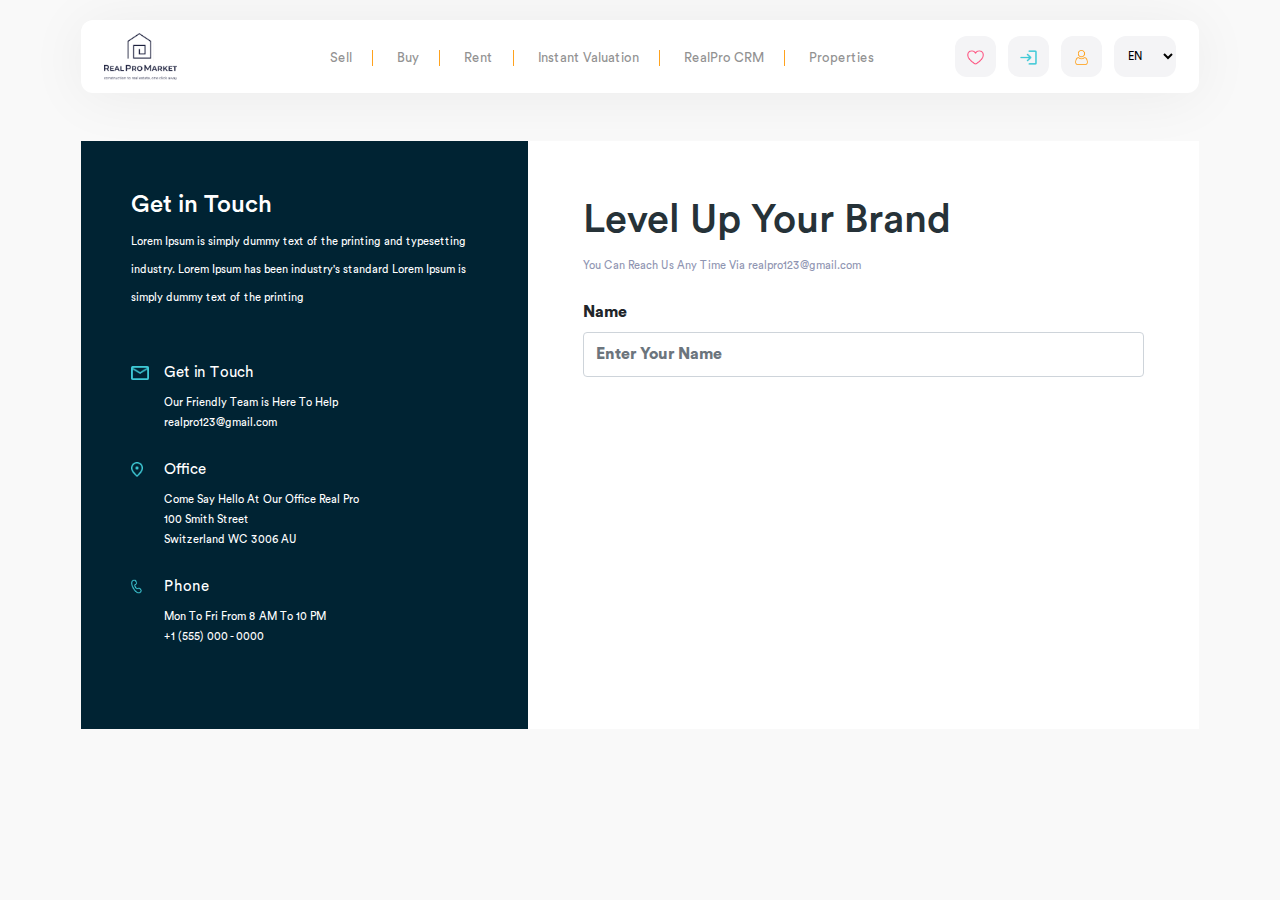
==== contactpage.html @ 9784202e "sd" ====
<!DOCTYPE html>
<html lang="en">

<meta http-equiv="content-type" content="text/html;charset=UTF-8" />

<head>
    <meta charset="utf-8">
    <meta http-equiv="X-UA-Compatible" content="IE=edge">
    <meta content="width=device-width, initial-scale=1, minimum-scale=1, maximum-scale=5, user-scalable=1"
        name="viewport" />
    <meta name="csrf-token" content="cv9QwmXxKwDrVAolgTQ0MOoRxI4BcA3JkICBhzkY">
    <!-- <meta name="keywords" content="@ViewData[" MetaKeyword"]">
    <meta name="description" content="@ViewData[" MetaDescription"]"> -->
    <meta name="viewport" content="width=device-width, initial-scale=1">
    <title>Plan page</title>

    <link href="./Site/img/favicon.png" rel="icon">
    <link href="./Site/img/apple-touch-icon.png" rel="apple-touch-icon">
    <link href="./assets/css/style.css" rel="stylesheet" />
    <link href="./assets/css/utility.css" rel="stylesheet" />
    <link href="./lib/bootstrap/dist/css/bootstrap.min.css" rel="stylesheet" />

</head>

<body>

    <header>
        <nav class="navbar">
            <div class="navbar-content">
                <div class="container-main main-nav main-shadow">
                    <div class="navbar-menu">
                        <a class="navbar-brand" href="/">
                            <img src="./assets/images/realpro_logo.png" class="logo-main">
                        </a>
                    </div>
                    <div class="navbar-collapse justify-content-center" id="navbarDefault">
                        <ul class="navbar-nav">
                            <li class="nav-item nav-border-right">
                                <a class="nav-link main-nav-item" asp-controller="Home" asp-action="Property"
                                    asp-route-id="Sell">Sell</a>
                            </li>
                            <li class="nav-item nav-border-right">
                                <a class="nav-link main-nav-item" asp-controller="Home" asp-action="Property"
                                    asp-route-id="Buy">Buy</a>
                            </li>
                            <li class="nav-item nav-border-right">
                                <a class="nav-link main-nav-item" asp-controller="Home" asp-action="Property"
                                    asp-route-id="Rent">Rent</a>
                            </li>
                            <li class="nav-item nav-border-right">
                                <a class="nav-link main-nav-item" asp-controller="Home" asp-action="Property"
                                    asp-route-id="Valuation">Instant Valuation</a>
                            </li>
                            <li class="nav-item nav-border-right">
                                <a class="nav-link main-nav-item" asp-controller="Home" asp-action="Plans">RealPro
                                    CRM</a>
                            </li>
                            <li class="nav-item">
                                <a class="nav-link main-nav-item" asp-controller="Properties"
                                    asp-action="Index">Properties</a>
                            </li>
                        </ul>
                    </div>
                    <div class="navbar-function">
                        <button class="btn btn-nav-function">
                            <img src="./assets/images/icons/icon_heart.png" class="nav-func-icon" />
                        </button>
                        <button class="btn btn-nav-function">
                            <img src="./assets/images/icons/icon_login.png" class="nav-func-icon" />
                        </button>
                        <button class="btn btn-nav-function">
                            <img src="./assets/images/icons/icon_user.png" class="nav-func-icon" />
                        </button>
                        <select class="lan-control">
                            <option>EN</option>
                            <option>FR</option>
                            <option>SW</option>
                        </select>
                    </div>
                </div>
            </div>
        </nav>
    </header>


    <div class="container-main mb-5 mt-5">
        <div class="bg-white contact-form">
            <div class="details">

                <h1 class="mb-2">Get in Touch</h1>
                <h6 class="mb-5">Lorem Ipsum is simply dummy text of the printing and typesetting industry.
                    Lorem Ipsum has been industry's standard Lorem Ipsum is simply dummy
                    text of the printing</h6>
                <div class="d-flex mb-3">
                    <div class="w-5">
                        <img src="./assets/images/icons/icon_mail.png" height="14" />
                    </div>
                    <div class="pl-15px">
                        <h4>Get in Touch</h4>
                        <h5>Our Friendly Team is Here To Help<br />realpro123@gmail.com</h5>
                    </div>
                </div>
                <div class="d-flex mb-3">
                    <div class="w-5">
                        <img src="./assets/images/icons/icon_location.png" height="15" />
                    </div>
                    <div class="pl-15px">
                        <h4>Office</h4>
                        <h5>Come Say Hello At Our Office Real Pro<br />100 Smith Street<br />
                            Switzerland WC 3006 AU </h5>
                    </div>
                </div>
                <div class="d-flex mb-4">
                    <div class="w-5">
                        <img src="./assets/images/icons/icon_call.png" height="15" />
                    </div>
                    <div class="pl-15px">
                        <h4>Phone</h4>
                        <h5>Mon To Fri From 8 AM To 10 PM<br />+1 (555) 000 - 0000 </h5>
                    </div>
                </div>
            </div>
            <div class="form">
                <h1>Level Up Your Brand</h1>
                <span class="form-details-contact">You Can Reach Us Any Time Via realpro123@gmail.com</span>
                <form class="mt-4">
                    <div class="form-group">
                        <label class="control-label">Name</label>
                        <input class="form-control contact-control" placeholder="Enter Your Name">
                    </div>

                </form>
            </div>
        </div>
    </div>
    <div id="preloader"></div>

    <script src="./lib/jquery/dist/jquery.min.js"></script>
    <script src="./lib/bootstrap/dist/js/bootstrap.bundle.min.js"></script>
</body>

</html>
---- assets/css/style.css ----
﻿/*@import url('https://fonts.cdnfonts.com/css/circular-std?styles=17909,17910,17911,17912,17907,17908,17905,17906');
*/
@font-face {
    font-family: 'Circular Std';
    src: url('../fonts/circulat_std/CircularStd-Black.eot');
    src: url('../fonts/circulat_std/CircularStd-Black.eot') format('embedded-opentype'), url('../fonts/circulat_std/CircularStd-Black.woff') format('woff'), url('../fonts/circulat_std/CircularStd-Black.ttf') format('truetype'), url('../fonts/circulat_std/CircularStd-Black.svg') format('svg');
    font-weight: 400;
    font-style: normal;
}

@font-face {
    font-family: 'Circular Std';
    src: url('../fonts/circulat_std/CircularStd-Bold.eot');
    src: url('../fonts/circulat_std/CircularStd-Bold.eot') format('embedded-opentype'), url('../fonts/circulat_std/CircularStd-Bold.woff') format('woff'), url('../fonts/circulat_std/CircularStd-Bold.ttf') format('truetype'), url('../fonts/circulat_std/CircularStd-Bold.svg') format('svg');
    font-weight: 600;
    font-style: normal;
}

@font-face {
    font-family: 'Circular Std';
    src: url('../fonts/circulat_std/CircularStd-Medium.eot');
    src: url('../fonts/circulat_std/CircularStd-Medium.eot') format('embedded-opentype'), url('../fonts/circulat_std/CircularStd-Medium.woff') format('woff'), url('../fonts/circulat_std/CircularStd-Medium.ttf') format('truetype'), url('../fonts/circulat_std/CircularStd-Medium.svg') format('svg');
    font-weight: 500;
    font-style: normal;
}

@font-face {
    font-family: 'Circular Std';
    src: url('../fonts/circulat_std/CircularStd-Book.eot');
    src: url('../fonts/circulat_std/CircularStd-Book.eot') format('embedded-opentype'), url('../fonts/circulat_std/CircularStd-Book.woff') format('woff'), url('../fonts/circulat_std/CircularStd-Book.ttf') format('truetype'), url('../fonts/circulat_std/CircularStd-Book.svg') format('svg');
    font-weight: 450;
    font-style: normal;
}

body {
    font-family: 'Circular Std' !important;
    background: rgba(249, 249, 249, 1) !important;
}

.container {
    padding-right: 22px !important;
    padding-left: 22px !important;
}

.main-shadow {
    box-shadow: 0px 4px 60px rgba(0, 0, 0, 0.06) !important;
}

.navbar {
    padding: 0 !important;
    margin-top: 20px;
}

.navbar-content {
    width: 100%;
}

.container-main {
    margin-right: 6.3477% !important;
    margin-left: 6.3477% !important;
}

.navbar-content .container-main {
    padding-top: 8px;
    padding-bottom: 8px;
    padding-left: 1.789%;
    padding-right: 1.789%;
    display: grid;
    grid-template-columns: 2fr 9fr 3fr;
}

.navbar-content .navbar-menu {
    margin: auto 0;
}



.navbar-toggler span {
    height: 2px;
    width: 18px;
}

.navbar-content .btn {
    padding: 0.2rem 0.5rem;
    border-radius: 20px;
    background-color: #FFFFFF;
}

.navbar-content .btn:not(:first-child) {
    padding: 0.2rem 0.5rem;
}

.navbar-content .navbar-toggle-box {
    margin-right: 5px;
}


.navbar-content .navbar-collapse {
    margin: auto;
}

.navbar-menu .navbar-toggler {
    margin-top: 4px;
}

.navbar-content .navbar-nav {
    display: inline-block !important;
    flex-wrap: wrap;
    height: 100%;
}

.navbar-nav li {
    display: inline-block;
    height: 100%;
    align-items: center;
    padding: 0px 20px;
}

/*
.navbar-content .navbar-nav li a {
    font-weight: 600;
    font-size: 16px;
    line-height: 26px;
    color: #1B1B1B;
}*/

@media only screen and (max-device-width: 767px) {

    .navbar-nav li,
    .navbar-content .navbar-nav li a {
        font-size: 14px;
    }
}

.menu-item {
    font-size: 13px;
    color: #1B1B1B;
}

.navbar-content .navbar-nav li>a:hover {
    color: #FCFCFC;
}

.navbar-category {
    width: 100%;
    background: #FFFFFF;
    padding: 0 5%;
    font-weight: 500;
    --bs-gutter-x: 0;
    margin: 0 !important;
}

.navbar-category .category-item {
    color: #676767;
    padding: 20px 0 20px 10px;
}

.navbar-category .category-item:nth-child(2),
.navbar-category .category-item:nth-child(3) {
    text-align: center;
}

.navbar-category .category-item:nth-child(4) {
    text-align: end;
}

.nav-item-expand {
    box-sizing: border-box;
    min-width: 0;
    min-height: 0;
    padding-top: 8px;
    padding-bottom: 8px;
    /* margin-left: 16px; */
    -webkit-flex-shrink: 0;
    -ms-flex-negative: 0;
    flex-shrink: 0;
    position: relative;
    cursor: pointer;
}

.main-nav {
    background: #fff;
    border-radius: 12px !important;
}

.main-nav-item {
    font-size: 13px !important;
    font-weight: 450 !important;
    line-height: 0px !important;
    letter-spacing: 0em !important;
    text-align: left !important;
    color: #929292 !important;
}

.main-nav-item:hover {
    font-size: 13px !important;
    font-weight: 450 !important;
    line-height: 0px !important;
    letter-spacing: 0em !important;
    text-align: left !important;
    color: #FF3A6E !important;
}

.nav-border-right {
    border-right: 1px solid #FFA21D;
}

.navbar-function {
    text-align: end;
    margin: auto 0;
}

.btn-success-light {
    background: #6FD943;
    color: #fff;
    border: none;
    font-size: 14px !important;
    height: 41px;
    width: 140px;
    border-radius: 6px !important;
}

.btn-explore-primary {
    background: #FF3A6E !important;
    color: #FFE !important;
    border: none;
    font-size: 14px !important;
    height: 41px;
    width: 140px;
    border-radius: 6px !important;
}

@media(min-width:1367px) {
    .btn-explore-primary {
        font-size: 16px !important;
        height: 48px !important;
        width: 160px !important;
    }

    .btn-explore-secondary {
        font-size: 16px !important;
        height: 48px !important;
        width: 160px !important;
    }
}

.btn-explore-secondary {
    background: #3EC9D6 !important;
    color: #FFE !important;
    border: none;
    font-size: 14px !important;
    height: 41px;
    width: 140px;
    border-radius: 6px !important;
}

.btn-nav-function {
    background: #F4F4F6 !important;
    border-radius: 12px !important;
    /* padding: 8px 11px !important; */
    margin-left: 8px;
    height: 41px;
    width: 41px;
}

.btn-nav-function:hover {
    background: #ebeaea !important;
    margin-left: 8px;
}

.rounded-12px {
    border-radius: 12px !important;
}

.rounded-22px {
    border-radius: 22px !important;
}

.mt-17px {
    margin-top: 17px !important;
}

.text-intro-title {
    font-family: 'Circular Std', sans-serif !important;
    font-size: 51px;
    font-weight: 700;
    line-height: 66px;
    letter-spacing: 0em;
    text-align: center;
}

.logo-main {
    height: 47px;
}

.text-propery-details {
    font-size: 14px;
    font-weight: 450;
    line-height: 35px;
    letter-spacing: 0em;
    text-align: center;
    color: #fff !important
}

.input-property {
    height: 65px !important;
    border: none !important;
    border-radius: 6px;
    font-weight: 450 !important;
    color: #929292 !important;
}

/* .select-items {
    position: absolute;
    background-color: DodgerBlue;
    top: 100%;
    left: 0;
    right: 0;
    z-index: 99;
  } */
.input-property select {
    -ms-progress-appearance: none;
    -webkit-appearance: none;
    appearance: none;
    line-height: 20px;
    background: #FF3A6E url('../images/icons/select_group.png') 74% / 13% no-repeat;

}

.btn-search-icon {
    border: none;
    margin-left: 0px;
    padding: 10px 20px;
    background: white;
    color: #FF3A6E;
    border-top-right-radius: 6px;
    border-bottom-right-radius: 6px;
}

.btn-search-submit {
    border: none;
    width: 100%;
    margin-left: 0px;
    padding: 10px 20px;
    background: rgb(255, 56, 109);
    color: #FFF;
    font-size: 16px;
    font-weight: 450;
    border-radius: 6px;
    cursor: pointer;
}

.btn-view-select {
    border-radius: 10px;
    padding: 10px;
    height: 48px;
    width: 48px;
    background: white;
    border: none
}

.btn-view-select:hover {
    color: #FF3A6E;
}

.btn-search-submit:hover {
    transition: 300ms;
    box-shadow: 0px 0px 10px 0px rgba(255, 56, 109, 1) !important;
}

@media(min-width:1367px) {
    .text-label {
        font-size: 54px !important;
        font-weight: 700;
        margin-bottom: 0;
    }

    .btn-search-icon {
        border: none;
        margin-left: 0px;
        padding: 10px 20px;
        background: white;
        color: #FF3A6E;
        border-top-right-radius: 8px !important;
        border-bottom-right-radius: 8px !important;
    }

    .btn-search-submit {
        border: none;
        margin-left: 0px;
        padding: 10px 20px;
        background: #FF3A6E;
        color: white;
        font-size: 18px;
        font-weight: 500;
        border-radius: 8px !important;
    }

    .input-property {
        height: 88px !important;
        border: none;
        border-radius: 8px !important;
    }

    .btn-success-light {
        background: #6FD943;
        color: #fff;
        border: none;
        font-size: 16px !important;
        height: 55px !important;
        width: 173px !important;
        border-radius: 6px !important;
    }

    .text-propery-details {
        font-size: 16px !important;
        font-weight: 450;
        line-height: 45px !important;
        letter-spacing: 0em;
        text-align: center;
        color: #fff !important
    }

    .property-details {
        color: #FFA21D !important;
        font-size: 20px !important;
        font-weight: 500;
    }

    .bg-property {
        background: url('../images/property_background.png');
        background-position: center;
        background-size: cover;
        background-repeat: no-repeat;
        height: 814px !important;
        padding: 0px !important;
        border-radius: 15px;
    }

    .bg-property-after {
        background: url('../images/property_banner.png');
        background-position: center;
        background-size: cover;
        background-repeat: no-repeat;
        height: 814px !important;
        border-radius: 15px;
    }

    .bg-property-slide {
        background: #20202000;
        background-position: center;
        background-size: cover;
        background-repeat: no-repeat;
        height: 814px !important;
        border-radius: 15px;
    }

    .text-intro-title {
        font-family: 'Circular Std', sans-serif !important;
        font-size: 70px;
        font-weight: 700;
        line-height: 66px;
        letter-spacing: 0em;
        text-align: center;
    }

    .logo-main {
        height: 66px;
    }

    .main-nav-item {
        font-size: 18px !important;
        font-weight: 450 !important;
        line-height: 0px !important;
        letter-spacing: 0em !important;
        text-align: left !important;
        color: #929292 !important;
    }

    .nav-func-icon {
        height: 20px !important;
    }

    .text-intro-message {
        font-style: normal;
        font-weight: 450;
        font-size: 16px;
        line-height: 23px;
        text-align: center;
        color: #817F7F;
    }

    .text-plan-bg {
        width: 247px !important;
        height: 90px !important;
        background: #FF3A6E;
        border-radius: 6px 6px 0px 0px;
        display: flex;
        justify-content: center;
        flex-direction: column;
    }

    .text-plan-option-bg {
        background: #F1F1F1;
        display: flex;
        height: 90px;
        justify-content: space-between;
        padding: 30px 40px !important;
        border-bottom-left-radius: 6px;
        border-bottom-right-radius: 6px;
        border-top-right-radius: 6px;
    }

    .text-plan-link {
        font-size: 20px !important;
    }

    .text-plan {
        font-size: 24px !important;
        font-weight: 700;
        line-height: 30px;
        letter-spacing: 0em;
        text-align: center;
        color: #fff;
    }

    .fs-xs-24px {
        font-size: 24px !important;
    }

    .mt-xs-4px {
        margin-top: 4px;
    }

    .text-price-value {
        font-size: 46px !important;
    }

    .check-secondary-icon {
        height: 19px !important;
    }

    .text-plan-info {
        font-size: 19px !important;
        line-height: 36px;
    }

    .btn-plan-primary {
        background: #3ec9d6 !important;
        color: #fff !important;
        font-size: 18px !important;
        padding: 15px !important;
        font-weight: 450 !important;
    }

    .btn-plan-secondary {
        background: #6FD943 !important;
        color: #fff !important;
        font-size: 18px !important;
        padding: 15px !important;
        font-weight: 450 !important;
    }

    .btn-plan-default {
        background: #FF3A6E !important;
        color: #fff !important;
        font-size: 18px !important;
        padding: 15px !important;
        font-weight: 450 !important;
    }

    .section-title {
        font-weight: 700 !important;
        font-size: 56px !important;
    }

    .text-plan-section {
        font-weight: 450;
        color: #817F7F;
        font-size: 16px !important;
        line-height: 33px !important;
    }

    .choose-title {
        font-size: 24px !important;
    }

    .text-theme-secondary {
        color: #817f7f !important;
    }

    .btn-getstarted {
        background: #263238 !important;
        border-radius: 6px !important;
        color: #fff !important;
        font-size: 18px !important;
        font-weight: 450 !important;
        width: 286px !important;
        height: 56px !important;
    }

    .accordion .card-header .card-title {
        color: #455A64 !important;
        font-weight: 450 !important;
        font-size: 20px !important;
    }

    .lead-option {
        float: left;
        margin: 0 8px 0 0;
        width: 18%;
        height: 64px !important;
        border: 1px solid #B8B8B8;
        position: relative;
        border-radius: 5px;
        align-items: center;
    }

    .btn-option-radio {
        height: 63px !important;
        font-size: 19px !important;
        padding: 15px 10px !important;
        text-align: center;
    }

    .navbar-content .container-main {
        padding-top: 8px;
        padding-bottom: 8px;
        padding-left: 1.789%;
        padding-right: 1.789%;
        display: grid;
        grid-template-columns: 1fr 7fr 2fr;
    }

    .lead-option-header {
        padding: 19px 20px !important;
    }

    .btn-nav-function {
        background: #F4F4F6 !important;
        border-radius: 12px !important;
        /* padding: 8px 11px !important; */
        margin-left: 8px;
        height: 56px !important;
        width: 56px !important;
    }

    .btn-nav-function:hover {
        background: #ebeaea !important;
    }

    .lan-control {
        height: 56px !important;
        width: 78px !important;
        background: #F4F4F6 !important;
        border-radius: 12px;
        border: none;
        font-size: 14px !important;
        padding: 10px;
        font-weight: 450;
    }
}

.lan-control {
    height: 41px;
    width: 62px;
    background: #F4F4F6 !important;
    border-radius: 12px;
    border: none;
    font-size: 11px;
    padding: 10px;
    font-weight: 450;
    margin-left: 8px;
    cursor: pointer;
}

.lan-control:hover {
    background: #ebeaea !important;

}

.lead-option-header {
    padding: 10px 20px;
}

.choose-title {
    font-size: 20px;
}

.section-title {
    font-weight: 600;
    font-size: 40px;
}

.check-secondary-icon {
    height: 13px;
}

.text-price-value {
    font-size: 25px;
}

.nav-func-icon {
    height: 15px;
}


.text-intro-message {
    font-style: normal;
    font-weight: 450;
    font-size: 12px;
    line-height: 23px;
    text-align: center;
    color: #817F7F;
}

.text-secondary {
    color: #858585 !important;
}

.text-theme-secondary {
    color: #817f7f !important;
    ;
}

.text-theme {
    color: #FF3A6E !important;
}

.text-plan {
    /*font-family: 'Circular Std', sans-serif !important;*/
    font-size: 18px;
    font-weight: 700;
    line-height: 30px;
    letter-spacing: 0em;
    text-align: center;
    color: #fff;
}

.text-plan-bg {
    width: 175px;
    height: 63px;
    background: #FF3A6E;
    border-radius: 6px 6px 0px 0px;
    display: flex;
    justify-content: center;
    flex-direction: column;
}

.text-plan-option-bg {
    background: #F1F1F1;
    display: flex;
    justify-content: space-between;
    padding: 20px 35px;
    border-bottom-left-radius: 6px;
    border-bottom-right-radius: 6px;
    border-top-right-radius: 6px;
}

.option-border-end {
    border-right: 1px solid #FFA21D;
}

.text-plan-link {
    color: #929292;
    font-size: 14px;
    font-weight: 500;
    text-decoration: none;
}

.text-plan-link:hover,
text-plan-link active {
    color: #263238;
    font-size: 14px;
    font-weight: 500;
    text-decoration: none;
}

.text-plan-section {
    font-weight: 450;
    color: #817F7F;
    font-size: 13px;
    line-height: 30px;

}

.fw-450 {
    font-weight: 450;
}


.toggle {
    cursor: pointer;
    display: inline-block;
}

.toggle-switch {
    display: inline-block;
    background: #ccc;
    border-radius: 16px;
    width: 45px;
    height: 20px;
    position: relative;
    vertical-align: middle;
    transition: background 0.25s;
}

.toggle-switch:before,
.toggle-switch:after {
    content: "";
}

.toggle-switch:before {
    display: block;
    background: linear-gradient(to bottom, #fff 0%, #eee 100%);
    border-radius: 50%;
    box-shadow: 0 0 0 1px rgb(0 0 0 / 25%);
    width: 14px;
    height: 14px;
    position: absolute;
    top: 3px;
    left: 4px;
    transition: left 0.25s;
}

.toggle:hover .toggle-switch:before {
    background: linear-gradient(to bottom, #fff 0%, #fff 100%);
    box-shadow: 0 0 0 1px rgba(0, 0, 0, 0.5);
}

.toggle-checkbox:checked+.toggle-switch {
    background: #FF3A6E;
}

.toggle-checkbox:checked+.toggle-switch:before {
    left: 30px;
}

.toggle-checkbox {
    position: absolute;
    visibility: hidden;
}

.plan-info-height {
    max-height: 96vh;
}

.plan-card {
    width: 100%;
    padding: 0px 10px
}

.plan-card-primary {
    background: #E8FDFF;
    border-radius: 15px;
    padding: 15px;
    color: #3EC9D6;
}

.plan-card-secondary {
    background: #DDFFCF;
    border-radius: 15px;
    padding: 15px;
    color: #6FD943;
}

.plan-card-default {
    background: #FFE8EE;
    border-radius: 15px;
    padding: 15px;
    color: #FF3A6E;
}

.text-plan-info {
    font-size: 13px;
    padding-left: 4px;
    color: #455A64 !important;
    font-weight: 450;
}

.py-5px {
    padding: 5px 0px;
}

.btn-getstarted {
    background: #263238 !important;
    border-radius: 6px !important;
    color: #fff !important;
    font-size: 14px;
    font-weight: 450 !important;
    width: 200px;
    height: 40px;
}

.btn-plan-primary {
    background: #3ec9d6 !important;
    color: #fff !important;
    font-size: 14px;
    padding: 10px;
    font-weight: 450 !important;
}

.btn-plan-secondary {
    background: #6FD943 !important;
    color: #fff !important;
    font-size: 14px;
    padding: 10px;
    font-weight: 450 !important;
}

.btn-plan-default {
    background: #FF3A6E !important;
    color: #fff !important;
    font-size: 14px;
    padding: 10px;
    font-weight: 450 !important;
}

.px4-py4 {
    padding: 12px 3.0rem !important;
}


/* right plan section */


.lead-option {
    float: left;
    margin: 0 8px 0 0;
    width: 18%;
    height: 45px;
    border: 1px solid #B8B8B8;
    position: relative;
    border-radius: 5px;
    align-items: center;
}

.lead-option label,
.lead-option input {
    display: block;
    position: absolute;
    top: 0;
    left: 0;
    right: 0;
    bottom: 0;
    color: #455A64;
}

.lead-option input[type="radio"] {
    opacity: 0.011;
    z-index: 100;
    color: #455A64;
}

.lead-option input[type="radio"]:checked+label {
    background: #3EC9D6;
    border-radius: 5px;
    border: 1px solid #3EC9D6 !important;
    color: #fff !important;
}

.lead-option label {
    cursor: pointer;
    z-index: 90;
    line-height: 1.8em;
}

.btn-option-radio {
    height: 45px;
    padding: 8px 10px;
    text-align: center;

}

.bg-transparent {
    background: rgba(255, 255, 255, 0) !important;
}

/* accordion */
.accordion .card-header {
    background: #fff !important;
    border-bottom: none;
    border: 1px solid #B8B8B8;
    padding: 15px !important;
    border-radius: 5px !important;
}

.accordion .card-body {
    background: #fff !important;
    padding: 15px !important;
    border-radius: 5px !important;
}

.accordion .card-body p {
    color: #455A64 !important;
    font-size: 14px !important;
    font-weight: 450 !important;
}

.accordion .card-header .card-title {
    color: #455A64 !important;
    font-weight: 500;
    font-size: 14px;
}

.accordion .card-header:after {
    font-family: 'Circular Std' !important;
    content: "-";
    float: right;
    font-size: 17px;
    font-weight: 600;

}

.accordion .card-header.collapsed:after {
    font-family: 'Circular Std' !important;
    content: "+";
    font-size: 17px;
    font-weight: 600;

}

.accordion-container {
    /* background: #fff !important;
    border: 1px solid #B8B8B8;
    border-radius: 6px; */

}

.wide-sm-90 {
    width: 90% !important;
}

.wide-sm-65 {
    width: 65% !important;
}

.wide-sm-60 {
    width: 60% !important;
}

.wide-sm-55 {
    width: 55% !important;
}

.wide-sm-50 {
    width: 50% !important;
}

.wide-sm-49 {
    width: 49% !important;
}

.wide-sm-48 {
    width: 48% !important;
}

.wide-sm-25 {
    width: 25% !important;
}

.wide-sm-24 {
    width: 24% !important;
}

.wide-sm-23 {
    width: 23% !important;
}

.wide-sm-19 {
    width: 19% !important;
}

.package-compare-sm {
    padding: 0px 100px;
}

.flex-sm-space-between {
    display: flex;
    justify-content: space-between;
}

.mb-xs-2 {
    margin-bottom: 0rem;
}

@media (max-width: 767.98px) {
    .px4-py4 {
        padding: 12px 1rem !important;
    }

    .lead-option {
        float: left;
        margin: 0 8px 0 0;
        width: 30%;
        height: 45px;
        border: 1px solid #B8B8B8;
        position: relative;
        border-radius: 5px;
        margin-bottom: 11px;
        align-items: center;
    }

    .wide-sm-90 {
        width: 100% !important;
    }

    .wide-sm-65 {
        width: 100% !important;
    }

    .wide-sm-60 {
        width: 100% !important;
    }

    .wide-sm-55 {
        width: 100% !important;
    }

    .wide-sm-50 {
        width: 100% !important;
    }

    .wide-sm-49 {
        width: 100% !important;
    }

    .wide-sm-48 {
        width: 100% !important;
    }

    .wide-sm-25 {
        width: 100% !important;
    }

    .wide-sm-24 {
        width: 100% !important;
    }

    .wide-sm-23 {
        width: 100% !important;
    }

    .wide-sm-19 {
        width: 100% !important;
    }

    .package-compare-sm {
        padding: 0px !important;
    }

    .flex-sm-space-between {
        display: block !important;
        justify-content: space-between;
    }

    .flex-xs-center {
        display: flex !important;
        justify-content: center;
    }

    .mb-xs-2 {
        margin-bottom: 1rem !important;
    }
}


/* property page */
.mt-15_perc {
    margin-top: 15%;
}

.mt-13_perc {
    margin-top: 13%;
}

.mt-12_perc {
    margin-top: 12%;
}

.bg-property {
    background: url(../images/property_background.png);
    background-position: center;
    background-size: cover;
    background-repeat: no-repeat;
    height: 580px;
    padding: 0px !important;
}

.bg-property-after {
    background: url('../images/property_banner.png');
    background-position: center;
    background-size: cover;
    background-repeat: no-repeat;
    height: 580px;
    border-radius: 15px;
}

.bg-property-slide {
    height: 580px;
    border-radius: 15px;
}

.property-details {
    color: #FFA21D !important;
    font-size: 18px;
    font-weight: 500;
}

.text-label {
    font-size: 48px;
    font-weight: 600;
    border-bottom: 0;
}

.nav-tabs {
    background: white;
    padding: 16px;
    border-radius: 6px;
    height: 70px;
    border-bottom: none !important;
}

.nav-tabs .nav-item {
    margin-bottom: -1px;
    padding: 0px 20px;
}

.nav-tabs .nav-link {
    font-size: 16px;
    border: none;
    font-weight: 450;
    color: #B8B8B8;
}

.nav-tabs .nav-item.show .nav-link,
.nav-tabs .nav-link.active {
    color: #FF3A6E !important;
    border-color: #fff #fff #fff !important;
    border-bottom: 3px solid #FF3A6E !important;

}

@media(min-width:1367px) {
    .nav-tabs {
        background: white;
        padding: 19px;
        border-radius: 6px;
        height: 80px;
        border-bottom: none !important;
    }

    .nav-tabs .nav-link {
        font-size: 23px;
        border: none;
        font-weight: 450;
        color: #B8B8B8;
    }

    .property-item-title {
        color: #051B44;
        font-weight: 500;
        margin-top: 18px;
        font-size: 25px !important;
    }

    .prop_icon {
        background: #F9F9F9;
        height: 32px !important;
        width: 32px !important;
        padding: 4px;
        align-items: center;
        border-radius: 30px;
        display: flex;
        justify-content: center;
    }

    .prop_label {
        color: #858585;
        font-weight: 450;
        font-size: 18px !important;
        margin-top: 4px;
        padding-left: 12px;
    }
}

.property-item-title {
    color: #051B44;
    margin-top: 15px;
    font-weight: 500;
    font-size: 20px;
}

.prop_icon {
    background: #F9F9F9;
    height: 30px;
    width: 30px !important;
    padding: 4px;
    align-items: center;
    border-radius: 30px;
    display: flex;
    justify-content: center;
}

.prop_label {
    color: #858585;
    font-weight: 450;
    font-size: 13px;
    margin-top: 4px;
    padding-left: 12px;
}

.page-item {
    border-radius: 30px !important;
}

.page-item:first-child .page-link {
    margin-left: 0;
    border-top-left-radius: 30px !important;
    border-bottom-left-radius: 30px !important;
}

.page-link {
    border-radius: 30px !important;
    position: relative;
    display: block;
    padding: 10px 15px !important;
    margin: 0px 10px !important;
    margin-left: -1px !important;
    line-height: 1.25 !important;
    color: #051B44 !important;
    height: 40px;
    width: 40px;
    background-color: #fff !important;
}

.page-link-active {
    border-radius: 30px !important;
    position: relative;
    display: block;
    padding: 10px 15px !important;
    margin: 0px 10px !important;
    margin-left: -1px !important;
    line-height: 1.25 !important;
    color: #fff !important;
    height: 40px;
    width: 40px;
    background-color: #051B44 !important;
}

.page-link {
    border-radius: 30px !important;
    position: relative;
    display: block;
    padding: 10px 15px !important;
    margin: 0px 10px !important;
    margin-left: -1px !important;
    line-height: 1.25 !important;
    color: #051B44 !important;
    height: 40px;
    width: 40px;
    background-color: #fff !important;
}

.carousel-indicators li {
    box-sizing: content-box;
    -ms-flex: 0 1 auto;
    flex: 0 1 auto;
    width: 7px !important;
    height: 7px !important;
    margin-right: 3px;
    margin-left: 3px;
    text-indent: -999px;
    cursor: pointer;
    background-color: #fff;
    background-clip: padding-box;
    border-top: none !important;
    border-bottom: none !important;
    opacity: .5;
    transition: opacity .6s ease;
    border-radius: 10px;
}

.carousel-indicators .active {
    opacity: 1;
    background-color: #FFA21D !important;
}

/* tabs rent page */
.rent-tab {
    background: #F3F3F3;
    width: 36%;
    border-top-left-radius: 10px;
    border-top-right-radius: 10px;
    border-bottom-right-radius: 0px !important;
    border-bottom-left-radius: 0px !important;
}

.valuation-tab {
    background: #F3F3F3;
    width: 58%;
    border-top-left-radius: 10px;
    border-top-right-radius: 10px;
    border-bottom-right-radius: 0px !important;
    border-bottom-left-radius: 0px !important;
}

@media(min-width:1367px) {
    .rent-tab {
        background: #F3F3F3;
        width: 30% !important;
        border-top-left-radius: 10px;
        border-top-right-radius: 10px;
        border-bottom-right-radius: 0px !important;
        border-bottom-left-radius: 0px !important;
    }

    .valuation-tab {
        background: #F3F3F3;
        width: 45%;
        border-top-left-radius: 10px;
        border-top-right-radius: 10px;
        border-bottom-right-radius: 0px !important;
        border-bottom-left-radius: 0px !important;
    }

    .rent-tab .nav-link {
        font-size: 18px !important;
        border: none;
        font-weight: 450;
        color: #B8B8B8;
    }

    .valuation-tab .nav-link {
        font-size: 18px !important;
        border: none;
        font-weight: 450;
        color: #B8B8B8;
    }
}

.rent-tab .nav-link {
    font-size: 16px;
    border: none;
    font-weight: 450;
    color: #B8B8B8;
}

.rent-tab .nav-item.show .nav-link,
.rent-tab .nav-link.active {
    background-color: #FF3A6E !important;
    color: #fff !important;
    border-color: #FF3A6E #FF3A6E #FF3A6E #FF3A6E !important;
    border-radius: 7px !important;
    /* border-bottom-right-radius: 5px!important; */
    border-bottom: 0px solid #051B44 !important;
}

.valuation-tab .nav-item.show .nav-link,
.valuation-tab .nav-link.active {
    background-color: #FF3A6E !important;
    color: #fff !important;
    border-color: #FF3A6E #FF3A6E #FF3A6E #FF3A6E !important;
    border-radius: 7px !important;
    /* border-bottom-right-radius: 5px!important; */
    border-bottom: 0px solid #051B44 !important;
}

.rent-tab-content {
    background: #fff;
    border-radius: 5px;
    border-top-left-radius: 0px !important;
}

@media(max-width: 767.98px) {
    .rent-tab {
        width: 100% !important;
    }

    .rent-tab .nav-item {
        margin-bottom: -1px;
        padding: 0px 0px !important;
    }

    .rent-tab .nav-link {
        font-size: 12px !important;
        border: none;
        font-weight: 450;
        color: #B8B8B8;
    }
}


.border-search-area {
    border: 1px solid #C0C0C0;
    border-radius: 6px;
    height: 60px;
}

.input-rent {
    height: 50px !important;
    border: none !important;
}

.btn-theme-square {
    border: 3px solid #FF3A6E;
    border-radius: 3px;
    height: 28px;
    width: 28px;
}

.border-right-control-rent {
    border-right: 1px solid #D7D7D7;
}

.pl-sm-10px {
    padding-left: 10px;
}

@media(max-width:767.98px) {
    .pl-sm-10px {
        padding-left: 0px !important;
    }
}

.tab-box-shadow {
    box-shadow: 0px 4px 60px rgba(0, 0, 0, 0.05);
}

.text-theme-sucess {
    color: #6FD943;
    font-weight: 450;
    font-size: 14px;
    text-transform: uppercase;
}

.property-location {
    color: #676767 !important;
    font-size: 16px;
    font-weight: 450;
}

.btn-schedule {
    background: #ffe7ee !important;
    height: 45px;
    font-size: 14px !important;
    font-weight: 450 !important;
    color: #ff3a6e !important;
    padding: 10px 19px !important;
    cursor: pointer;
    text-decoration: none;
}

.btn-schedule:hover {
    background: #ffe4fd !important;
}

.btn-attached {
    background: #fff4e4 !important;
    height: 45px;
    font-size: 14px !important;
    font-weight: 450 !important;
    color: #FFA21D !important;
    padding: 10px 19px !important;
    cursor: pointer;
}

.btn-attached:hover {
    background: #faffe6 !important;
}

.overlay-info {
    position: absolute;
    width: 85%;
    top: 20px;
    padding: 10px;
    display: flex;
    justify-content: space-between;
}

.span-feature {
    background: #3EC9D6;
    padding: 7px 10px;
    color: #fff;
    font-weight: 450;
    border-radius: 4px;
    font-size: 11px;
}

.span-liked {
    background: #ffffff93;
    padding: 7px 10px;
    color: #263238;
    font-weight: 450;
    border-radius: 30px;
    font-size: 11px;
    padding-left: 10px;
}

.span-liked-in {
    background: #ffffff93;
    /* padding: 7px 7px; */
    height: 30px;
    width: 30px;
    color: #263238;
    font-weight: 450;
    border-radius: 51px;
    font-size: 11px;
    padding-left: 10px;
    /* align-items: center; */
    padding: 7px 7px;
}

.card-category {
    height: 370px;
    background: #F9F9F9;
    border-radius: 22px;
    padding: 25px;
    display: flex;
    flex-direction: column;
    justify-content: space-around;
}

.card-category-title {
    font-size: 28px !important;
    color: #263238;
}

.category-details-bg {
    height: 370px;
    border-radius: 14px !important;
    background-repeat: no-repeat !important;
    background-position: center !important;
    background-size: cover !important;
}

.cat-overlay {
    height: 370px;
    background: url('../images/cat_overlay.png');
    border-radius: 14px !important;
    background-repeat: no-repeat !important;
    background-position: center !important;
    background-size: cover !important;
}

.category-details-info {
    position: absolute;
    bottom: 15px;
    padding: 0px 10px !important;
}

.text-category-details {
    color: #817F7F !important;
    text-align: left !important;
    font-size: 12px !important;
    line-height: 30px !important;
    font-weight: 450;
}

@media(min-width:1367px) {


    .text-category-details {
        color: #817F7F !important;
        text-align: left !important;
        font-size: 16px !important;
        line-height: 32px !important
    }

    .card-category {
        height: 446px !important;
        background: #F9F9F9;
        border-radius: 22px;
        padding: 25px;
    }

    .card-category-title {
        font-size: 32px !important;
        color: #263238;
    }

    .category-details-bg {
        height: 446px !important;
        border-radius: 14px !important;
        background-repeat: no-repeat !important;
        background-position: center !important;
        background-size: cover !important;
    }

    .cat-overlay {
        height: 446px !important;

        background: url('../images/cat_overlay.png');
        border-radius: 14px !important;
        background-repeat: no-repeat !important;
        background-position: center !important;
        background-size: cover !important;
    }

    .category-details-info {
        position: absolute;
        bottom: 15px;
        padding: 0px 10px !important;
    }

}

.slick-partner {
    color: azure;
}

.slick-partner:hover {
    box-shadow: rgba(14, 30, 37, 0.12) 0px 2px 4px 0px, rgba(14, 30, 37, 0.32) 0px 2px 16px 0px;
}

.slick-next:before {
    display: none !important;
}

.slick-next {
    color: #FF3A6E !important;
    font-size: 30px !important;
    right: -10px !important;
}

.slick-next:hover {
    color: #FF3A6E !important;
    font-size: 30px !important;
    right: -10px !important;
}

.slick-arrow {
    height: 45px !important;
    width: 45px !important;
    background: #fff !important;
    border-radius: 40px !important;
}

.slick-arrow:hover {
    display: block !important;
    height: 45px !important;
    width: 45px !important;
    background: #f1f1f1 !important;
    border-radius: 40px !important;
}

.slick-prev:before {
    display: none !important;
}

.slick-prev {
    color: #FF3A6E !important;
    font-size: 30px !important;
    left: -10px !important;
    z-index: 100 !important;
}

.slick-prev:hover {
    color: #FF3A6E !important;
    font-size: 30px !important;
    left: -10px !important;
    z-index: 100 !important;
}

.slide-item {
    margin: 10px;
    background-position: center !important;
    background-repeat: no-repeat !important;
    background-size: cover !important;
    height: 330px;
    border-radius: 10px;
    color: #FF3A6E;
}

.city-slide-overlay {
    height: 370px;
    background: url('../images/city/city_overlay.png');
    background-position: center;
    background-repeat: no-repeat;
    background-size: cover;
    border-radius: 10px;
}

.city-slide-main {
    height: 370px;
    ;
    background-position: center;
    background-repeat: no-repeat;
    background-size: cover;
    border-radius: 10px;
}

.text-city-link {
    position: relative;
    top: 325px;
    color: #3EC9D6;
    text-decoration: none;
    font-size: 17px;
}

@media(min-width:1367px) {

    .city-slide-overlay {
        height: 450px;
        background: url('../images/city/city_overlay.png');
        background-position: center;
        background-repeat: no-repeat;
        background-size: cover;
        border-radius: 10px;
    }

    .city-slide-main {
        height: 450px;
        ;
        background-position: center;
        background-repeat: no-repeat;
        background-size: cover;
        border-radius: 10px;
    }

    .text-city-link {
        position: relative;
        top: 400px;
        color: #3EC9D6;
        text-decoration: none;
        font-size: 19px;
    }
}

.text-city-main {
    color: #263238;
    font-size: 27px;
}

.link-city-primary {
    color: #FF3A6E !important;
    font-size: 17px;
    text-decoration: none;
}

.link-city-info {
    color: #3EC9D6 !important;
    font-size: 17px;
    text-decoration: none;
}

.link-city-success {
    color: #6FD943 !important;
    font-size: 17px;
    text-decoration: none;
}

.link-city-warn {
    color: #FFA21D !important;
    font-size: 17px;
    text-decoration: none;
}

.text-city-details {
    color: #817F7F !important;
    text-align: left !important;
    font-size: 13px !important;
    line-height: 30px !important;
    font-weight: 450;
}

@media(min-width:1367px) {
    .text-city-details {
        color: #817F7F !important;
        text-align: left !important;
        font-size: 17px !important;
        line-height: 30px !important;
        font-weight: 450;
    }

    .text-city-main {
        color: #263238;
        font-size: 29px !important;
        margin-bottom: 15px;
    }

    .link-city-primary {
        color: #FF3A6E !important;
        font-size: 20px !important;
        text-decoration: none;
    }

    .link-city-info {
        color: #3EC9D6 !important;
        font-size: 20px !important;
        text-decoration: none;
    }

    .link-city-success {
        color: #6FD943 !important;
        font-size: 20px !important;
        text-decoration: none;
    }

    .link-city-warn {
        color: #FFA21D !important;
        font-size: 20px !important;
        text-decoration: none;
    }
}

.section-title-house {
    font-weight: 500;
    font-size: 45px;
    color: #263238;
}

.text-valuation-details {
    line-height: 32px;
    color: #817F7F;
    font-size: 16px;
    font-weight: 450;
}

.bg-valuation {
    background: #051B44;
}

.fs-sm-40px {
    font-size: 38px;
}

.padding-valuation {
    padding: 36px 36px 10px 10px
}

.valuation-text-details {
    font-size: 14px;
    font-weight: 450;
    color: #fff;
    line-height: 30px;
}

.btn-book-valuation {
    background: #FF3A6E !important;
    font-size: 15px !important;
    color: #fff !important;
    padding: 14px 21px !important;
    border-radius: 9px !important;
}

@media(min-width:1367px) {
    .fs-sm-40px {
        font-size: 44px;
    }

    .valuation-text-details {
        font-size: 19px;
    }

    .padding-valuation {
        padding: 40px 40px 10px 10px
    }

    .valuation-text-details {
        font-size: 18px;
        font-weight: 450;
        color: #fff;
        line-height: 38px;
    }

    .btn-book-valuation {
        background: #FF3A6E !important;
        font-size: 16px !important;
        color: #fff !important;
        padding: 16px 24px !important;
    }

    .section-title-house {
        font-weight: 500;
        font-size: 60px !important;
        color: #263238;
    }

    .text-valuation-details {
        line-height: 41px;
        color: #817F7F;
        font-size: 21px;
        font-weight: 450;
    }
}
.w-5{
    width: 5%;
}
.bg-theme-dark {
    background: #051B44;
}

.contact-form {
    display: flex;
    border-radius: 30px;
}
.contact-form .details{
    width: 40%;
    background-color: #002333;
    padding: 50px;
}
.contact-form .details h1{
    color: #fff;
    font-size: 24px;
}
.contact-form .details h6{
    color: #fff;
    font-size: 11px;
    font-weight: 450;
    line-height: 28px;
}
.contact-form .details h4{
    color: #fff;
    font-size: 15px;
    font-weight: 450;
    line-height: 25px;
}
.contact-form .details h5{
    color: #fff;
    font-size: 11px;
    font-weight: 450;
    line-height: 20px;;
}
.form-details-contact{
    color: rgba(143, 149, 178, 1);
    font-weight: 450;
    font-size: 11px;
}
.contact-form .form{
    width: 60%;
    background-color: #ffffff;
    padding: 55px;
}

.contact-form .form h1{
   color: rgba(38, 50, 56, 1);
   font-size: 40px;
}
.contact-control{
    height: 45px!important;
}
.contact-control ::placeholder{
    color:rgba(146, 146, 146, 1)!important;
    font-weight: 450;
    font-size: 13px;
}
#your_form input#email::-webkit-input-placeholder {color:#999;}
#your_form input#email::-moz-placeholder          {color:#999;}
#your_form input#email:-moz-placeholder           {color:#999;}
#your_form input#email:-ms-input-placeholder      {color:#999;}
---- assets/css/utility.css ----
/* border-radius */

.rounded-5 {
    border-radius: 5px !important;
}

.rounded-10 {
    border-radius: 10px !important;
}

.rounded-15 {
    border-radius: 15px !important;
}

.rounded-16 {
    border-radius: 16px !important;
}

.rounded-20 {
    border-radius: 20px !important;
}

.rounded-25 {
    border-radius: 25px !important;
}

.rounded-30 {
    border-radius: 30px !important;
}

.rounded-35 {
    border-radius: 35px !important;
}

.rounded-40 {
    border-radius: 40px !important;
}

.rounded-45 {
    border-radius: 45px !important;
}

.rounded-50 {
    border-radius: 50px !important;
}

.rounded-55 {
    border-radius: 55px !important;
}

.rounded-60 {
    border-radius: 60px !important;
}

.rounded-65 {
    border-radius: 65px !important;
}

.rounded-70 {
    border-radius: 70px !important;
}

.rounded-75 {
    border-radius: 75px !important;
}

.rounded-80 {
    border-radius: 80px !important;
}

.rounded-85 {
    border-radius: 85px !important;
}

.rounded-90 {
    border-radius: 90px !important;
}

.rounded-95 {
    border-radius: 95px !important;
}

.rounded-100 {
    border-radius: 100px !important;
}

.rounded-150 {
    border-radius: 150px !important;
}

.rounded-200 {
    border-radius: 200px !important;
}

.rounded-250 {
    border-radius: 250px !important;
}

.rounded-300 {
    border-radius: 300px !important;
}

.rounded-350 {
    border-radius: 350px !important;
}

.rounded-400 {
    border-radius: 400px !important;
}

.rounded-450 {
    border-radius: 450px !important;
}

.rounded-500 {
    border-radius: 500px !important;
}



/* wide side */
.w-10 {
    width: 10% !important;
}

.w-15 {
    width: 15% !important;
}

.w-20 {
    width: 20% !important;
}

.w-25 {
    width: 25% !important;
}

.w-30 {
    width: 30% !important;
}

.w-35 {
    width: 35% !important;
}

.w-40 {
    width: 40% !important;
}

.w-45 {
    width: 45% !important;
}

.w-48 {
    width: 48% !important;
}

.w-50 {
    width: 50% !important;
}

.w-55 {
    width: 55% !important;
}

.w-60 {
    width: 60% !important;
}

.w-65 {
    width: 65% !important;
}

.w-70 {
    width: 70% !important;
}

.w-75 {
    width: 75% !important;
}

.w-80 {
    width: 80% !important;
}

.w-85 {
    width: 85% !important;
}

.w-90 {
    width: 90% !important;
}

.w-95 {
    width: 95% !important;
}

.w-100 {
    width: 100% !important;
}

/* padding left */

.pl-5px {
    padding-left: 5px !important;
}

.pl-10px {
    padding-left: 10px !important;
}

.pl-15px {
    padding-left: 15px !important;
}

.pl-20px {
    padding-left: 20px !important;
}

.pl-25px {
    padding-left: 25px !important;
}

.pl-30px {
    padding-left: 30px !important;
}

.pl-35px {
    padding-left: 35px !important;
}

.pl-40px {
    padding-left: 40px !important;
}

.pl-45px {
    padding-left: 45px !important;
}

.pl-50px {
    padding-left: 50px !important;
}

.pl-55px {
    padding-left: 55px !important;
}

.pl-60px {
    padding-left: 60px !important;
}

.pl-65px {
    padding-left: 65px !important;
}

.pl-70px {
    padding-left: 70px !important;
}

.pl-75px {
    padding-left: 75px !important;
}

.pl-80px {
    padding-left: 80px !important;
}

.pl-85px {
    padding-left: 85px !important;
}

.pl-90px {
    padding-left: 90px !important;
}

.pl-95px {
    padding-left: 95px !important;
}

.pl-100px {
    padding-left: 100px !important;
}

/* padding right */

.pr-5px {
    padding-right: 5px !important;
}

.pr-10px {
    padding-right: 10px !important;
}

.pr-15px {
    padding-right: 15px !important;
}

.pr-20px {
    padding-right: 20px !important;
}

.pr-25px {
    padding-right: 25px !important;
}

.pr-30px {
    padding-right: 30px !important;
}

.pr-35px {
    padding-right: 35px !important;
}

.pr-40px {
    padding-right: 40px !important;
}

.pr-45px {
    padding-right: 45px !important;
}

.pr-50px {
    padding-right: 50px !important;
}

.pr-55px {
    padding-right: 55px !important;
}

.pr-60px {
    padding-right: 60px !important;
}

.pr-65px {
    padding-right: 65px !important;
}

.pr-70px {
    padding-right: 70px !important;
}

.pr-75px {
    padding-right: 75px !important;
}

.pr-80px {
    padding-right: 80px !important;
}

.pr-85px {
    padding-right: 85px !important;
}

.pr-90px {
    padding-right: 90px !important;
}

.pr-95px {
    padding-right: 95px !important;
}

.pr-100px {
    padding-right: 100px !important;
}

/* padding top */

.pt-5px {
    padding-top: 5px !important;
}

.pt-10px {
    padding-top: 10px !important;
}

.pt-15px {
    padding-top: 15px !important;
}

.pt-20px {
    padding-top: 20px !important;
}

.pt-25px {
    padding-top: 25px !important;
}

.pt-30px {
    padding-top: 30px !important;
}

.pt-35px {
    padding-top: 35px !important;
}

.pt-40px {
    padding-top: 40px !important;
}

.pt-45px {
    padding-top: 45px !important;
}

.pt-50px {
    padding-top: 50px !important;
}

.pt-55px {
    padding-top: 55px !important;
}

.pt-60px {
    padding-top: 60px !important;
}

.pt-65px {
    padding-top: 65px !important;
}

.pt-70px {
    padding-top: 70px !important;
}

.pt-75px {
    padding-top: 75px !important;
}

.pt-80px {
    padding-top: 80px !important;
}

.pt-85px {
    padding-top: 85px !important;
}

.pt-90px {
    padding-top: 90px !important;
}

.pt-95px {
    padding-top: 95px !important;
}

.pt-100px {
    padding-top: 100px !important;
}

/* padding bottom */

.pb-5px {
    padding-bottom: 5px !important;
}

.pb-10px {
    padding-bottom: 10px !important;
}

.pb-15px {
    padding-bottom: 15px !important;
}

.pb-20px {
    padding-bottom: 20px !important;
}

.pb-25px {
    padding-bottom: 25px !important;
}

.pb-30px {
    padding-bottom: 30px !important;
}

.pb-35px {
    padding-bottom: 35px !important;
}

.pb-40px {
    padding-bottom: 40px !important;
}

.pb-45px {
    padding-bottom: 45px !important;
}

.pb-50px {
    padding-bottom: 50px !important;
}

.pb-55px {
    padding-bottom: 55px !important;
}

.pb-60px {
    padding-bottom: 60px !important;
}

.pb-65px {
    padding-bottom: 65px !important;
}

.pb-70px {
    padding-bottom: 70px !important;
}

.pb-75px {
    padding-bottom: 75px !important;
}

.pb-80px {
    padding-bottom: 80px !important;
}

.pb-85px {
    padding-bottom: 85px !important;
}

.pb-90px {
    padding-bottom: 90px !important;
}

.pb-95px {
    padding-bottom: 95px !important;
}

.pb-100px {
    padding-bottom: 100px !important;
}

/* padding */

.p-5px {
    padding: 5px !important;
}

.p-10px {
    padding: 10px !important;
}

.p-15px {
    padding: 15px !important;
}

.p-20px {
    padding: 20px !important;
}

.p-25px {
    padding: 25px !important;
}

.p-30px {
    padding: 30px !important;
}

.p-35px {
    padding: 35px !important;
}

.p-40px {
    padding: 40px !important;
}

.p-45px {
    padding: 45px !important;
}

.p-50px {
    padding: 50px !important;
}

.p-55px {
    padding: 55px !important;
}

.p-60px {
    padding: 60px !important;
}

.p-65px {
    padding: 65px !important;
}

.p-70px {
    padding: 70px !important;
}

.p-75px {
    padding: 75px !important;
}

.p-80px {
    padding: 80px !important;
}

.p-85px {
    padding: 85px !important;
}

.p-90px {
    padding: 90px !important;
}

.p-95px {
    padding: 95px !important;
}

.p-100px {
    padding: 100px !important;
}

/* margin left */

.ml-5px {
    margin-left: 5px !important;
}

.ml-10px {
    margin-left: 10px !important;
}

.ml-15px {
    margin-left: 15px !important;
}

.ml-20px {
    margin-left: 20px !important;
}

.ml-25px {
    margin-left: 25px !important;
}

.ml-30px {
    margin-left: 30px !important;
}

.ml-35px {
    margin-left: 35px !important;
}

.ml-40px {
    margin-left: 40px !important;
}

.ml-45px {
    margin-left: 45px !important;
}

.ml-50px {
    margin-left: 50px !important;
}

.ml-55px {
    margin-left: 55px !important;
}

.ml-60px {
    margin-left: 60px !important;
}

.ml-65px {
    margin-left: 65px !important;
}

.ml-70px {
    margin-left: 70px !important;
}

.ml-75px {
    margin-left: 75px !important;
}

.ml-80px {
    margin-left: 80px !important;
}

.ml-85px {
    margin-left: 85px !important;
}

.ml-90px {
    margin-left: 90px !important;
}

.ml-95px {
    margin-left: 95px !important;
}

.ml-100px {
    margin-left: 100px !important;
}

/* margin right */

.mr-5px {
    margin-right: 5px !important;
}

.mr-10px {
    margin-right: 10px !important;
}

.mr-15px {
    margin-right: 15px !important;
}

.mr-20px {
    margin-right: 20px !important;
}

.mr-25px {
    margin-right: 25px !important;
}

.mr-30px {
    margin-right: 30px !important;
}

.mr-35px {
    margin-right: 35px !important;
}

.mr-40px {
    margin-right: 40px !important;
}

.mr-45px {
    margin-right: 45px !important;
}

.mr-50px {
    margin-right: 50px !important;
}

.mr-55px {
    margin-right: 55px !important;
}

.mr-60px {
    margin-right: 60px !important;
}

.mr-65px {
    margin-right: 65px !important;
}

.mr-70px {
    margin-right: 70px !important;
}

.mr-75px {
    margin-right: 75px !important;
}

.mr-80px {
    margin-right: 80px !important;
}

.mr-85px {
    margin-right: 85px !important;
}

.mr-90px {
    margin-right: 90px !important;
}

.mr-95px {
    margin-right: 95px !important;
}

.mr-100px {
    margin-right: 100px !important;
}

/* margin top */

.mt-5px {
    margin-top: 5px !important;
}

.mt-10px {
    margin-top: 10px !important;
}

.mt-15px {
    margin-top: 15px !important;
}

.mt-20px {
    margin-top: 20px !important;
}

.mt-25px {
    margin-top: 25px !important;
}

.mt-30px {
    margin-top: 30px !important;
}

.mt-35px {
    margin-top: 35px !important;
}

.mt-40px {
    margin-top: 40px !important;
}

.mt-45px {
    margin-top: 45px !important;
}

.mt-50px {
    margin-top: 50px !important;
}

.mt-55px {
    margin-top: 55px !important;
}

.mt-60px {
    margin-top: 60px !important;
}

.mt-65px {
    margin-top: 65px !important;
}

.mt-70px {
    margin-top: 70px !important;
}

.mt-75px {
    margin-top: 75px !important;
}

.mt-80px {
    margin-top: 80px !important;
}

.mt-85px {
    margin-top: 85px !important;
}

.mt-90px {
    margin-top: 90px !important;
}

.mt-95px {
    margin-top: 95px !important;
}

.mt-100px {
    margin-top: 100px !important;
}

.mt-110px {
    margin-top: 110px !important;
}

.mt-120px {
    margin-top: 120px !important;
}

.mt-130px {
    margin-top: 130px !important;
}

.mt-140px {
    margin-top: 140px !important;
}

.mt-150px {
    margin-top: 150px !important;
}

/* margin bottom */

.mb-5px {
    margin-bottom: 5px !important;
}

.mb-10px {
    margin-bottom: 10px !important;
}

.mb-15px {
    margin-bottom: 15px !important;
}

.mb-20px {
    margin-bottom: 20px !important;
}

.mb-25px {
    margin-bottom: 25px !important;
}

.mb-30px {
    margin-bottom: 30px !important;
}

.mb-35px {
    margin-bottom: 35px !important;
}

.mb-40px {
    margin-bottom: 40px !important;
}

.mb-45px {
    margin-bottom: 45px !important;
}

.mb-50px {
    margin-bottom: 50px !important;
}

.mb-55px {
    margin-bottom: 55px !important;
}

.mb-60px {
    margin-bottom: 60px !important;
}

.mb-65px {
    margin-bottom: 65px !important;
}

.mb-70px {
    margin-bottom: 70px !important;
}

.mb-75px {
    margin-bottom: 75px !important;
}

.mb-80px {
    margin-bottom: 80px !important;
}

.mb-85px {
    margin-bottom: 85px !important;
}

.mb-90px {
    margin-bottom: 90px !important;
}

.mb-95px {
    margin-bottom: 95px !important;
}

.mb-100px {
    margin-bottom: 100px !important;
}

/* margin */

.m-5px {
    margin: 5px !important;
}

.m-10px {
    margin: 10px !important;
}

.m-15px {
    margin: 15px !important;
}

.m-20px {
    margin: 20px !important;
}

.m-25px {
    margin: 25px !important;
}

.m-30px {
    margin: 30px !important;
}

.m-35px {
    margin: 35px !important;
}

.m-40px {
    margin: 40px !important;
}

.m-45px {
    margin: 45px !important;
}

.m-50px {
    margin: 50px !important;
}

.m-55px {
    margin: 55px !important;
}

.m-60px {
    margin: 60px !important;
}

.m-65px {
    margin: 65px !important;
}

.m-70px {
    margin: 70px !important;
}

.m-75px {
    margin: 75px !important;
}

.m-80px {
    margin: 80px !important;
}

.m-85px {
    margin: 85px !important;
}

.m-90px {
    margin: 90px !important;
}

.m-95px {
    margin: 95px !important;
}

.m-100px {
    margin: 100px !important;
}


/* background */
.bg-c-red {
    background: red;
}

.bg-c-green {
    background: green;
}

.bg-c-blue {
    background: blue;
}

.bg-c-violet {
    background: violet;
}

.bg-c-purple {
    background: purple;
}

.bg-c-white {
    background: #fff;
}

.bg-c-light {
    background: rgb(221, 221, 221);
}

.bg-c-black {
    background: rgb(0, 0, 0);
}

.bg-c-dark {
    background: rgb(50, 50, 50);
}

.bg-c-primary {
    background: rgb(24, 54, 202);
}

.bg-c-secondary {
    background: rgb(175, 175, 175);
}

.bg-c-danger {
    background: rgb(202, 24, 39);
}

.bg-c-success {
    background: rgb(8, 223, 123);
}

.bg-c-warning {
    background: rgb(217, 156, 14);
}

.bg-c-info {
    background: rgb(8, 223, 212);
}

.bg-c-info-dark {
    background: rgb(15, 135, 146);
}

.bg-c-warning-dark {
    background: rgb(145, 101, 0);
}

.bg-c-cadetblue {
    background: cadetblue;
}

/* gradiant-background */
.bg-gr-dark {
    background: linear-gradient(#757575, #000000);
}

.bg-gr-light {
    background: linear-gradient(#f8f8f8, #dedede);
}


/*text shadow */
.text-shadow-dark {
    text-shadow: 0px 0px 10px rgb(0, 0, 0);
}

.text-shadow-light {
    text-shadow: 0px 0px 10px rgb(166, 166, 166);
}

.text-shadow-warning {
    text-shadow: 0px 0px 10px rgb(217, 156, 14);
}

.text-shadow-success {
    text-shadow: 0px 0px 10px rgb(8, 223, 123);
}

.text-shadow-primary {
    text-shadow: 0px 0px 10px rgb(24, 54, 202);
}

.text-shadow-danger {
    text-shadow: 0px 0px 10px rgb(202, 24, 39);
}

.text-shadow-info {
    text-shadow: 0px 0px 10px rgb(8, 223, 212);
}

.text-shadow-purple {
    text-shadow: 0px 0px 10px rgb(156, 9, 151);
}

/* box-shadow */
.shadow-all {
    box-shadow: 1px 1px 12px -3px rgb(0 0 0 / 45%)
}

.shadow-primary {
    box-shadow: 1px 1px 12px -3px rgb(24 54 202 / 45%)
}

.shadow-secondary {
    box-shadow: 1px 1px 12px -3px rgb(175 175 175 / 45%)
}

.shadow-warning {
    box-shadow: 1px 1px 12px -3px rgb(217 156 14 / 45%)
}

.shadow-success {
    box-shadow: 1px 1px 12px -3px rgb(8 223 123 / 45%)
}

.shadow-info {
    box-shadow: 1px 1px 12px -3px rgb(8 223 212 / 45%)
}

.shadow-danger {
    box-shadow: 1px 1px 12px -3px rgb(202 24 39 / 45%)
}

.shadow-purple {
    box-shadow: 1px 1px 12px -3px rgb(156 9 151 / 45%)
}



/* font-size */
.fs-10px {
    font-size: 10px !important;
}

.fs-11px {
    font-size: 11px !important;
}

.fs-12px {
    font-size: 12px !important;
}

.fs-13px {
    font-size: 13px !important;
}

.fs-14px {
    font-size: 14px !important;
}

.fs-15px {
    font-size: 15px !important;
}

.fs-16px {
    font-size: 16px !important;
}

.fs-17px {
    font-size: 17px !important;
}

.fs-18px {
    font-size: 18px !important;
}

.fs-19px {
    font-size: 19px !important;
}

.fs-20px {
    font-size: 20px !important;
}

.fs-21px {
    font-size: 21px !important;
}

.fs-22px {
    font-size: 22px !important;
}

.fs-23px {
    font-size: 23px !important;
}

.fs-24px {
    font-size: 24px !important;
}

.fs-25px {
    font-size: 25px !important;
}

.fs-26px {
    font-size: 26px !important;
}

.fs-27px {
    font-size: 27px !important;
}

.fs-28px {
    font-size: 28px !important;
}

.fs-29px {
    font-size: 29px !important;
}

.fs-30px {
    font-size: 30px !important;
}

.fs-31px {
    font-size: 31px !important;
}

.fs-32px {
    font-size: 32px !important;
}

.fs-33px {
    font-size: 33px !important;
}

.fs-34px {
    font-size: 34px !important;
}

.fs-35px {
    font-size: 35px !important;
}

.fs-36px {
    font-size: 36px !important;
}

.fs-37px {
    font-size: 37px !important;
}

.fs-38px {
    font-size: 38px !important;
}

.fs-39px {
    font-size: 39px !important;
}

.fs-40px {
    font-size: 40px !important;
}

.fs-41px {
    font-size: 41px !important;
}

.fs-42px {
    font-size: 42px !important;
}

.fs-43px {
    font-size: 43px !important;
}

.fs-44px {
    font-size: 44px !important;
}

.fs-45px {
    font-size: 45px !important;
}

.fs-46px {
    font-size: 46px !important;
}

.fs-47px {
    font-size: 47px !important;
}

.fs-48px {
    font-size: 48px !important;
}

.fs-49px {
    font-size: 49px !important;
}

.fs-50px {
    font-size: 50px !important;
}

.fs-51px {
    font-size: 51px !important;
}

.fs-52px {
    font-size: 52px !important;
}

.fs-53px {
    font-size: 53px !important;
}

.fs-54px {
    font-size: 54px !important;
}

.fs-55px {
    font-size: 55px !important;
}

.fs-56px {
    font-size: 56px !important;
}

.fs-57px {
    font-size: 57px !important;
}

.fs-58px {
    font-size: 58px !important;
}

.fs-59px {
    font-size: 59px !important;
}

.fs-60px {
    font-size: 60px !important;
}

.fs-61px {
    font-size: 61px !important;
}

.fs-62px {
    font-size: 62px !important;
}

.fs-63px {
    font-size: 63px !important;
}

.fs-64px {
    font-size: 64px !important;
}

.fs-65px {
    font-size: 65px !important;
}

.fs-66px {
    font-size: 66px !important;
}

.fs-67px {
    font-size: 67px !important;
}

.fs-68px {
    font-size: 68px !important;
}

.fs-69px {
    font-size: 69px !important;
}

.fs-70px {
    font-size: 70px !important;
}

.fs-71px {
    font-size: 71px !important;
}

.fs-72px {
    font-size: 72px !important;
}

.fs-73px {
    font-size: 73px !important;
}

.fs-74px {
    font-size: 74px !important;
}

.fs-75px {
    font-size: 75px !important;
}

.fs-76px {
    font-size: 76px !important;
}

.fs-77px {
    font-size: 77px !important;
}

.fs-78px {
    font-size: 78px !important;
}

.fs-79px {
    font-size: 79px !important;
}

.fs-80px {
    font-size: 80px !important;
}

.fs-81px {
    font-size: 81px !important;
}

.fs-82px {
    font-size: 82px !important;
}

.fs-83px {
    font-size: 83px !important;
}

.fs-84px {
    font-size: 84px !important;
}

.fs-85px {
    font-size: 85px !important;
}

.fs-86px {
    font-size: 86px !important;
}

.fs-87px {
    font-size: 87px !important;
}

.fs-88px {
    font-size: 88px !important;
}

.fs-89px {
    font-size: 89px !important;
}

.fs-90px {
    font-size: 90px !important;
}

.fs-91px {
    font-size: 91px !important;
}

.fs-92px {
    font-size: 92px !important;
}

.fs-93px {
    font-size: 93px !important;
}

.fs-94px {
    font-size: 94px !important;
}

.fs-95px {
    font-size: 95px !important;
}

.fs-96px {
    font-size: 96px !important;
}

.fs-97px {
    font-size: 97px !important;
}

.fs-98px {
    font-size: 98px !important;
}

.fs-99px {
    font-size: 99px !important;
}

.fs-100px {
    font-size: 100px !important;
}



/* font-weight */
.fw-100 {
    font-weight: 100 !important;
}

.fw-200 {
    font-weight: 200 !important;
}

.fw-300 {
    font-weight: 300 !important;
}

.fw-400 {
    font-weight: 400 !important;
}

.fw-500 {
    font-weight: 500 !important;
}

.fw-600 {
    font-weight: 600 !important;
}

.fw-700 {
    font-weight: 700 !important;
}

.fw-800 {
    font-weight: 800 !important;
}

.fw-900 {
    font-weight: 900 !important;
}


/* text-alignment */
.text-left {
    text-align: left !important;
}

.text-right {
    text-align: right !important;
}

.text-center {
    text-align: center !important;
}

.text-justify {
    text-align: justify !important;
}

/* align items */
.item-start {
    align-items: flex-start !important;
}

.item-end {
    align-items: flex-end !important;
}

.item-center {
    align-items: center !important;
}

/* border */

.b-1px-white {
    border: 1px solid #fff;
}

.b-2px-white {
    border: 2px solid #fff;
}

.b-3px-white {
    border: 3px solid #fff;
}

.b-4px-white {
    border: 4px solid #fff;
}

.b-5px-white {
    border: 5px solid #fff;
}

.b-6px-white {
    border: 6px solid #fff;
}

.b-7px-white {
    border: 7px solid #fff;
}

.b-8px-white {
    border: 8px solid #fff;
}

.b-9px-white {
    border: 9px solid #fff;
}

.b-10px-white {
    border: 10px solid #fff;
}

.b-11px-white {
    border: 11px solid #fff;
}

.b-12px-white {
    border: 12px solid #fff;
}

.b-13px-white {
    border: 13px solid #fff;
}

.b-14px-white {
    border: 14px solid #fff;
}

.b-15px-white {
    border: 15px solid #fff;
}

.b-16px-white {
    border: 16px solid #fff;
}

.b-17px-white {
    border: 17px solid #fff;
}

.b-18px-white {
    border: 18px solid #fff;
}

.b-19px-white {
    border: 19px solid #fff;
}

.b-20px-white {
    border: 20px solid #fff;
}

.b-21px-white {
    border: 21px solid #fff;
}

.b-22px-white {
    border: 22px solid #fff;
}

.b-23px-white {
    border: 23px solid #fff;
}

.b-24px-white {
    border: 24px solid #fff;
}

.b-25px-white {
    border: 25px solid #fff;
}

.b-26px-white {
    border: 26px solid #fff;
}

.b-27px-white {
    border: 27px solid #fff;
}

.b-28px-white {
    border: 28px solid #fff;
}

.b-29px-white {
    border: 29px solid #fff;
}

.b-30px-white {
    border: 30px solid #fff;
}

.b-31px-white {
    border: 31px solid #fff;
}

.b-32px-white {
    border: 32px solid #fff;
}

.b-33px-white {
    border: 33px solid #fff;
}

.b-34px-white {
    border: 34px solid #fff;
}

.b-35px-white {
    border: 35px solid #fff;
}

.b-36px-white {
    border: 36px solid #fff;
}

.b-37px-white {
    border: 37px solid #fff;
}

.b-38px-white {
    border: 38px solid #fff;
}

.b-39px-white {
    border: 39px solid #fff;
}

.b-40px-white {
    border: 40px solid #fff;
}

.b-41px-white {
    border: 41px solid #fff;
}

.b-42px-white {
    border: 42px solid #fff;
}

.b-43px-white {
    border: 43px solid #fff;
}

.b-44px-white {
    border: 44px solid #fff;
}

.b-45px-white {
    border: 45px solid #fff;
}

.b-46px-white {
    border: 46px solid #fff;
}

.b-47px-white {
    border: 47px solid #fff;
}

.b-48px-white {
    border: 48px solid #fff;
}

.b-49px-white {
    border: 49px solid #fff;
}

.b-50px-white {
    border: 50px solid #fff;
}

.b-51px-white {
    border: 51px solid #fff;
}

.b-52px-white {
    border: 52px solid #fff;
}

.b-53px-white {
    border: 53px solid #fff;
}

.b-54px-white {
    border: 54px solid #fff;
}

.b-55px-white {
    border: 55px solid #fff;
}

.b-56px-white {
    border: 56px solid #fff;
}

.b-57px-white {
    border: 57px solid #fff;
}

.b-58px-white {
    border: 58px solid #fff;
}

.b-59px-white {
    border: 59px solid #fff;
}

.b-60px-white {
    border: 60px solid #fff;
}

.b-61px-white {
    border: 61px solid #fff;
}

.b-62px-white {
    border: 62px solid #fff;
}

.b-63px-white {
    border: 63px solid #fff;
}

.b-64px-white {
    border: 64px solid #fff;
}

.b-65px-white {
    border: 65px solid #fff;
}

.b-66px-white {
    border: 66px solid #fff;
}

.b-67px-white {
    border: 67px solid #fff;
}

.b-68px-white {
    border: 68px solid #fff;
}

.b-69px-white {
    border: 69px solid #fff;
}

.b-70px-white {
    border: 70px solid #fff;
}

.b-71px-white {
    border: 71px solid #fff;
}

.b-72px-white {
    border: 72px solid #fff;
}

.b-73px-white {
    border: 73px solid #fff;
}

.b-74px-white {
    border: 74px solid #fff;
}

.b-75px-white {
    border: 75px solid #fff;
}

.b-76px-white {
    border: 76px solid #fff;
}

.b-77px-white {
    border: 77px solid #fff;
}

.b-78px-white {
    border: 78px solid #fff;
}

.b-79px-white {
    border: 79px solid #fff;
}

.b-80px-white {
    border: 80px solid #fff;
}

.b-81px-white {
    border: 81px solid #fff;
}

.b-82px-white {
    border: 82px solid #fff;
}

.b-83px-white {
    border: 83px solid #fff;
}

.b-84px-white {
    border: 84px solid #fff;
}

.b-85px-white {
    border: 85px solid #fff;
}

.b-86px-white {
    border: 86px solid #fff;
}

.b-87px-white {
    border: 87px solid #fff;
}

.b-88px-white {
    border: 88px solid #fff;
}

.b-89px-white {
    border: 89px solid #fff;
}

.b-90px-white {
    border: 90px solid #fff;
}

.b-91px-white {
    border: 91px solid #fff;
}

.b-92px-white {
    border: 92px solid #fff;
}

.b-93px-white {
    border: 93px solid #fff;
}

.b-94px-white {
    border: 94px solid #fff;
}

.b-95px-white {
    border: 95px solid #fff;
}

.b-96px-white {
    border: 96px solid #fff;
}

.b-97px-white {
    border: 97px solid #fff;
}

.b-98px-white {
    border: 98px solid #fff;
}

.b-99px-white {
    border: 99px solid #fff;
}

.b-100px-white {
    border: 100px solid #fff;
}



.b-1px-black {
    border: 1px solid #000;
}

.b-2px-black {
    border: 2px solid #000;
}

.b-3px-black {
    border: 3px solid #000;
}

.b-4px-black {
    border: 4px solid #000;
}

.b-5px-black {
    border: 5px solid #000;
}

.b-6px-black {
    border: 6px solid #000;
}

.b-7px-black {
    border: 7px solid #000;
}

.b-8px-black {
    border: 8px solid #000;
}

.b-9px-black {
    border: 9px solid #000;
}

.b-10px-black {
    border: 10px solid #000;
}

.b-11px-black {
    border: 11px solid #000;
}

.b-12px-black {
    border: 12px solid #000;
}

.b-13px-black {
    border: 13px solid #000;
}

.b-14px-black {
    border: 14px solid #000;
}

.b-15px-black {
    border: 15px solid #000;
}

.b-16px-black {
    border: 16px solid #000;
}

.b-17px-black {
    border: 17px solid #000;
}

.b-18px-black {
    border: 18px solid #000;
}

.b-19px-black {
    border: 19px solid #000;
}

.b-20px-black {
    border: 20px solid #000;
}

.b-21px-black {
    border: 21px solid #000;
}

.b-22px-black {
    border: 22px solid #000;
}

.b-23px-black {
    border: 23px solid #000;
}

.b-24px-black {
    border: 24px solid #000;
}

.b-25px-black {
    border: 25px solid #000;
}

.b-26px-black {
    border: 26px solid #000;
}

.b-27px-black {
    border: 27px solid #000;
}

.b-28px-black {
    border: 28px solid #000;
}

.b-29px-black {
    border: 29px solid #000;
}

.b-30px-black {
    border: 30px solid #000;
}

.b-31px-black {
    border: 31px solid #000;
}

.b-32px-black {
    border: 32px solid #000;
}

.b-33px-black {
    border: 33px solid #000;
}

.b-34px-black {
    border: 34px solid #000;
}

.b-35px-black {
    border: 35px solid #000;
}

.b-36px-black {
    border: 36px solid #000;
}

.b-37px-black {
    border: 37px solid #000;
}

.b-38px-black {
    border: 38px solid #000;
}

.b-39px-black {
    border: 39px solid #000;
}

.b-40px-black {
    border: 40px solid #000;
}

.b-41px-black {
    border: 41px solid #000;
}

.b-42px-black {
    border: 42px solid #000;
}

.b-43px-black {
    border: 43px solid #000;
}

.b-44px-black {
    border: 44px solid #000;
}

.b-45px-black {
    border: 45px solid #000;
}

.b-46px-black {
    border: 46px solid #000;
}

.b-47px-black {
    border: 47px solid #000;
}

.b-48px-black {
    border: 48px solid #000;
}

.b-49px-black {
    border: 49px solid #000;
}

.b-50px-black {
    border: 50px solid #000;
}

.b-51px-black {
    border: 51px solid #000;
}

.b-52px-black {
    border: 52px solid #000;
}

.b-53px-black {
    border: 53px solid #000;
}

.b-54px-black {
    border: 54px solid #000;
}

.b-55px-black {
    border: 55px solid #000;
}

.b-56px-black {
    border: 56px solid #000;
}

.b-57px-black {
    border: 57px solid #000;
}

.b-58px-black {
    border: 58px solid #000;
}

.b-59px-black {
    border: 59px solid #000;
}

.b-60px-black {
    border: 60px solid #000;
}

.b-61px-black {
    border: 61px solid #000;
}

.b-62px-black {
    border: 62px solid #000;
}

.b-63px-black {
    border: 63px solid #000;
}

.b-64px-black {
    border: 64px solid #000;
}

.b-65px-black {
    border: 65px solid #000;
}

.b-66px-black {
    border: 66px solid #000;
}

.b-67px-black {
    border: 67px solid #000;
}

.b-68px-black {
    border: 68px solid #000;
}

.b-69px-black {
    border: 69px solid #000;
}

.b-70px-black {
    border: 70px solid #000;
}

.b-71px-black {
    border: 71px solid #000;
}

.b-72px-black {
    border: 72px solid #000;
}

.b-73px-black {
    border: 73px solid #000;
}

.b-74px-black {
    border: 74px solid #000;
}

.b-75px-black {
    border: 75px solid #000;
}

.b-76px-black {
    border: 76px solid #000;
}

.b-77px-black {
    border: 77px solid #000;
}

.b-78px-black {
    border: 78px solid #000;
}

.b-79px-black {
    border: 79px solid #000;
}

.b-80px-black {
    border: 80px solid #000;
}

.b-81px-black {
    border: 81px solid #000;
}

.b-82px-black {
    border: 82px solid #000;
}

.b-83px-black {
    border: 83px solid #000;
}

.b-84px-black {
    border: 84px solid #000;
}

.b-85px-black {
    border: 85px solid #000;
}

.b-86px-black {
    border: 86px solid #000;
}

.b-87px-black {
    border: 87px solid #000;
}

.b-88px-black {
    border: 88px solid #000;
}

.b-89px-black {
    border: 89px solid #000;
}

.b-90px-black {
    border: 90px solid #000;
}

.b-91px-black {
    border: 91px solid #000;
}

.b-92px-black {
    border: 92px solid #000;
}

.b-93px-black {
    border: 93px solid #000;
}

.b-94px-black {
    border: 94px solid #000;
}

.b-95px-black {
    border: 95px solid #000;
}

.b-96px-black {
    border: 96px solid #000;
}

.b-97px-black {
    border: 97px solid #000;
}

.b-98px-black {
    border: 98px solid #000;
}

.b-99px-black {
    border: 99px solid #000;
}

.b-100px-black {
    border: 100px solid #000;
}
  /* img height */
.h-img-10 {
    height: 10px !important;
}

.h-img-15 {
    height: 15px !important;
}

.h-img-20 {
    height: 20px !important;
}

.h-img-25 {
    height: 25px !important;
}

.h-img-30 {
    height: 30px !important;
}

.h-img-35 {
    height: 35px !important;
}

.h-img-40 {
    height: 40px !important;
}

.h-img-45 {
    height: 45px !important;
}

.h-img-50 {
    height: 50px !important;
}

.h-img-55 {
    height: 55px !important;
}

.h-img-60 {
    height: 60px !important;
}

.h-img-65 {
    height: 65px !important;
}

.h-img-70 {
    height: 70px !important;
}

.h-img-75 {
    height: 75px !important;
}

.h-img-80 {
    height: 80px !important;
}

.h-img-85 {
    height: 85px !important;
}

.h-img-90 {
    height: 90px !important;
}

.h-img-95 {
    height: 95px !important;
}

.h-img-100 {
    height: 100px !important;
}

.h-img-150 {
    height: 150px !important;
}

.h-img-200 {
    height: 200px !important;
}

.h-img-250 {
    height: 250px !important;
}

.h-img-300 {
    height: 300px !important;
}

.h-img-350 {
    height: 350px !important;
}

.h-img-400 {
    height: 400px !important;
}

.h-img-450 {
    height: 450px !important;
}

.h-img-500 {
    height: 500px !important;
}


/* relative top */
.relative-t-10{
    top:-10px!important;
    position:relative
   }
   .relative-t-15{
    top:-15px!important;
    position:relative
   }
   .relative-t-20{
    top:-20px!important;
    position:relative
   }
   .relative-t-25{
    top:-25px!important;
    position:relative
   }
   .relative-t-30{
    top:-30px!important;
    position:relative
   }
   .relative-t-35{
    top:-35px!important;
    position:relative
   }
   .relative-t-40{
    top:-40px!important;
    position:relative
   }
   .relative-t-45{
    top:-45px!important;
    position:relative
   }
   .relative-t-50{
    top:-50px!important;
    position:relative
   }
   .relative-t-55{
    top:-55px!important;
    position:relative
   }
   .relative-t-60{
    top:-60px!important;
    position:relative
   }
   .relative-t-65{
    top:-65px!important;
    position:relative
   }
   .relative-t-70{
    top:-70px!important;
    position:relative
   }
   .relative-t-75{
    top:-75px!important;
    position:relative
   }
   .relative-t-80{
    top:-80px!important;
    position:relative
   }
   .relative-t-85{
    top:-85px!important;
    position:relative
   }
   .relative-t-90{
    top:-90px!important;
    position:relative
   }
   .relative-t-95{
    top:-95px!important;
    position:relative
   }
   .relative-t-100{
    top:-100px!important;
    position:relative
   }
   .relative-t-105{
    top:-105px!important;
    position:relative
   }
   .relative-t-110{
    top:-110px!important;
    position:relative
   }
   .relative-t-115{
    top:-115px!important;
    position:relative
   }
   .relative-t-120{
    top:-120px!important;
    position:relative
   }
   .relative-t-125{
    top:-125px!important;
    position:relative
   }
   .relative-t-130{
    top:-130px!important;
    position:relative
   }
   .relative-t-135{
    top:-135px!important;
    position:relative
   }
   .relative-t-140{
    top:-140px!important;
    position:relative
   }
   .relative-t-145{
    top:-145px!important;
    position:relative
   }
   .relative-t-150{
    top:-150px!important;
    position:relative
   }
   .relative-t-155{
    top:-155px!important;
    position:relative
   }
   .relative-t-160{
    top:-160px!important;
    position:relative
   }
   .relative-t-165{
    top:-165px!important;
    position:relative
   }
   .relative-t-170{
    top:-170px!important;
    position:relative
   }
   .relative-t-175{
    top:-175px!important;
    position:relative
   }
   .relative-t-180{
    top:-180px!important;
    position:relative
   }
   .relative-t-185{
    top:-185px!important;
    position:relative
   }
   .relative-t-190{
    top:-190px!important;
    position:relative
   }
   .relative-t-195{
    top:-195px!important;
    position:relative
   }
   .relative-t-200{
    top:-200px!important;
    position:relative
   }
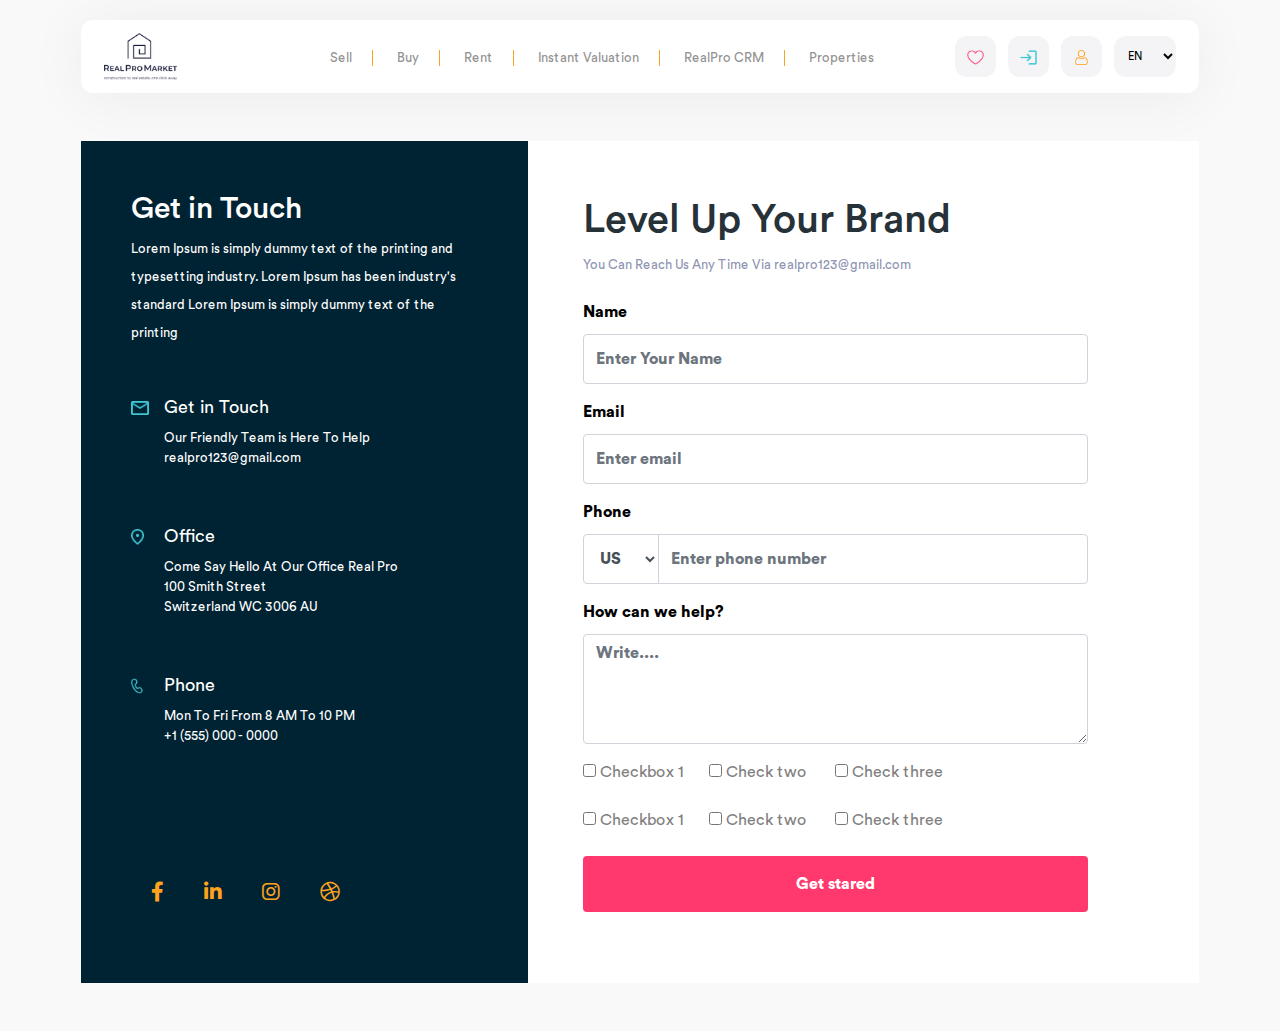
==== commit dd06b774: "dffsd" ====
--- a/contactpage.html
+++ b/contactpage.html
@@ -19,6 +19,7 @@
     <link href="./assets/css/style.css" rel="stylesheet" />
     <link href="./assets/css/utility.css" rel="stylesheet" />
     <link href="./lib/bootstrap/dist/css/bootstrap.min.css" rel="stylesheet" />
+    <link href="./lib/fontawesome-free-6.3.0-web/css/all.min.css" rel="stylesheet" />
 
 </head>
 
@@ -91,7 +92,7 @@
                 <h6 class="mb-5">Lorem Ipsum is simply dummy text of the printing and typesetting industry.
                     Lorem Ipsum has been industry's standard Lorem Ipsum is simply dummy
                     text of the printing</h6>
-                <div class="d-flex mb-3">
+                <div class="d-flex mb-5">
                     <div class="w-5">
                         <img src="./assets/images/icons/icon_mail.png" height="14" />
                     </div>
@@ -100,9 +101,9 @@
                         <h5>Our Friendly Team is Here To Help<br />realpro123@gmail.com</h5>
                     </div>
                 </div>
-                <div class="d-flex mb-3">
+                <div class="d-flex mb-5">
                     <div class="w-5">
-                        <img src="./assets/images/icons/icon_location.png" height="15" />
+                        <img src="./assets/images/icons/icon_location.png" height="16" />
                     </div>
                     <div class="pl-15px">
                         <h4>Office</h4>
@@ -110,25 +111,81 @@
                             Switzerland WC 3006 AU </h5>
                     </div>
                 </div>
-                <div class="d-flex mb-4">
+                <div class="d-flex mb-5">
                     <div class="w-5">
-                        <img src="./assets/images/icons/icon_call.png" height="15" />
+                        <img src="./assets/images/icons/icon_call.png" height="16" />
                     </div>
                     <div class="pl-15px">
                         <h4>Phone</h4>
                         <h5>Mon To Fri From 8 AM To 10 PM<br />+1 (555) 000 - 0000 </h5>
                     </div>
                 </div>
+                <div class="details-bottom">
+                    <div class="d-flex">
+                        <a class="bottom-link-icon" href="#"><i class="fa-brands fa-facebook-f"></i></a>
+                        <a class="bottom-link-icon" href="#"><i class="fa-brands fa-linkedin-in"></i></a>
+                        <a class="bottom-link-icon" href="#"><i class="fa-brands fa-instagram"></i></a>
+                        <a class="bottom-link-icon" href="#"><i class="fa-brands fa-dribbble"></i></a>
+                    </div>
+                </div>
             </div>
             <div class="form">
                 <h1>Level Up Your Brand</h1>
                 <span class="form-details-contact">You Can Reach Us Any Time Via realpro123@gmail.com</span>
-                <form class="mt-4">
+                <form class="mt-4 w-90">
                     <div class="form-group">
-                        <label class="control-label">Name</label>
+                        <label class="control-label contact-label">Name</label>
                         <input class="form-control contact-control" placeholder="Enter Your Name">
                     </div>
-
+                    <div class="form-group">
+                        <label class="control-label contact-label">Email</label>
+                        <input class="form-control contact-control" placeholder="Enter email">
+                    </div>
+                    <div class="form-group">
+                        <label class="control-label contact-label">Phone</label>
+                        <div class="input-group">
+                            <select class="form-control contact-control w-15">
+                                <option>US</option>
+                            </select>
+                            <input class="form-control contact-control w-85" placeholder="Enter phone number">
+                        </div>
+                    </div>
+                    <div class="form-group">
+                        <label class="control-label contact-label">How can we help?</label>
+                        <textarea class="form-control contact-control-textarea" rows="4"
+                            placeholder="Write...."></textarea>
+                    </div>
+                    <div class="d-flex">
+                        <div class="w-25 form-group check-group">
+                            <input type="checkbox" class="input-check" id="exampleCheck1">
+                            <label class="checkbox-label" for="exampleCheck1">Checkbox 1</label>
+                        </div>
+                        <div class="w-25 form-group check-group">
+                            <input type="checkbox" class="input-check" id="exampleCheck2">
+                            <label class="checkbox-label" for="exampleCheck2">Check two</label>
+                        </div>
+                        <div class="w-25 form-group check-group">
+                            <input type="checkbox" class="input-check" id="exampleCheck3">
+                            <label class="checkbox-label" for="exampleCheck3">Check three</label>
+                        </div>
+                    </div>
+                    <div class="d-flex">
+                        <div class="w-25 form-group check-group">
+                            <input type="checkbox" class="input-check" id="exampleCheck4">
+                            <label class="checkbox-label" for="exampleCheck4">Checkbox 1</label>
+                        </div>
+                        <div class="w-25 form-group check-group">
+                            <input type="checkbox" class="input-check" id="exampleCheck5">
+                            <label class="checkbox-label" for="exampleCheck5">Check two</label>
+                        </div>
+                        <div class="w-25 form-group check-group">
+                            <input type="checkbox" class="input-check" id="exampleCheck6">
+                            <label class="checkbox-label" for="exampleCheck6">Check three</label>
+                        </div>
+                    </div>
+                    <div class="form-group">
+                        <button class="btn btn-block  btn-contact-submit">Get stared</button>
+                    </div>
                 </form>
             </div>
         </div>
--- a/assets/css/style.css
+++ b/assets/css/style.css
@@ -59,6 +59,7 @@
     margin-right: 6.3477% !important;
     margin-left: 6.3477% !important;
 }
+
 
 .navbar-content .container-main {
     padding-top: 8px;
@@ -1984,9 +1985,11 @@
         font-weight: 450;
     }
 }
-.w-5{
+
+.w-5 {
     width: 5%;
 }
+
 .bg-theme-dark {
     background: #051B44;
 }
@@ -1995,57 +1998,168 @@
     display: flex;
     border-radius: 30px;
 }
-.contact-form .details{
+
+.contact-form .details {
     width: 40%;
     background-color: #002333;
     padding: 50px;
-}
-.contact-form .details h1{
+    position: sticky;
+}
+
+
+.contact-form .details .details-bottom{
+    width: 69%;
+    position: absolute;
+    bottom: 60px;
+}
+.contact-form .details h1 {
     color: #fff;
-    font-size: 24px;
-}
-.contact-form .details h6{
+    font-size: 30px;
+}
+@media(min-width: 1367px){
+    .contact-form .details h1 {
+        color: #fff;
+        font-size: 32px;
+    }
+    .contact-form .details {
+        padding: 100px;
+    }
+    .contact-form .details h6 {
+        color: #fff;
+        font-size: 16px!important;
+        font-weight: 450;
+        line-height: 38px!important;
+    }
+    .contact-form .details h5 {
+        color: #fff;
+        font-size: 16px!important;
+        font-weight: 450;
+        line-height: 20px;
+    }
+    .contact-form .details .details-bottom {
+        width: 100%;
+        position: absolute;
+        bottom: 90px!important;
+    }
+    .contact-form .form {
+        width: 60%;
+        background-color: #ffffff;
+        padding: 110px!important;
+    }
+    .contact-form .form h1 {
+        color: rgba(38, 50, 56, 1);
+        font-size: 56px!important;
+    }
+    .form-details-contact {
+        color: rgba(143, 149, 178, 1);
+        font-weight: 450;
+        font-size: 16px!important;
+    }
+    .contact-control {
+        height: 55px !important;
+    }
+    .btn-contact-submit {
+        border: none;
+        width: 100%;
+        margin-left: 0px;
+        padding: 15px 33px!important;
+        background: rgb(255, 56, 109)!important;
+        color: #FFF!important;
+        font-size: 18px!important;
+    }
+}
+.contact-form .details h6 {
     color: #fff;
-    font-size: 11px;
+    font-size: 13px;
     font-weight: 450;
     line-height: 28px;
 }
-.contact-form .details h4{
+
+.contact-form .details h4 {
     color: #fff;
-    font-size: 15px;
+    font-size: 18px;
     font-weight: 450;
     line-height: 25px;
 }
-.contact-form .details h5{
+
+.contact-form .details h5 {
     color: #fff;
-    font-size: 11px;
-    font-weight: 450;
-    line-height: 20px;;
-}
-.form-details-contact{
+    font-size: 13px;
+    font-weight: 450;
+    line-height: 20px;
+    ;
+}
+
+.form-details-contact {
     color: rgba(143, 149, 178, 1);
     font-weight: 450;
-    font-size: 11px;
-}
-.contact-form .form{
+    font-size: 13px;
+}
+
+.contact-form .form {
     width: 60%;
     background-color: #ffffff;
     padding: 55px;
 }
 
-.contact-form .form h1{
-   color: rgba(38, 50, 56, 1);
-   font-size: 40px;
-}
-.contact-control{
-    height: 45px!important;
-}
-.contact-control ::placeholder{
-    color:rgba(146, 146, 146, 1)!important;
-    font-weight: 450;
+.contact-form .form h1 {
+    color: rgba(38, 50, 56, 1);
+    font-size: 40px;
+}
+.contact-label{
+    color: #000 !important;
+    margin-bottom: 10px;
+}
+
+.contact-control {
+    height: 50px !important;
+}
+.contact-control-textarea{
+
+}
+.contact-control ::placeholder {
+    color: rgba(146, 146, 146, 1) !important;
+    font-weight: 450!important;
     font-size: 13px;
-}
-#your_form input#email::-webkit-input-placeholder {color:#999;}
-#your_form input#email::-moz-placeholder          {color:#999;}
-#your_form input#email:-moz-placeholder           {color:#999;}
-#your_form input#email:-ms-input-placeholder      {color:#999;}+    border:1px solid rgba(184, 184, 184, 1);
+    border-radius: 6px!important;
+
+}
+.checkbox-label{
+    color: #817F7F;
+    font-size: 16px;
+    font-weight: 450;
+}
+.check-group input[type="checkbox"]:checked::after {
+    content: '';
+    position: absolute;
+    width: 1.2ex;
+    height: 0.4ex;
+    background: rgba(0, 0, 0, 0);
+    top: 0.9ex;
+    left: 0.4ex;
+    border: 3px solid #1062a4!important;
+    border-top: none;
+    border-right: none;
+    -webkit-transform: rotate(-45deg);
+    -moz-transform: rotate(-45deg);
+    -o-transform: rotate(-45deg);
+    -ms-transform: rotate(-45deg);
+    transform: rotate(-45deg);
+ }
+
+ .btn-contact-submit{
+    border: none;
+    width: 100%;
+    margin-left: 0px;
+    padding: 15px 20px!important;
+    background: rgb(255, 56, 109)!important;
+    color: #FFF!important;
+    font-size: 16px;
+ }
+
+ .bottom-link-icon{
+    font-size: 20px;
+    color: #FFA21D;
+    padding: 15px 20px;
+ }--- a/lib/fontawesome-free-6.3.0-web/css/all.min.css
+++ b/lib/fontawesome-free-6.3.0-web/css/all.min.css
@@ -0,0 +1,9 @@
+/*!
+ * Font Awesome Free 6.3.0 by @fontawesome - https://fontawesome.com
+ * License - https://fontawesome.com/license/free (Icons: CC BY 4.0, Fonts: SIL OFL 1.1, Code: MIT License)
+ * Copyright 2023 Fonticons, Inc.
+ */
+.fa{font-family:var(--fa-style-family,"Font Awesome 6 Free");font-weight:var(--fa-style,900)}.fa,.fa-brands,.fa-classic,.fa-regular,.fa-sharp,.fa-solid,.fab,.far,.fas{-moz-osx-font-smoothing:grayscale;-webkit-font-smoothing:antialiased;display:var(--fa-display,inline-block);font-style:normal;font-variant:normal;line-height:1;text-rendering:auto}.fa-classic,.fa-regular,.fa-solid,.far,.fas{font-family:"Font Awesome 6 Free"}.fa-brands,.fab{font-family:"Font Awesome 6 Brands"}.fa-1x{font-size:1em}.fa-2x{font-size:2em}.fa-3x{font-size:3em}.fa-4x{font-size:4em}.fa-5x{font-size:5em}.fa-6x{font-size:6em}.fa-7x{font-size:7em}.fa-8x{font-size:8em}.fa-9x{font-size:9em}.fa-10x{font-size:10em}.fa-2xs{font-size:.625em;line-height:.1em;vertical-align:.225em}.fa-xs{font-size:.75em;line-height:.08333em;vertical-align:.125em}.fa-sm{font-size:.875em;line-height:.07143em;vertical-align:.05357em}.fa-lg{font-size:1.25em;line-height:.05em;vertical-align:-.075em}.fa-xl{font-size:1.5em;line-height:.04167em;vertical-align:-.125em}.fa-2xl{font-size:2em;line-height:.03125em;vertical-align:-.1875em}.fa-fw{text-align:center;width:1.25em}.fa-ul{list-style-type:none;margin-left:var(--fa-li-margin,2.5em);padding-left:0}.fa-ul>li{position:relative}.fa-li{left:calc(var(--fa-li-width, 2em)*-1);position:absolute;text-align:center;width:var(--fa-li-width,2em);line-height:inherit}.fa-border{border-radius:var(--fa-border-radius,.1em);border:var(--fa-border-width,.08em) var(--fa-border-style,solid) var(--fa-border-color,#eee);padding:var(--fa-border-padding,.2em .25em .15em)}.fa-pull-left{float:left;margin-right:var(--fa-pull-margin,.3em)}.fa-pull-right{float:right;margin-left:var(--fa-pull-margin,.3em)}.fa-beat{-webkit-animation-name:fa-beat;animation-name:fa-beat;-webkit-animation-delay:var(--fa-animation-delay,0s);animation-delay:var(--fa-animation-delay,0s);-webkit-animation-direction:var(--fa-animation-direction,normal);animation-direction:var(--fa-animation-direction,normal);-webkit-animation-duration:var(--fa-animation-duration,1s);animation-duration:var(--fa-animation-duration,1s);-webkit-animation-iteration-count:var(--fa-animation-iteration-count,infinite);animation-iteration-count:var(--fa-animation-iteration-count,infinite);-webkit-animation-timing-function:var(--fa-animation-timing,ease-in-out);animation-timing-function:var(--fa-animation-timing,ease-in-out)}.fa-bounce{-webkit-animation-name:fa-bounce;animation-name:fa-bounce;-webkit-animation-delay:var(--fa-animation-delay,0s);animation-delay:var(--fa-animation-delay,0s);-webkit-animation-direction:var(--fa-animation-direction,normal);animation-direction:var(--fa-animation-direction,normal);-webkit-animation-duration:var(--fa-animation-duration,1s);animation-duration:var(--fa-animation-duration,1s);-webkit-animation-iteration-count:var(--fa-animation-iteration-count,infinite);animation-iteration-count:var(--fa-animation-iteration-count,infinite);-webkit-animation-timing-function:var(--fa-animation-timing,cubic-bezier(.28,.84,.42,1));animation-timing-function:var(--fa-animation-timing,cubic-bezier(.28,.84,.42,1))}.fa-fade{-webkit-animation-name:fa-fade;animation-name:fa-fade;-webkit-animation-iteration-count:var(--fa-animation-iteration-count,infinite);animation-iteration-count:var(--fa-animation-iteration-count,infinite);-webkit-animation-timing-function:var(--fa-animation-timing,cubic-bezier(.4,0,.6,1));animation-timing-function:var(--fa-animation-timing,cubic-bezier(.4,0,.6,1))}.fa-beat-fade,.fa-fade{-webkit-animation-delay:var(--fa-animation-delay,0s);animation-delay:var(--fa-animation-delay,0s);-webkit-animation-direction:var(--fa-animation-direction,normal);animation-direction:var(--fa-animation-direction,normal);-webkit-animation-duration:var(--fa-animation-duration,1s);animation-duration:var(--fa-animation-duration,1s)}.fa-beat-fade{-webkit-animation-name:fa-beat-fade;animation-name:fa-beat-fade;-webkit-animation-iteration-count:var(--fa-animation-iteration-count,infinite);animation-iteration-count:var(--fa-animation-iteration-count,infinite);-webkit-animation-timing-function:var(--fa-animation-timing,cubic-bezier(.4,0,.6,1));animation-timing-function:var(--fa-animation-timing,cubic-bezier(.4,0,.6,1))}.fa-flip{-webkit-animation-name:fa-flip;animation-name:fa-flip;-webkit-animation-delay:var(--fa-animation-delay,0s);animation-delay:var(--fa-animation-delay,0s);-webkit-animation-direction:var(--fa-animation-direction,normal);animation-direction:var(--fa-animation-direction,normal);-webkit-animation-duration:var(--fa-animation-duration,1s);animation-duration:var(--fa-animation-duration,1s);-webkit-animation-iteration-count:var(--fa-animation-iteration-count,infinite);animation-iteration-count:var(--fa-animation-iteration-count,infinite);-webkit-animation-timing-function:var(--fa-animation-timing,ease-in-out);animation-timing-function:var(--fa-animation-timing,ease-in-out)}.fa-shake{-webkit-animation-name:fa-shake;animation-name:fa-shake;-webkit-animation-duration:var(--fa-animation-duration,1s);animation-duration:var(--fa-animation-duration,1s);-webkit-animation-iteration-count:var(--fa-animation-iteration-count,infinite);animation-iteration-count:var(--fa-animation-iteration-count,infinite);-webkit-animation-timing-function:var(--fa-animation-timing,linear);animation-timing-function:var(--fa-animation-timing,linear)}.fa-shake,.fa-spin{-webkit-animation-delay:var(--fa-animation-delay,0s);animation-delay:var(--fa-animation-delay,0s);-webkit-animation-direction:var(--fa-animation-direction,normal);animation-direction:var(--fa-animation-direction,normal)}.fa-spin{-webkit-animation-name:fa-spin;animation-name:fa-spin;-webkit-animation-duration:var(--fa-animation-duration,2s);animation-duration:var(--fa-animation-duration,2s);-webkit-animation-iteration-count:var(--fa-animation-iteration-count,infinite);animation-iteration-count:var(--fa-animation-iteration-count,infinite);-webkit-animation-timing-function:var(--fa-animation-timing,linear);animation-timing-function:var(--fa-animation-timing,linear)}.fa-spin-reverse{--fa-animation-direction:reverse}.fa-pulse,.fa-spin-pulse{-webkit-animation-name:fa-spin;animation-name:fa-spin;-webkit-animation-direction:var(--fa-animation-direction,normal);animation-direction:var(--fa-animation-direction,normal);-webkit-animation-duration:var(--fa-animation-duration,1s);animation-duration:var(--fa-animation-duration,1s);-webkit-animation-iteration-count:var(--fa-animation-iteration-count,infinite);animation-iteration-count:var(--fa-animation-iteration-count,infinite);-webkit-animation-timing-function:var(--fa-animation-timing,steps(8));animation-timing-function:var(--fa-animation-timing,steps(8))}@media (prefers-reduced-motion:reduce){.fa-beat,.fa-beat-fade,.fa-bounce,.fa-fade,.fa-flip,.fa-pulse,.fa-shake,.fa-spin,.fa-spin-pulse{-webkit-animation-delay:-1ms;animation-delay:-1ms;-webkit-animation-duration:1ms;animation-duration:1ms;-webkit-animation-iteration-count:1;animation-iteration-count:1;-webkit-transition-delay:0s;transition-delay:0s;-webkit-transition-duration:0s;transition-duration:0s}}@-webkit-keyframes fa-beat{0%,90%{-webkit-transform:scale(1);transform:scale(1)}45%{-webkit-transform:scale(var(--fa-beat-scale,1.25));transform:scale(var(--fa-beat-scale,1.25))}}@keyframes fa-beat{0%,90%{-webkit-transform:scale(1);transform:scale(1)}45%{-webkit-transform:scale(var(--fa-beat-scale,1.25));transform:scale(var(--fa-beat-scale,1.25))}}@-webkit-keyframes fa-bounce{0%{-webkit-transform:scale(1) translateY(0);transform:scale(1) translateY(0)}10%{-webkit-transform:scale(var(--fa-bounce-start-scale-x,1.1),var(--fa-bounce-start-scale-y,.9)) translateY(0);transform:scale(var(--fa-bounce-start-scale-x,1.1),var(--fa-bounce-start-scale-y,.9)) translateY(0)}30%{-webkit-transform:scale(var(--fa-bounce-jump-scale-x,.9),var(--fa-bounce-jump-scale-y,1.1)) translateY(var(--fa-bounce-height,-.5em));transform:scale(var(--fa-bounce-jump-scale-x,.9),var(--fa-bounce-jump-scale-y,1.1)) translateY(var(--fa-bounce-height,-.5em))}50%{-webkit-transform:scale(var(--fa-bounce-land-scale-x,1.05),var(--fa-bounce-land-scale-y,.95)) translateY(0);transform:scale(var(--fa-bounce-land-scale-x,1.05),var(--fa-bounce-land-scale-y,.95)) translateY(0)}57%{-webkit-transform:scale(1) translateY(var(--fa-bounce-rebound,-.125em));transform:scale(1) translateY(var(--fa-bounce-rebound,-.125em))}64%{-webkit-transform:scale(1) translateY(0);transform:scale(1) translateY(0)}to{-webkit-transform:scale(1) translateY(0);transform:scale(1) translateY(0)}}@keyframes fa-bounce{0%{-webkit-transform:scale(1) translateY(0);transform:scale(1) translateY(0)}10%{-webkit-transform:scale(var(--fa-bounce-start-scale-x,1.1),var(--fa-bounce-start-scale-y,.9)) translateY(0);transform:scale(var(--fa-bounce-start-scale-x,1.1),var(--fa-bounce-start-scale-y,.9)) translateY(0)}30%{-webkit-transform:scale(var(--fa-bounce-jump-scale-x,.9),var(--fa-bounce-jump-scale-y,1.1)) translateY(var(--fa-bounce-height,-.5em));transform:scale(var(--fa-bounce-jump-scale-x,.9),var(--fa-bounce-jump-scale-y,1.1)) translateY(var(--fa-bounce-height,-.5em))}50%{-webkit-transform:scale(var(--fa-bounce-land-scale-x,1.05),var(--fa-bounce-land-scale-y,.95)) translateY(0);transform:scale(var(--fa-bounce-land-scale-x,1.05),var(--fa-bounce-land-scale-y,.95)) translateY(0)}57%{-webkit-transform:scale(1) translateY(var(--fa-bounce-rebound,-.125em));transform:scale(1) translateY(var(--fa-bounce-rebound,-.125em))}64%{-webkit-transform:scale(1) translateY(0);transform:scale(1) translateY(0)}to{-webkit-transform:scale(1) translateY(0);transform:scale(1) translateY(0)}}@-webkit-keyframes fa-fade{50%{opacity:var(--fa-fade-opacity,.4)}}@keyframes fa-fade{50%{opacity:var(--fa-fade-opacity,.4)}}@-webkit-keyframes fa-beat-fade{0%,to{opacity:var(--fa-beat-fade-opacity,.4);-webkit-transform:scale(1);transform:scale(1)}50%{opacity:1;-webkit-transform:scale(var(--fa-beat-fade-scale,1.125));transform:scale(var(--fa-beat-fade-scale,1.125))}}@keyframes fa-beat-fade{0%,to{opacity:var(--fa-beat-fade-opacity,.4);-webkit-transform:scale(1);transform:scale(1)}50%{opacity:1;-webkit-transform:scale(var(--fa-beat-fade-scale,1.125));transform:scale(var(--fa-beat-fade-scale,1.125))}}@-webkit-keyframes fa-flip{50%{-webkit-transform:rotate3d(var(--fa-flip-x,0),var(--fa-flip-y,1),var(--fa-flip-z,0),var(--fa-flip-angle,-180deg));transform:rotate3d(var(--fa-flip-x,0),var(--fa-flip-y,1),var(--fa-flip-z,0),var(--fa-flip-angle,-180deg))}}@keyframes fa-flip{50%{-webkit-transform:rotate3d(var(--fa-flip-x,0),var(--fa-flip-y,1),var(--fa-flip-z,0),var(--fa-flip-angle,-180deg));transform:rotate3d(var(--fa-flip-x,0),var(--fa-flip-y,1),var(--fa-flip-z,0),var(--fa-flip-angle,-180deg))}}@-webkit-keyframes fa-shake{0%{-webkit-transform:rotate(-15deg);transform:rotate(-15deg)}4%{-webkit-transform:rotate(15deg);transform:rotate(15deg)}8%,24%{-webkit-transform:rotate(-18deg);transform:rotate(-18deg)}12%,28%{-webkit-transform:rotate(18deg);transform:rotate(18deg)}16%{-webkit-transform:rotate(-22deg);transform:rotate(-22deg)}20%{-webkit-transform:rotate(22deg);transform:rotate(22deg)}32%{-webkit-transform:rotate(-12deg);transform:rotate(-12deg)}36%{-webkit-transform:rotate(12deg);transform:rotate(12deg)}40%,to{-webkit-transform:rotate(0deg);transform:rotate(0deg)}}@keyframes fa-shake{0%{-webkit-transform:rotate(-15deg);transform:rotate(-15deg)}4%{-webkit-transform:rotate(15deg);transform:rotate(15deg)}8%,24%{-webkit-transform:rotate(-18deg);transform:rotate(-18deg)}12%,28%{-webkit-transform:rotate(18deg);transform:rotate(18deg)}16%{-webkit-transform:rotate(-22deg);transform:rotate(-22deg)}20%{-webkit-transform:rotate(22deg);transform:rotate(22deg)}32%{-webkit-transform:rotate(-12deg);transform:rotate(-12deg)}36%{-webkit-transform:rotate(12deg);transform:rotate(12deg)}40%,to{-webkit-transform:rotate(0deg);transform:rotate(0deg)}}@-webkit-keyframes fa-spin{0%{-webkit-transform:rotate(0deg);transform:rotate(0deg)}to{-webkit-transform:rotate(1turn);transform:rotate(1turn)}}@keyframes fa-spin{0%{-webkit-transform:rotate(0deg);transform:rotate(0deg)}to{-webkit-transform:rotate(1turn);transform:rotate(1turn)}}.fa-rotate-90{-webkit-transform:rotate(90deg);transform:rotate(90deg)}.fa-rotate-180{-webkit-transform:rotate(180deg);transform:rotate(180deg)}.fa-rotate-270{-webkit-transform:rotate(270deg);transform:rotate(270deg)}.fa-flip-horizontal{-webkit-transform:scaleX(-1);transform:scaleX(-1)}.fa-flip-vertical{-webkit-transform:scaleY(-1);transform:scaleY(-1)}.fa-flip-both,.fa-flip-horizontal.fa-flip-vertical{-webkit-transform:scale(-1);transform:scale(-1)}.fa-rotate-by{-webkit-transform:rotate(var(--fa-rotate-angle,none));transform:rotate(var(--fa-rotate-angle,none))}.fa-stack{display:inline-block;height:2em;line-height:2em;position:relative;vertical-align:middle;width:2.5em}.fa-stack-1x,.fa-stack-2x{left:0;position:absolute;text-align:center;width:100%;z-index:var(--fa-stack-z-index,auto)}.fa-stack-1x{line-height:inherit}.fa-stack-2x{font-size:2em}.fa-inverse{color:var(--fa-inverse,#fff)}
+
+.fa-0:before{content:"\30"}.fa-1:before{content:"\31"}.fa-2:before{content:"\32"}.fa-3:before{content:"\33"}.fa-4:before{content:"\34"}.fa-5:before{content:"\35"}.fa-6:before{content:"\36"}.fa-7:before{content:"\37"}.fa-8:before{content:"\38"}.fa-9:before{content:"\39"}.fa-fill-drip:before{content:"\f576"}.fa-arrows-to-circle:before{content:"\e4bd"}.fa-chevron-circle-right:before,.fa-circle-chevron-right:before{content:"\f138"}.fa-at:before{content:"\40"}.fa-trash-alt:before,.fa-trash-can:before{content:"\f2ed"}.fa-text-height:before{content:"\f034"}.fa-user-times:before,.fa-user-xmark:before{content:"\f235"}.fa-stethoscope:before{content:"\f0f1"}.fa-comment-alt:before,.fa-message:before{content:"\f27a"}.fa-info:before{content:"\f129"}.fa-compress-alt:before,.fa-down-left-and-up-right-to-center:before{content:"\f422"}.fa-explosion:before{content:"\e4e9"}.fa-file-alt:before,.fa-file-lines:before,.fa-file-text:before{content:"\f15c"}.fa-wave-square:before{content:"\f83e"}.fa-ring:before{content:"\f70b"}.fa-building-un:before{content:"\e4d9"}.fa-dice-three:before{content:"\f527"}.fa-calendar-alt:before,.fa-calendar-days:before{content:"\f073"}.fa-anchor-circle-check:before{content:"\e4aa"}.fa-building-circle-arrow-right:before{content:"\e4d1"}.fa-volleyball-ball:before,.fa-volleyball:before{content:"\f45f"}.fa-arrows-up-to-line:before{content:"\e4c2"}.fa-sort-desc:before,.fa-sort-down:before{content:"\f0dd"}.fa-circle-minus:before,.fa-minus-circle:before{content:"\f056"}.fa-door-open:before{content:"\f52b"}.fa-right-from-bracket:before,.fa-sign-out-alt:before{content:"\f2f5"}.fa-atom:before{content:"\f5d2"}.fa-soap:before{content:"\e06e"}.fa-heart-music-camera-bolt:before,.fa-icons:before{content:"\f86d"}.fa-microphone-alt-slash:before,.fa-microphone-lines-slash:before{content:"\f539"}.fa-bridge-circle-check:before{content:"\e4c9"}.fa-pump-medical:before{content:"\e06a"}.fa-fingerprint:before{content:"\f577"}.fa-hand-point-right:before{content:"\f0a4"}.fa-magnifying-glass-location:before,.fa-search-location:before{content:"\f689"}.fa-forward-step:before,.fa-step-forward:before{content:"\f051"}.fa-face-smile-beam:before,.fa-smile-beam:before{content:"\f5b8"}.fa-flag-checkered:before{content:"\f11e"}.fa-football-ball:before,.fa-football:before{content:"\f44e"}.fa-school-circle-exclamation:before{content:"\e56c"}.fa-crop:before{content:"\f125"}.fa-angle-double-down:before,.fa-angles-down:before{content:"\f103"}.fa-users-rectangle:before{content:"\e594"}.fa-people-roof:before{content:"\e537"}.fa-people-line:before{content:"\e534"}.fa-beer-mug-empty:before,.fa-beer:before{content:"\f0fc"}.fa-diagram-predecessor:before{content:"\e477"}.fa-arrow-up-long:before,.fa-long-arrow-up:before{content:"\f176"}.fa-burn:before,.fa-fire-flame-simple:before{content:"\f46a"}.fa-male:before,.fa-person:before{content:"\f183"}.fa-laptop:before{content:"\f109"}.fa-file-csv:before{content:"\f6dd"}.fa-menorah:before{content:"\f676"}.fa-truck-plane:before{content:"\e58f"}.fa-record-vinyl:before{content:"\f8d9"}.fa-face-grin-stars:before,.fa-grin-stars:before{content:"\f587"}.fa-bong:before{content:"\f55c"}.fa-pastafarianism:before,.fa-spaghetti-monster-flying:before{content:"\f67b"}.fa-arrow-down-up-across-line:before{content:"\e4af"}.fa-spoon:before,.fa-utensil-spoon:before{content:"\f2e5"}.fa-jar-wheat:before{content:"\e517"}.fa-envelopes-bulk:before,.fa-mail-bulk:before{content:"\f674"}.fa-file-circle-exclamation:before{content:"\e4eb"}.fa-circle-h:before,.fa-hospital-symbol:before{content:"\f47e"}.fa-pager:before{content:"\f815"}.fa-address-book:before,.fa-contact-book:before{content:"\f2b9"}.fa-strikethrough:before{content:"\f0cc"}.fa-k:before{content:"\4b"}.fa-landmark-flag:before{content:"\e51c"}.fa-pencil-alt:before,.fa-pencil:before{content:"\f303"}.fa-backward:before{content:"\f04a"}.fa-caret-right:before{content:"\f0da"}.fa-comments:before{content:"\f086"}.fa-file-clipboard:before,.fa-paste:before{content:"\f0ea"}.fa-code-pull-request:before{content:"\e13c"}.fa-clipboard-list:before{content:"\f46d"}.fa-truck-loading:before,.fa-truck-ramp-box:before{content:"\f4de"}.fa-user-check:before{content:"\f4fc"}.fa-vial-virus:before{content:"\e597"}.fa-sheet-plastic:before{content:"\e571"}.fa-blog:before{content:"\f781"}.fa-user-ninja:before{content:"\f504"}.fa-person-arrow-up-from-line:before{content:"\e539"}.fa-scroll-torah:before,.fa-torah:before{content:"\f6a0"}.fa-broom-ball:before,.fa-quidditch-broom-ball:before,.fa-quidditch:before{content:"\f458"}.fa-toggle-off:before{content:"\f204"}.fa-archive:before,.fa-box-archive:before{content:"\f187"}.fa-person-drowning:before{content:"\e545"}.fa-arrow-down-9-1:before,.fa-sort-numeric-desc:before,.fa-sort-numeric-down-alt:before{content:"\f886"}.fa-face-grin-tongue-squint:before,.fa-grin-tongue-squint:before{content:"\f58a"}.fa-spray-can:before{content:"\f5bd"}.fa-truck-monster:before{content:"\f63b"}.fa-w:before{content:"\57"}.fa-earth-africa:before,.fa-globe-africa:before{content:"\f57c"}.fa-rainbow:before{content:"\f75b"}.fa-circle-notch:before{content:"\f1ce"}.fa-tablet-alt:before,.fa-tablet-screen-button:before{content:"\f3fa"}.fa-paw:before{content:"\f1b0"}.fa-cloud:before{content:"\f0c2"}.fa-trowel-bricks:before{content:"\e58a"}.fa-face-flushed:before,.fa-flushed:before{content:"\f579"}.fa-hospital-user:before{content:"\f80d"}.fa-tent-arrow-left-right:before{content:"\e57f"}.fa-gavel:before,.fa-legal:before{content:"\f0e3"}.fa-binoculars:before{content:"\f1e5"}.fa-microphone-slash:before{content:"\f131"}.fa-box-tissue:before{content:"\e05b"}.fa-motorcycle:before{content:"\f21c"}.fa-bell-concierge:before,.fa-concierge-bell:before{content:"\f562"}.fa-pen-ruler:before,.fa-pencil-ruler:before{content:"\f5ae"}.fa-people-arrows-left-right:before,.fa-people-arrows:before{content:"\e068"}.fa-mars-and-venus-burst:before{content:"\e523"}.fa-caret-square-right:before,.fa-square-caret-right:before{content:"\f152"}.fa-cut:before,.fa-scissors:before{content:"\f0c4"}.fa-sun-plant-wilt:before{content:"\e57a"}.fa-toilets-portable:before{content:"\e584"}.fa-hockey-puck:before{content:"\f453"}.fa-table:before{content:"\f0ce"}.fa-magnifying-glass-arrow-right:before{content:"\e521"}.fa-digital-tachograph:before,.fa-tachograph-digital:before{content:"\f566"}.fa-users-slash:before{content:"\e073"}.fa-clover:before{content:"\e139"}.fa-mail-reply:before,.fa-reply:before{content:"\f3e5"}.fa-star-and-crescent:before{content:"\f699"}.fa-house-fire:before{content:"\e50c"}.fa-minus-square:before,.fa-square-minus:before{content:"\f146"}.fa-helicopter:before{content:"\f533"}.fa-compass:before{content:"\f14e"}.fa-caret-square-down:before,.fa-square-caret-down:before{content:"\f150"}.fa-file-circle-question:before{content:"\e4ef"}.fa-laptop-code:before{content:"\f5fc"}.fa-swatchbook:before{content:"\f5c3"}.fa-prescription-bottle:before{content:"\f485"}.fa-bars:before,.fa-navicon:before{content:"\f0c9"}.fa-people-group:before{content:"\e533"}.fa-hourglass-3:before,.fa-hourglass-end:before{content:"\f253"}.fa-heart-broken:before,.fa-heart-crack:before{content:"\f7a9"}.fa-external-link-square-alt:before,.fa-square-up-right:before{content:"\f360"}.fa-face-kiss-beam:before,.fa-kiss-beam:before{content:"\f597"}.fa-film:before{content:"\f008"}.fa-ruler-horizontal:before{content:"\f547"}.fa-people-robbery:before{content:"\e536"}.fa-lightbulb:before{content:"\f0eb"}.fa-caret-left:before{content:"\f0d9"}.fa-circle-exclamation:before,.fa-exclamation-circle:before{content:"\f06a"}.fa-school-circle-xmark:before{content:"\e56d"}.fa-arrow-right-from-bracket:before,.fa-sign-out:before{content:"\f08b"}.fa-chevron-circle-down:before,.fa-circle-chevron-down:before{content:"\f13a"}.fa-unlock-alt:before,.fa-unlock-keyhole:before{content:"\f13e"}.fa-cloud-showers-heavy:before{content:"\f740"}.fa-headphones-alt:before,.fa-headphones-simple:before{content:"\f58f"}.fa-sitemap:before{content:"\f0e8"}.fa-circle-dollar-to-slot:before,.fa-donate:before{content:"\f4b9"}.fa-memory:before{content:"\f538"}.fa-road-spikes:before{content:"\e568"}.fa-fire-burner:before{content:"\e4f1"}.fa-flag:before{content:"\f024"}.fa-hanukiah:before{content:"\f6e6"}.fa-feather:before{content:"\f52d"}.fa-volume-down:before,.fa-volume-low:before{content:"\f027"}.fa-comment-slash:before{content:"\f4b3"}.fa-cloud-sun-rain:before{content:"\f743"}.fa-compress:before{content:"\f066"}.fa-wheat-alt:before,.fa-wheat-awn:before{content:"\e2cd"}.fa-ankh:before{content:"\f644"}.fa-hands-holding-child:before{content:"\e4fa"}.fa-asterisk:before{content:"\2a"}.fa-check-square:before,.fa-square-check:before{content:"\f14a"}.fa-peseta-sign:before{content:"\e221"}.fa-header:before,.fa-heading:before{content:"\f1dc"}.fa-ghost:before{content:"\f6e2"}.fa-list-squares:before,.fa-list:before{content:"\f03a"}.fa-phone-square-alt:before,.fa-square-phone-flip:before{content:"\f87b"}.fa-cart-plus:before{content:"\f217"}.fa-gamepad:before{content:"\f11b"}.fa-circle-dot:before,.fa-dot-circle:before{content:"\f192"}.fa-dizzy:before,.fa-face-dizzy:before{content:"\f567"}.fa-egg:before{content:"\f7fb"}.fa-house-medical-circle-xmark:before{content:"\e513"}.fa-campground:before{content:"\f6bb"}.fa-folder-plus:before{content:"\f65e"}.fa-futbol-ball:before,.fa-futbol:before,.fa-soccer-ball:before{content:"\f1e3"}.fa-paint-brush:before,.fa-paintbrush:before{content:"\f1fc"}.fa-lock:before{content:"\f023"}.fa-gas-pump:before{content:"\f52f"}.fa-hot-tub-person:before,.fa-hot-tub:before{content:"\f593"}.fa-map-location:before,.fa-map-marked:before{content:"\f59f"}.fa-house-flood-water:before{content:"\e50e"}.fa-tree:before{content:"\f1bb"}.fa-bridge-lock:before{content:"\e4cc"}.fa-sack-dollar:before{content:"\f81d"}.fa-edit:before,.fa-pen-to-square:before{content:"\f044"}.fa-car-side:before{content:"\f5e4"}.fa-share-alt:before,.fa-share-nodes:before{content:"\f1e0"}.fa-heart-circle-minus:before{content:"\e4ff"}.fa-hourglass-2:before,.fa-hourglass-half:before{content:"\f252"}.fa-microscope:before{content:"\f610"}.fa-sink:before{content:"\e06d"}.fa-bag-shopping:before,.fa-shopping-bag:before{content:"\f290"}.fa-arrow-down-z-a:before,.fa-sort-alpha-desc:before,.fa-sort-alpha-down-alt:before{content:"\f881"}.fa-mitten:before{content:"\f7b5"}.fa-person-rays:before{content:"\e54d"}.fa-users:before{content:"\f0c0"}.fa-eye-slash:before{content:"\f070"}.fa-flask-vial:before{content:"\e4f3"}.fa-hand-paper:before,.fa-hand:before{content:"\f256"}.fa-om:before{content:"\f679"}.fa-worm:before{content:"\e599"}.fa-house-circle-xmark:before{content:"\e50b"}.fa-plug:before{content:"\f1e6"}.fa-chevron-up:before{content:"\f077"}.fa-hand-spock:before{content:"\f259"}.fa-stopwatch:before{content:"\f2f2"}.fa-face-kiss:before,.fa-kiss:before{content:"\f596"}.fa-bridge-circle-xmark:before{content:"\e4cb"}.fa-face-grin-tongue:before,.fa-grin-tongue:before{content:"\f589"}.fa-chess-bishop:before{content:"\f43a"}.fa-face-grin-wink:before,.fa-grin-wink:before{content:"\f58c"}.fa-deaf:before,.fa-deafness:before,.fa-ear-deaf:before,.fa-hard-of-hearing:before{content:"\f2a4"}.fa-road-circle-check:before{content:"\e564"}.fa-dice-five:before{content:"\f523"}.fa-rss-square:before,.fa-square-rss:before{content:"\f143"}.fa-land-mine-on:before{content:"\e51b"}.fa-i-cursor:before{content:"\f246"}.fa-stamp:before{content:"\f5bf"}.fa-stairs:before{content:"\e289"}.fa-i:before{content:"\49"}.fa-hryvnia-sign:before,.fa-hryvnia:before{content:"\f6f2"}.fa-pills:before{content:"\f484"}.fa-face-grin-wide:before,.fa-grin-alt:before{content:"\f581"}.fa-tooth:before{content:"\f5c9"}.fa-v:before{content:"\56"}.fa-bangladeshi-taka-sign:before{content:"\e2e6"}.fa-bicycle:before{content:"\f206"}.fa-rod-asclepius:before,.fa-rod-snake:before,.fa-staff-aesculapius:before,.fa-staff-snake:before{content:"\e579"}.fa-head-side-cough-slash:before{content:"\e062"}.fa-ambulance:before,.fa-truck-medical:before{content:"\f0f9"}.fa-wheat-awn-circle-exclamation:before{content:"\e598"}.fa-snowman:before{content:"\f7d0"}.fa-mortar-pestle:before{content:"\f5a7"}.fa-road-barrier:before{content:"\e562"}.fa-school:before{content:"\f549"}.fa-igloo:before{content:"\f7ae"}.fa-joint:before{content:"\f595"}.fa-angle-right:before{content:"\f105"}.fa-horse:before{content:"\f6f0"}.fa-q:before{content:"\51"}.fa-g:before{content:"\47"}.fa-notes-medical:before{content:"\f481"}.fa-temperature-2:before,.fa-temperature-half:before,.fa-thermometer-2:before,.fa-thermometer-half:before{content:"\f2c9"}.fa-dong-sign:before{content:"\e169"}.fa-capsules:before{content:"\f46b"}.fa-poo-bolt:before,.fa-poo-storm:before{content:"\f75a"}.fa-face-frown-open:before,.fa-frown-open:before{content:"\f57a"}.fa-hand-point-up:before{content:"\f0a6"}.fa-money-bill:before{content:"\f0d6"}.fa-bookmark:before{content:"\f02e"}.fa-align-justify:before{content:"\f039"}.fa-umbrella-beach:before{content:"\f5ca"}.fa-helmet-un:before{content:"\e503"}.fa-bullseye:before{content:"\f140"}.fa-bacon:before{content:"\f7e5"}.fa-hand-point-down:before{content:"\f0a7"}.fa-arrow-up-from-bracket:before{content:"\e09a"}.fa-folder-blank:before,.fa-folder:before{content:"\f07b"}.fa-file-medical-alt:before,.fa-file-waveform:before{content:"\f478"}.fa-radiation:before{content:"\f7b9"}.fa-chart-simple:before{content:"\e473"}.fa-mars-stroke:before{content:"\f229"}.fa-vial:before{content:"\f492"}.fa-dashboard:before,.fa-gauge-med:before,.fa-gauge:before,.fa-tachometer-alt-average:before{content:"\f624"}.fa-magic-wand-sparkles:before,.fa-wand-magic-sparkles:before{content:"\e2ca"}.fa-e:before{content:"\45"}.fa-pen-alt:before,.fa-pen-clip:before{content:"\f305"}.fa-bridge-circle-exclamation:before{content:"\e4ca"}.fa-user:before{content:"\f007"}.fa-school-circle-check:before{content:"\e56b"}.fa-dumpster:before{content:"\f793"}.fa-shuttle-van:before,.fa-van-shuttle:before{content:"\f5b6"}.fa-building-user:before{content:"\e4da"}.fa-caret-square-left:before,.fa-square-caret-left:before{content:"\f191"}.fa-highlighter:before{content:"\f591"}.fa-key:before{content:"\f084"}.fa-bullhorn:before{content:"\f0a1"}.fa-globe:before{content:"\f0ac"}.fa-synagogue:before{content:"\f69b"}.fa-person-half-dress:before{content:"\e548"}.fa-road-bridge:before{content:"\e563"}.fa-location-arrow:before{content:"\f124"}.fa-c:before{content:"\43"}.fa-tablet-button:before{content:"\f10a"}.fa-building-lock:before{content:"\e4d6"}.fa-pizza-slice:before{content:"\f818"}.fa-money-bill-wave:before{content:"\f53a"}.fa-area-chart:before,.fa-chart-area:before{content:"\f1fe"}.fa-house-flag:before{content:"\e50d"}.fa-person-circle-minus:before{content:"\e540"}.fa-ban:before,.fa-cancel:before{content:"\f05e"}.fa-camera-rotate:before{content:"\e0d8"}.fa-air-freshener:before,.fa-spray-can-sparkles:before{content:"\f5d0"}.fa-star:before{content:"\f005"}.fa-repeat:before{content:"\f363"}.fa-cross:before{content:"\f654"}.fa-box:before{content:"\f466"}.fa-venus-mars:before{content:"\f228"}.fa-arrow-pointer:before,.fa-mouse-pointer:before{content:"\f245"}.fa-expand-arrows-alt:before,.fa-maximize:before{content:"\f31e"}.fa-charging-station:before{content:"\f5e7"}.fa-shapes:before,.fa-triangle-circle-square:before{content:"\f61f"}.fa-random:before,.fa-shuffle:before{content:"\f074"}.fa-person-running:before,.fa-running:before{content:"\f70c"}.fa-mobile-retro:before{content:"\e527"}.fa-grip-lines-vertical:before{content:"\f7a5"}.fa-spider:before{content:"\f717"}.fa-hands-bound:before{content:"\e4f9"}.fa-file-invoice-dollar:before{content:"\f571"}.fa-plane-circle-exclamation:before{content:"\e556"}.fa-x-ray:before{content:"\f497"}.fa-spell-check:before{content:"\f891"}.fa-slash:before{content:"\f715"}.fa-computer-mouse:before,.fa-mouse:before{content:"\f8cc"}.fa-arrow-right-to-bracket:before,.fa-sign-in:before{content:"\f090"}.fa-shop-slash:before,.fa-store-alt-slash:before{content:"\e070"}.fa-server:before{content:"\f233"}.fa-virus-covid-slash:before{content:"\e4a9"}.fa-shop-lock:before{content:"\e4a5"}.fa-hourglass-1:before,.fa-hourglass-start:before{content:"\f251"}.fa-blender-phone:before{content:"\f6b6"}.fa-building-wheat:before{content:"\e4db"}.fa-person-breastfeeding:before{content:"\e53a"}.fa-right-to-bracket:before,.fa-sign-in-alt:before{content:"\f2f6"}.fa-venus:before{content:"\f221"}.fa-passport:before{content:"\f5ab"}.fa-heart-pulse:before,.fa-heartbeat:before{content:"\f21e"}.fa-people-carry-box:before,.fa-people-carry:before{content:"\f4ce"}.fa-temperature-high:before{content:"\f769"}.fa-microchip:before{content:"\f2db"}.fa-crown:before{content:"\f521"}.fa-weight-hanging:before{content:"\f5cd"}.fa-xmarks-lines:before{content:"\e59a"}.fa-file-prescription:before{content:"\f572"}.fa-weight-scale:before,.fa-weight:before{content:"\f496"}.fa-user-friends:before,.fa-user-group:before{content:"\f500"}.fa-arrow-up-a-z:before,.fa-sort-alpha-up:before{content:"\f15e"}.fa-chess-knight:before{content:"\f441"}.fa-face-laugh-squint:before,.fa-laugh-squint:before{content:"\f59b"}.fa-wheelchair:before{content:"\f193"}.fa-arrow-circle-up:before,.fa-circle-arrow-up:before{content:"\f0aa"}.fa-toggle-on:before{content:"\f205"}.fa-person-walking:before,.fa-walking:before{content:"\f554"}.fa-l:before{content:"\4c"}.fa-fire:before{content:"\f06d"}.fa-bed-pulse:before,.fa-procedures:before{content:"\f487"}.fa-shuttle-space:before,.fa-space-shuttle:before{content:"\f197"}.fa-face-laugh:before,.fa-laugh:before{content:"\f599"}.fa-folder-open:before{content:"\f07c"}.fa-heart-circle-plus:before{content:"\e500"}.fa-code-fork:before{content:"\e13b"}.fa-city:before{content:"\f64f"}.fa-microphone-alt:before,.fa-microphone-lines:before{content:"\f3c9"}.fa-pepper-hot:before{content:"\f816"}.fa-unlock:before{content:"\f09c"}.fa-colon-sign:before{content:"\e140"}.fa-headset:before{content:"\f590"}.fa-store-slash:before{content:"\e071"}.fa-road-circle-xmark:before{content:"\e566"}.fa-user-minus:before{content:"\f503"}.fa-mars-stroke-up:before,.fa-mars-stroke-v:before{content:"\f22a"}.fa-champagne-glasses:before,.fa-glass-cheers:before{content:"\f79f"}.fa-clipboard:before{content:"\f328"}.fa-house-circle-exclamation:before{content:"\e50a"}.fa-file-arrow-up:before,.fa-file-upload:before{content:"\f574"}.fa-wifi-3:before,.fa-wifi-strong:before,.fa-wifi:before{content:"\f1eb"}.fa-bath:before,.fa-bathtub:before{content:"\f2cd"}.fa-underline:before{content:"\f0cd"}.fa-user-edit:before,.fa-user-pen:before{content:"\f4ff"}.fa-signature:before{content:"\f5b7"}.fa-stroopwafel:before{content:"\f551"}.fa-bold:before{content:"\f032"}.fa-anchor-lock:before{content:"\e4ad"}.fa-building-ngo:before{content:"\e4d7"}.fa-manat-sign:before{content:"\e1d5"}.fa-not-equal:before{content:"\f53e"}.fa-border-style:before,.fa-border-top-left:before{content:"\f853"}.fa-map-location-dot:before,.fa-map-marked-alt:before{content:"\f5a0"}.fa-jedi:before{content:"\f669"}.fa-poll:before,.fa-square-poll-vertical:before{content:"\f681"}.fa-mug-hot:before{content:"\f7b6"}.fa-battery-car:before,.fa-car-battery:before{content:"\f5df"}.fa-gift:before{content:"\f06b"}.fa-dice-two:before{content:"\f528"}.fa-chess-queen:before{content:"\f445"}.fa-glasses:before{content:"\f530"}.fa-chess-board:before{content:"\f43c"}.fa-building-circle-check:before{content:"\e4d2"}.fa-person-chalkboard:before{content:"\e53d"}.fa-mars-stroke-h:before,.fa-mars-stroke-right:before{content:"\f22b"}.fa-hand-back-fist:before,.fa-hand-rock:before{content:"\f255"}.fa-caret-square-up:before,.fa-square-caret-up:before{content:"\f151"}.fa-cloud-showers-water:before{content:"\e4e4"}.fa-bar-chart:before,.fa-chart-bar:before{content:"\f080"}.fa-hands-bubbles:before,.fa-hands-wash:before{content:"\e05e"}.fa-less-than-equal:before{content:"\f537"}.fa-train:before{content:"\f238"}.fa-eye-low-vision:before,.fa-low-vision:before{content:"\f2a8"}.fa-crow:before{content:"\f520"}.fa-sailboat:before{content:"\e445"}.fa-window-restore:before{content:"\f2d2"}.fa-plus-square:before,.fa-square-plus:before{content:"\f0fe"}.fa-torii-gate:before{content:"\f6a1"}.fa-frog:before{content:"\f52e"}.fa-bucket:before{content:"\e4cf"}.fa-image:before{content:"\f03e"}.fa-microphone:before{content:"\f130"}.fa-cow:before{content:"\f6c8"}.fa-caret-up:before{content:"\f0d8"}.fa-screwdriver:before{content:"\f54a"}.fa-folder-closed:before{content:"\e185"}.fa-house-tsunami:before{content:"\e515"}.fa-square-nfi:before{content:"\e576"}.fa-arrow-up-from-ground-water:before{content:"\e4b5"}.fa-glass-martini-alt:before,.fa-martini-glass:before{content:"\f57b"}.fa-rotate-back:before,.fa-rotate-backward:before,.fa-rotate-left:before,.fa-undo-alt:before{content:"\f2ea"}.fa-columns:before,.fa-table-columns:before{content:"\f0db"}.fa-lemon:before{content:"\f094"}.fa-head-side-mask:before{content:"\e063"}.fa-handshake:before{content:"\f2b5"}.fa-gem:before{content:"\f3a5"}.fa-dolly-box:before,.fa-dolly:before{content:"\f472"}.fa-smoking:before{content:"\f48d"}.fa-compress-arrows-alt:before,.fa-minimize:before{content:"\f78c"}.fa-monument:before{content:"\f5a6"}.fa-snowplow:before{content:"\f7d2"}.fa-angle-double-right:before,.fa-angles-right:before{content:"\f101"}.fa-cannabis:before{content:"\f55f"}.fa-circle-play:before,.fa-play-circle:before{content:"\f144"}.fa-tablets:before{content:"\f490"}.fa-ethernet:before{content:"\f796"}.fa-eur:before,.fa-euro-sign:before,.fa-euro:before{content:"\f153"}.fa-chair:before{content:"\f6c0"}.fa-check-circle:before,.fa-circle-check:before{content:"\f058"}.fa-circle-stop:before,.fa-stop-circle:before{content:"\f28d"}.fa-compass-drafting:before,.fa-drafting-compass:before{content:"\f568"}.fa-plate-wheat:before{content:"\e55a"}.fa-icicles:before{content:"\f7ad"}.fa-person-shelter:before{content:"\e54f"}.fa-neuter:before{content:"\f22c"}.fa-id-badge:before{content:"\f2c1"}.fa-marker:before{content:"\f5a1"}.fa-face-laugh-beam:before,.fa-laugh-beam:before{content:"\f59a"}.fa-helicopter-symbol:before{content:"\e502"}.fa-universal-access:before{content:"\f29a"}.fa-chevron-circle-up:before,.fa-circle-chevron-up:before{content:"\f139"}.fa-lari-sign:before{content:"\e1c8"}.fa-volcano:before{content:"\f770"}.fa-person-walking-dashed-line-arrow-right:before{content:"\e553"}.fa-gbp:before,.fa-pound-sign:before,.fa-sterling-sign:before{content:"\f154"}.fa-viruses:before{content:"\e076"}.fa-square-person-confined:before{content:"\e577"}.fa-user-tie:before{content:"\f508"}.fa-arrow-down-long:before,.fa-long-arrow-down:before{content:"\f175"}.fa-tent-arrow-down-to-line:before{content:"\e57e"}.fa-certificate:before{content:"\f0a3"}.fa-mail-reply-all:before,.fa-reply-all:before{content:"\f122"}.fa-suitcase:before{content:"\f0f2"}.fa-person-skating:before,.fa-skating:before{content:"\f7c5"}.fa-filter-circle-dollar:before,.fa-funnel-dollar:before{content:"\f662"}.fa-camera-retro:before{content:"\f083"}.fa-arrow-circle-down:before,.fa-circle-arrow-down:before{content:"\f0ab"}.fa-arrow-right-to-file:before,.fa-file-import:before{content:"\f56f"}.fa-external-link-square:before,.fa-square-arrow-up-right:before{content:"\f14c"}.fa-box-open:before{content:"\f49e"}.fa-scroll:before{content:"\f70e"}.fa-spa:before{content:"\f5bb"}.fa-location-pin-lock:before{content:"\e51f"}.fa-pause:before{content:"\f04c"}.fa-hill-avalanche:before{content:"\e507"}.fa-temperature-0:before,.fa-temperature-empty:before,.fa-thermometer-0:before,.fa-thermometer-empty:before{content:"\f2cb"}.fa-bomb:before{content:"\f1e2"}.fa-registered:before{content:"\f25d"}.fa-address-card:before,.fa-contact-card:before,.fa-vcard:before{content:"\f2bb"}.fa-balance-scale-right:before,.fa-scale-unbalanced-flip:before{content:"\f516"}.fa-subscript:before{content:"\f12c"}.fa-diamond-turn-right:before,.fa-directions:before{content:"\f5eb"}.fa-burst:before{content:"\e4dc"}.fa-house-laptop:before,.fa-laptop-house:before{content:"\e066"}.fa-face-tired:before,.fa-tired:before{content:"\f5c8"}.fa-money-bills:before{content:"\e1f3"}.fa-smog:before{content:"\f75f"}.fa-crutch:before{content:"\f7f7"}.fa-cloud-arrow-up:before,.fa-cloud-upload-alt:before,.fa-cloud-upload:before{content:"\f0ee"}.fa-palette:before{content:"\f53f"}.fa-arrows-turn-right:before{content:"\e4c0"}.fa-vest:before{content:"\e085"}.fa-ferry:before{content:"\e4ea"}.fa-arrows-down-to-people:before{content:"\e4b9"}.fa-seedling:before,.fa-sprout:before{content:"\f4d8"}.fa-arrows-alt-h:before,.fa-left-right:before{content:"\f337"}.fa-boxes-packing:before{content:"\e4c7"}.fa-arrow-circle-left:before,.fa-circle-arrow-left:before{content:"\f0a8"}.fa-group-arrows-rotate:before{content:"\e4f6"}.fa-bowl-food:before{content:"\e4c6"}.fa-candy-cane:before{content:"\f786"}.fa-arrow-down-wide-short:before,.fa-sort-amount-asc:before,.fa-sort-amount-down:before{content:"\f160"}.fa-cloud-bolt:before,.fa-thunderstorm:before{content:"\f76c"}.fa-remove-format:before,.fa-text-slash:before{content:"\f87d"}.fa-face-smile-wink:before,.fa-smile-wink:before{content:"\f4da"}.fa-file-word:before{content:"\f1c2"}.fa-file-powerpoint:before{content:"\f1c4"}.fa-arrows-h:before,.fa-arrows-left-right:before{content:"\f07e"}.fa-house-lock:before{content:"\e510"}.fa-cloud-arrow-down:before,.fa-cloud-download-alt:before,.fa-cloud-download:before{content:"\f0ed"}.fa-children:before{content:"\e4e1"}.fa-blackboard:before,.fa-chalkboard:before{content:"\f51b"}.fa-user-alt-slash:before,.fa-user-large-slash:before{content:"\f4fa"}.fa-envelope-open:before{content:"\f2b6"}.fa-handshake-alt-slash:before,.fa-handshake-simple-slash:before{content:"\e05f"}.fa-mattress-pillow:before{content:"\e525"}.fa-guarani-sign:before{content:"\e19a"}.fa-arrows-rotate:before,.fa-refresh:before,.fa-sync:before{content:"\f021"}.fa-fire-extinguisher:before{content:"\f134"}.fa-cruzeiro-sign:before{content:"\e152"}.fa-greater-than-equal:before{content:"\f532"}.fa-shield-alt:before,.fa-shield-halved:before{content:"\f3ed"}.fa-atlas:before,.fa-book-atlas:before{content:"\f558"}.fa-virus:before{content:"\e074"}.fa-envelope-circle-check:before{content:"\e4e8"}.fa-layer-group:before{content:"\f5fd"}.fa-arrows-to-dot:before{content:"\e4be"}.fa-archway:before{content:"\f557"}.fa-heart-circle-check:before{content:"\e4fd"}.fa-house-chimney-crack:before,.fa-house-damage:before{content:"\f6f1"}.fa-file-archive:before,.fa-file-zipper:before{content:"\f1c6"}.fa-square:before{content:"\f0c8"}.fa-glass-martini:before,.fa-martini-glass-empty:before{content:"\f000"}.fa-couch:before{content:"\f4b8"}.fa-cedi-sign:before{content:"\e0df"}.fa-italic:before{content:"\f033"}.fa-church:before{content:"\f51d"}.fa-comments-dollar:before{content:"\f653"}.fa-democrat:before{content:"\f747"}.fa-z:before{content:"\5a"}.fa-person-skiing:before,.fa-skiing:before{content:"\f7c9"}.fa-road-lock:before{content:"\e567"}.fa-a:before{content:"\41"}.fa-temperature-arrow-down:before,.fa-temperature-down:before{content:"\e03f"}.fa-feather-alt:before,.fa-feather-pointed:before{content:"\f56b"}.fa-p:before{content:"\50"}.fa-snowflake:before{content:"\f2dc"}.fa-newspaper:before{content:"\f1ea"}.fa-ad:before,.fa-rectangle-ad:before{content:"\f641"}.fa-arrow-circle-right:before,.fa-circle-arrow-right:before{content:"\f0a9"}.fa-filter-circle-xmark:before{content:"\e17b"}.fa-locust:before{content:"\e520"}.fa-sort:before,.fa-unsorted:before{content:"\f0dc"}.fa-list-1-2:before,.fa-list-numeric:before,.fa-list-ol:before{content:"\f0cb"}.fa-person-dress-burst:before{content:"\e544"}.fa-money-check-alt:before,.fa-money-check-dollar:before{content:"\f53d"}.fa-vector-square:before{content:"\f5cb"}.fa-bread-slice:before{content:"\f7ec"}.fa-language:before{content:"\f1ab"}.fa-face-kiss-wink-heart:before,.fa-kiss-wink-heart:before{content:"\f598"}.fa-filter:before{content:"\f0b0"}.fa-question:before{content:"\3f"}.fa-file-signature:before{content:"\f573"}.fa-arrows-alt:before,.fa-up-down-left-right:before{content:"\f0b2"}.fa-house-chimney-user:before{content:"\e065"}.fa-hand-holding-heart:before{content:"\f4be"}.fa-puzzle-piece:before{content:"\f12e"}.fa-money-check:before{content:"\f53c"}.fa-star-half-alt:before,.fa-star-half-stroke:before{content:"\f5c0"}.fa-code:before{content:"\f121"}.fa-glass-whiskey:before,.fa-whiskey-glass:before{content:"\f7a0"}.fa-building-circle-exclamation:before{content:"\e4d3"}.fa-magnifying-glass-chart:before{content:"\e522"}.fa-arrow-up-right-from-square:before,.fa-external-link:before{content:"\f08e"}.fa-cubes-stacked:before{content:"\e4e6"}.fa-krw:before,.fa-won-sign:before,.fa-won:before{content:"\f159"}.fa-virus-covid:before{content:"\e4a8"}.fa-austral-sign:before{content:"\e0a9"}.fa-f:before{content:"\46"}.fa-leaf:before{content:"\f06c"}.fa-road:before{content:"\f018"}.fa-cab:before,.fa-taxi:before{content:"\f1ba"}.fa-person-circle-plus:before{content:"\e541"}.fa-chart-pie:before,.fa-pie-chart:before{content:"\f200"}.fa-bolt-lightning:before{content:"\e0b7"}.fa-sack-xmark:before{content:"\e56a"}.fa-file-excel:before{content:"\f1c3"}.fa-file-contract:before{content:"\f56c"}.fa-fish-fins:before{content:"\e4f2"}.fa-building-flag:before{content:"\e4d5"}.fa-face-grin-beam:before,.fa-grin-beam:before{content:"\f582"}.fa-object-ungroup:before{content:"\f248"}.fa-poop:before{content:"\f619"}.fa-location-pin:before,.fa-map-marker:before{content:"\f041"}.fa-kaaba:before{content:"\f66b"}.fa-toilet-paper:before{content:"\f71e"}.fa-hard-hat:before,.fa-hat-hard:before,.fa-helmet-safety:before{content:"\f807"}.fa-eject:before{content:"\f052"}.fa-arrow-alt-circle-right:before,.fa-circle-right:before{content:"\f35a"}.fa-plane-circle-check:before{content:"\e555"}.fa-face-rolling-eyes:before,.fa-meh-rolling-eyes:before{content:"\f5a5"}.fa-object-group:before{content:"\f247"}.fa-chart-line:before,.fa-line-chart:before{content:"\f201"}.fa-mask-ventilator:before{content:"\e524"}.fa-arrow-right:before{content:"\f061"}.fa-map-signs:before,.fa-signs-post:before{content:"\f277"}.fa-cash-register:before{content:"\f788"}.fa-person-circle-question:before{content:"\e542"}.fa-h:before{content:"\48"}.fa-tarp:before{content:"\e57b"}.fa-screwdriver-wrench:before,.fa-tools:before{content:"\f7d9"}.fa-arrows-to-eye:before{content:"\e4bf"}.fa-plug-circle-bolt:before{content:"\e55b"}.fa-heart:before{content:"\f004"}.fa-mars-and-venus:before{content:"\f224"}.fa-home-user:before,.fa-house-user:before{content:"\e1b0"}.fa-dumpster-fire:before{content:"\f794"}.fa-house-crack:before{content:"\e3b1"}.fa-cocktail:before,.fa-martini-glass-citrus:before{content:"\f561"}.fa-face-surprise:before,.fa-surprise:before{content:"\f5c2"}.fa-bottle-water:before{content:"\e4c5"}.fa-circle-pause:before,.fa-pause-circle:before{content:"\f28b"}.fa-toilet-paper-slash:before{content:"\e072"}.fa-apple-alt:before,.fa-apple-whole:before{content:"\f5d1"}.fa-kitchen-set:before{content:"\e51a"}.fa-r:before{content:"\52"}.fa-temperature-1:before,.fa-temperature-quarter:before,.fa-thermometer-1:before,.fa-thermometer-quarter:before{content:"\f2ca"}.fa-cube:before{content:"\f1b2"}.fa-bitcoin-sign:before{content:"\e0b4"}.fa-shield-dog:before{content:"\e573"}.fa-solar-panel:before{content:"\f5ba"}.fa-lock-open:before{content:"\f3c1"}.fa-elevator:before{content:"\e16d"}.fa-money-bill-transfer:before{content:"\e528"}.fa-money-bill-trend-up:before{content:"\e529"}.fa-house-flood-water-circle-arrow-right:before{content:"\e50f"}.fa-poll-h:before,.fa-square-poll-horizontal:before{content:"\f682"}.fa-circle:before{content:"\f111"}.fa-backward-fast:before,.fa-fast-backward:before{content:"\f049"}.fa-recycle:before{content:"\f1b8"}.fa-user-astronaut:before{content:"\f4fb"}.fa-plane-slash:before{content:"\e069"}.fa-trademark:before{content:"\f25c"}.fa-basketball-ball:before,.fa-basketball:before{content:"\f434"}.fa-satellite-dish:before{content:"\f7c0"}.fa-arrow-alt-circle-up:before,.fa-circle-up:before{content:"\f35b"}.fa-mobile-alt:before,.fa-mobile-screen-button:before{content:"\f3cd"}.fa-volume-high:before,.fa-volume-up:before{content:"\f028"}.fa-users-rays:before{content:"\e593"}.fa-wallet:before{content:"\f555"}.fa-clipboard-check:before{content:"\f46c"}.fa-file-audio:before{content:"\f1c7"}.fa-burger:before,.fa-hamburger:before{content:"\f805"}.fa-wrench:before{content:"\f0ad"}.fa-bugs:before{content:"\e4d0"}.fa-rupee-sign:before,.fa-rupee:before{content:"\f156"}.fa-file-image:before{content:"\f1c5"}.fa-circle-question:before,.fa-question-circle:before{content:"\f059"}.fa-plane-departure:before{content:"\f5b0"}.fa-handshake-slash:before{content:"\e060"}.fa-book-bookmark:before{content:"\e0bb"}.fa-code-branch:before{content:"\f126"}.fa-hat-cowboy:before{content:"\f8c0"}.fa-bridge:before{content:"\e4c8"}.fa-phone-alt:before,.fa-phone-flip:before{content:"\f879"}.fa-truck-front:before{content:"\e2b7"}.fa-cat:before{content:"\f6be"}.fa-anchor-circle-exclamation:before{content:"\e4ab"}.fa-truck-field:before{content:"\e58d"}.fa-route:before{content:"\f4d7"}.fa-clipboard-question:before{content:"\e4e3"}.fa-panorama:before{content:"\e209"}.fa-comment-medical:before{content:"\f7f5"}.fa-teeth-open:before{content:"\f62f"}.fa-file-circle-minus:before{content:"\e4ed"}.fa-tags:before{content:"\f02c"}.fa-wine-glass:before{content:"\f4e3"}.fa-fast-forward:before,.fa-forward-fast:before{content:"\f050"}.fa-face-meh-blank:before,.fa-meh-blank:before{content:"\f5a4"}.fa-parking:before,.fa-square-parking:before{content:"\f540"}.fa-house-signal:before{content:"\e012"}.fa-bars-progress:before,.fa-tasks-alt:before{content:"\f828"}.fa-faucet-drip:before{content:"\e006"}.fa-cart-flatbed:before,.fa-dolly-flatbed:before{content:"\f474"}.fa-ban-smoking:before,.fa-smoking-ban:before{content:"\f54d"}.fa-terminal:before{content:"\f120"}.fa-mobile-button:before{content:"\f10b"}.fa-house-medical-flag:before{content:"\e514"}.fa-basket-shopping:before,.fa-shopping-basket:before{content:"\f291"}.fa-tape:before{content:"\f4db"}.fa-bus-alt:before,.fa-bus-simple:before{content:"\f55e"}.fa-eye:before{content:"\f06e"}.fa-face-sad-cry:before,.fa-sad-cry:before{content:"\f5b3"}.fa-audio-description:before{content:"\f29e"}.fa-person-military-to-person:before{content:"\e54c"}.fa-file-shield:before{content:"\e4f0"}.fa-user-slash:before{content:"\f506"}.fa-pen:before{content:"\f304"}.fa-tower-observation:before{content:"\e586"}.fa-file-code:before{content:"\f1c9"}.fa-signal-5:before,.fa-signal-perfect:before,.fa-signal:before{content:"\f012"}.fa-bus:before{content:"\f207"}.fa-heart-circle-xmark:before{content:"\e501"}.fa-home-lg:before,.fa-house-chimney:before{content:"\e3af"}.fa-window-maximize:before{content:"\f2d0"}.fa-face-frown:before,.fa-frown:before{content:"\f119"}.fa-prescription:before{content:"\f5b1"}.fa-shop:before,.fa-store-alt:before{content:"\f54f"}.fa-floppy-disk:before,.fa-save:before{content:"\f0c7"}.fa-vihara:before{content:"\f6a7"}.fa-balance-scale-left:before,.fa-scale-unbalanced:before{content:"\f515"}.fa-sort-asc:before,.fa-sort-up:before{content:"\f0de"}.fa-comment-dots:before,.fa-commenting:before{content:"\f4ad"}.fa-plant-wilt:before{content:"\e5aa"}.fa-diamond:before{content:"\f219"}.fa-face-grin-squint:before,.fa-grin-squint:before{content:"\f585"}.fa-hand-holding-dollar:before,.fa-hand-holding-usd:before{content:"\f4c0"}.fa-bacterium:before{content:"\e05a"}.fa-hand-pointer:before{content:"\f25a"}.fa-drum-steelpan:before{content:"\f56a"}.fa-hand-scissors:before{content:"\f257"}.fa-hands-praying:before,.fa-praying-hands:before{content:"\f684"}.fa-arrow-right-rotate:before,.fa-arrow-rotate-forward:before,.fa-arrow-rotate-right:before,.fa-redo:before{content:"\f01e"}.fa-biohazard:before{content:"\f780"}.fa-location-crosshairs:before,.fa-location:before{content:"\f601"}.fa-mars-double:before{content:"\f227"}.fa-child-dress:before{content:"\e59c"}.fa-users-between-lines:before{content:"\e591"}.fa-lungs-virus:before{content:"\e067"}.fa-face-grin-tears:before,.fa-grin-tears:before{content:"\f588"}.fa-phone:before{content:"\f095"}.fa-calendar-times:before,.fa-calendar-xmark:before{content:"\f273"}.fa-child-reaching:before{content:"\e59d"}.fa-head-side-virus:before{content:"\e064"}.fa-user-cog:before,.fa-user-gear:before{content:"\f4fe"}.fa-arrow-up-1-9:before,.fa-sort-numeric-up:before{content:"\f163"}.fa-door-closed:before{content:"\f52a"}.fa-shield-virus:before{content:"\e06c"}.fa-dice-six:before{content:"\f526"}.fa-mosquito-net:before{content:"\e52c"}.fa-bridge-water:before{content:"\e4ce"}.fa-person-booth:before{content:"\f756"}.fa-text-width:before{content:"\f035"}.fa-hat-wizard:before{content:"\f6e8"}.fa-pen-fancy:before{content:"\f5ac"}.fa-digging:before,.fa-person-digging:before{content:"\f85e"}.fa-trash:before{content:"\f1f8"}.fa-gauge-simple-med:before,.fa-gauge-simple:before,.fa-tachometer-average:before{content:"\f629"}.fa-book-medical:before{content:"\f7e6"}.fa-poo:before{content:"\f2fe"}.fa-quote-right-alt:before,.fa-quote-right:before{content:"\f10e"}.fa-shirt:before,.fa-t-shirt:before,.fa-tshirt:before{content:"\f553"}.fa-cubes:before{content:"\f1b3"}.fa-divide:before{content:"\f529"}.fa-tenge-sign:before,.fa-tenge:before{content:"\f7d7"}.fa-headphones:before{content:"\f025"}.fa-hands-holding:before{content:"\f4c2"}.fa-hands-clapping:before{content:"\e1a8"}.fa-republican:before{content:"\f75e"}.fa-arrow-left:before{content:"\f060"}.fa-person-circle-xmark:before{content:"\e543"}.fa-ruler:before{content:"\f545"}.fa-align-left:before{content:"\f036"}.fa-dice-d6:before{content:"\f6d1"}.fa-restroom:before{content:"\f7bd"}.fa-j:before{content:"\4a"}.fa-users-viewfinder:before{content:"\e595"}.fa-file-video:before{content:"\f1c8"}.fa-external-link-alt:before,.fa-up-right-from-square:before{content:"\f35d"}.fa-table-cells:before,.fa-th:before{content:"\f00a"}.fa-file-pdf:before{content:"\f1c1"}.fa-bible:before,.fa-book-bible:before{content:"\f647"}.fa-o:before{content:"\4f"}.fa-medkit:before,.fa-suitcase-medical:before{content:"\f0fa"}.fa-user-secret:before{content:"\f21b"}.fa-otter:before{content:"\f700"}.fa-female:before,.fa-person-dress:before{content:"\f182"}.fa-comment-dollar:before{content:"\f651"}.fa-briefcase-clock:before,.fa-business-time:before{content:"\f64a"}.fa-table-cells-large:before,.fa-th-large:before{content:"\f009"}.fa-book-tanakh:before,.fa-tanakh:before{content:"\f827"}.fa-phone-volume:before,.fa-volume-control-phone:before{content:"\f2a0"}.fa-hat-cowboy-side:before{content:"\f8c1"}.fa-clipboard-user:before{content:"\f7f3"}.fa-child:before{content:"\f1ae"}.fa-lira-sign:before{content:"\f195"}.fa-satellite:before{content:"\f7bf"}.fa-plane-lock:before{content:"\e558"}.fa-tag:before{content:"\f02b"}.fa-comment:before{content:"\f075"}.fa-birthday-cake:before,.fa-cake-candles:before,.fa-cake:before{content:"\f1fd"}.fa-envelope:before{content:"\f0e0"}.fa-angle-double-up:before,.fa-angles-up:before{content:"\f102"}.fa-paperclip:before{content:"\f0c6"}.fa-arrow-right-to-city:before{content:"\e4b3"}.fa-ribbon:before{content:"\f4d6"}.fa-lungs:before{content:"\f604"}.fa-arrow-up-9-1:before,.fa-sort-numeric-up-alt:before{content:"\f887"}.fa-litecoin-sign:before{content:"\e1d3"}.fa-border-none:before{content:"\f850"}.fa-circle-nodes:before{content:"\e4e2"}.fa-parachute-box:before{content:"\f4cd"}.fa-indent:before{content:"\f03c"}.fa-truck-field-un:before{content:"\e58e"}.fa-hourglass-empty:before,.fa-hourglass:before{content:"\f254"}.fa-mountain:before{content:"\f6fc"}.fa-user-doctor:before,.fa-user-md:before{content:"\f0f0"}.fa-circle-info:before,.fa-info-circle:before{content:"\f05a"}.fa-cloud-meatball:before{content:"\f73b"}.fa-camera-alt:before,.fa-camera:before{content:"\f030"}.fa-square-virus:before{content:"\e578"}.fa-meteor:before{content:"\f753"}.fa-car-on:before{content:"\e4dd"}.fa-sleigh:before{content:"\f7cc"}.fa-arrow-down-1-9:before,.fa-sort-numeric-asc:before,.fa-sort-numeric-down:before{content:"\f162"}.fa-hand-holding-droplet:before,.fa-hand-holding-water:before{content:"\f4c1"}.fa-water:before{content:"\f773"}.fa-calendar-check:before{content:"\f274"}.fa-braille:before{content:"\f2a1"}.fa-prescription-bottle-alt:before,.fa-prescription-bottle-medical:before{content:"\f486"}.fa-landmark:before{content:"\f66f"}.fa-truck:before{content:"\f0d1"}.fa-crosshairs:before{content:"\f05b"}.fa-person-cane:before{content:"\e53c"}.fa-tent:before{content:"\e57d"}.fa-vest-patches:before{content:"\e086"}.fa-check-double:before{content:"\f560"}.fa-arrow-down-a-z:before,.fa-sort-alpha-asc:before,.fa-sort-alpha-down:before{content:"\f15d"}.fa-money-bill-wheat:before{content:"\e52a"}.fa-cookie:before{content:"\f563"}.fa-arrow-left-rotate:before,.fa-arrow-rotate-back:before,.fa-arrow-rotate-backward:before,.fa-arrow-rotate-left:before,.fa-undo:before{content:"\f0e2"}.fa-hard-drive:before,.fa-hdd:before{content:"\f0a0"}.fa-face-grin-squint-tears:before,.fa-grin-squint-tears:before{content:"\f586"}.fa-dumbbell:before{content:"\f44b"}.fa-list-alt:before,.fa-rectangle-list:before{content:"\f022"}.fa-tarp-droplet:before{content:"\e57c"}.fa-house-medical-circle-check:before{content:"\e511"}.fa-person-skiing-nordic:before,.fa-skiing-nordic:before{content:"\f7ca"}.fa-calendar-plus:before{content:"\f271"}.fa-plane-arrival:before{content:"\f5af"}.fa-arrow-alt-circle-left:before,.fa-circle-left:before{content:"\f359"}.fa-subway:before,.fa-train-subway:before{content:"\f239"}.fa-chart-gantt:before{content:"\e0e4"}.fa-indian-rupee-sign:before,.fa-indian-rupee:before,.fa-inr:before{content:"\e1bc"}.fa-crop-alt:before,.fa-crop-simple:before{content:"\f565"}.fa-money-bill-1:before,.fa-money-bill-alt:before{content:"\f3d1"}.fa-left-long:before,.fa-long-arrow-alt-left:before{content:"\f30a"}.fa-dna:before{content:"\f471"}.fa-virus-slash:before{content:"\e075"}.fa-minus:before,.fa-subtract:before{content:"\f068"}.fa-chess:before{content:"\f439"}.fa-arrow-left-long:before,.fa-long-arrow-left:before{content:"\f177"}.fa-plug-circle-check:before{content:"\e55c"}.fa-street-view:before{content:"\f21d"}.fa-franc-sign:before{content:"\e18f"}.fa-volume-off:before{content:"\f026"}.fa-american-sign-language-interpreting:before,.fa-asl-interpreting:before,.fa-hands-american-sign-language-interpreting:before,.fa-hands-asl-interpreting:before{content:"\f2a3"}.fa-cog:before,.fa-gear:before{content:"\f013"}.fa-droplet-slash:before,.fa-tint-slash:before{content:"\f5c7"}.fa-mosque:before{content:"\f678"}.fa-mosquito:before{content:"\e52b"}.fa-star-of-david:before{content:"\f69a"}.fa-person-military-rifle:before{content:"\e54b"}.fa-cart-shopping:before,.fa-shopping-cart:before{content:"\f07a"}.fa-vials:before{content:"\f493"}.fa-plug-circle-plus:before{content:"\e55f"}.fa-place-of-worship:before{content:"\f67f"}.fa-grip-vertical:before{content:"\f58e"}.fa-arrow-turn-up:before,.fa-level-up:before{content:"\f148"}.fa-u:before{content:"\55"}.fa-square-root-alt:before,.fa-square-root-variable:before{content:"\f698"}.fa-clock-four:before,.fa-clock:before{content:"\f017"}.fa-backward-step:before,.fa-step-backward:before{content:"\f048"}.fa-pallet:before{content:"\f482"}.fa-faucet:before{content:"\e005"}.fa-baseball-bat-ball:before{content:"\f432"}.fa-s:before{content:"\53"}.fa-timeline:before{content:"\e29c"}.fa-keyboard:before{content:"\f11c"}.fa-caret-down:before{content:"\f0d7"}.fa-clinic-medical:before,.fa-house-chimney-medical:before{content:"\f7f2"}.fa-temperature-3:before,.fa-temperature-three-quarters:before,.fa-thermometer-3:before,.fa-thermometer-three-quarters:before{content:"\f2c8"}.fa-mobile-android-alt:before,.fa-mobile-screen:before{content:"\f3cf"}.fa-plane-up:before{content:"\e22d"}.fa-piggy-bank:before{content:"\f4d3"}.fa-battery-3:before,.fa-battery-half:before{content:"\f242"}.fa-mountain-city:before{content:"\e52e"}.fa-coins:before{content:"\f51e"}.fa-khanda:before{content:"\f66d"}.fa-sliders-h:before,.fa-sliders:before{content:"\f1de"}.fa-folder-tree:before{content:"\f802"}.fa-network-wired:before{content:"\f6ff"}.fa-map-pin:before{content:"\f276"}.fa-hamsa:before{content:"\f665"}.fa-cent-sign:before{content:"\e3f5"}.fa-flask:before{content:"\f0c3"}.fa-person-pregnant:before{content:"\e31e"}.fa-wand-sparkles:before{content:"\f72b"}.fa-ellipsis-v:before,.fa-ellipsis-vertical:before{content:"\f142"}.fa-ticket:before{content:"\f145"}.fa-power-off:before{content:"\f011"}.fa-long-arrow-alt-right:before,.fa-right-long:before{content:"\f30b"}.fa-flag-usa:before{content:"\f74d"}.fa-laptop-file:before{content:"\e51d"}.fa-teletype:before,.fa-tty:before{content:"\f1e4"}.fa-diagram-next:before{content:"\e476"}.fa-person-rifle:before{content:"\e54e"}.fa-house-medical-circle-exclamation:before{content:"\e512"}.fa-closed-captioning:before{content:"\f20a"}.fa-hiking:before,.fa-person-hiking:before{content:"\f6ec"}.fa-venus-double:before{content:"\f226"}.fa-images:before{content:"\f302"}.fa-calculator:before{content:"\f1ec"}.fa-people-pulling:before{content:"\e535"}.fa-n:before{content:"\4e"}.fa-cable-car:before,.fa-tram:before{content:"\f7da"}.fa-cloud-rain:before{content:"\f73d"}.fa-building-circle-xmark:before{content:"\e4d4"}.fa-ship:before{content:"\f21a"}.fa-arrows-down-to-line:before{content:"\e4b8"}.fa-download:before{content:"\f019"}.fa-face-grin:before,.fa-grin:before{content:"\f580"}.fa-backspace:before,.fa-delete-left:before{content:"\f55a"}.fa-eye-dropper-empty:before,.fa-eye-dropper:before,.fa-eyedropper:before{content:"\f1fb"}.fa-file-circle-check:before{content:"\e5a0"}.fa-forward:before{content:"\f04e"}.fa-mobile-android:before,.fa-mobile-phone:before,.fa-mobile:before{content:"\f3ce"}.fa-face-meh:before,.fa-meh:before{content:"\f11a"}.fa-align-center:before{content:"\f037"}.fa-book-dead:before,.fa-book-skull:before{content:"\f6b7"}.fa-drivers-license:before,.fa-id-card:before{content:"\f2c2"}.fa-dedent:before,.fa-outdent:before{content:"\f03b"}.fa-heart-circle-exclamation:before{content:"\e4fe"}.fa-home-alt:before,.fa-home-lg-alt:before,.fa-home:before,.fa-house:before{content:"\f015"}.fa-calendar-week:before{content:"\f784"}.fa-laptop-medical:before{content:"\f812"}.fa-b:before{content:"\42"}.fa-file-medical:before{content:"\f477"}.fa-dice-one:before{content:"\f525"}.fa-kiwi-bird:before{content:"\f535"}.fa-arrow-right-arrow-left:before,.fa-exchange:before{content:"\f0ec"}.fa-redo-alt:before,.fa-rotate-forward:before,.fa-rotate-right:before{content:"\f2f9"}.fa-cutlery:before,.fa-utensils:before{content:"\f2e7"}.fa-arrow-up-wide-short:before,.fa-sort-amount-up:before{content:"\f161"}.fa-mill-sign:before{content:"\e1ed"}.fa-bowl-rice:before{content:"\e2eb"}.fa-skull:before{content:"\f54c"}.fa-broadcast-tower:before,.fa-tower-broadcast:before{content:"\f519"}.fa-truck-pickup:before{content:"\f63c"}.fa-long-arrow-alt-up:before,.fa-up-long:before{content:"\f30c"}.fa-stop:before{content:"\f04d"}.fa-code-merge:before{content:"\f387"}.fa-upload:before{content:"\f093"}.fa-hurricane:before{content:"\f751"}.fa-mound:before{content:"\e52d"}.fa-toilet-portable:before{content:"\e583"}.fa-compact-disc:before{content:"\f51f"}.fa-file-arrow-down:before,.fa-file-download:before{content:"\f56d"}.fa-caravan:before{content:"\f8ff"}.fa-shield-cat:before{content:"\e572"}.fa-bolt:before,.fa-zap:before{content:"\f0e7"}.fa-glass-water:before{content:"\e4f4"}.fa-oil-well:before{content:"\e532"}.fa-vault:before{content:"\e2c5"}.fa-mars:before{content:"\f222"}.fa-toilet:before{content:"\f7d8"}.fa-plane-circle-xmark:before{content:"\e557"}.fa-cny:before,.fa-jpy:before,.fa-rmb:before,.fa-yen-sign:before,.fa-yen:before{content:"\f157"}.fa-rouble:before,.fa-rub:before,.fa-ruble-sign:before,.fa-ruble:before{content:"\f158"}.fa-sun:before{content:"\f185"}.fa-guitar:before{content:"\f7a6"}.fa-face-laugh-wink:before,.fa-laugh-wink:before{content:"\f59c"}.fa-horse-head:before{content:"\f7ab"}.fa-bore-hole:before{content:"\e4c3"}.fa-industry:before{content:"\f275"}.fa-arrow-alt-circle-down:before,.fa-circle-down:before{content:"\f358"}.fa-arrows-turn-to-dots:before{content:"\e4c1"}.fa-florin-sign:before{content:"\e184"}.fa-arrow-down-short-wide:before,.fa-sort-amount-desc:before,.fa-sort-amount-down-alt:before{content:"\f884"}.fa-less-than:before{content:"\3c"}.fa-angle-down:before{content:"\f107"}.fa-car-tunnel:before{content:"\e4de"}.fa-head-side-cough:before{content:"\e061"}.fa-grip-lines:before{content:"\f7a4"}.fa-thumbs-down:before{content:"\f165"}.fa-user-lock:before{content:"\f502"}.fa-arrow-right-long:before,.fa-long-arrow-right:before{content:"\f178"}.fa-anchor-circle-xmark:before{content:"\e4ac"}.fa-ellipsis-h:before,.fa-ellipsis:before{content:"\f141"}.fa-chess-pawn:before{content:"\f443"}.fa-first-aid:before,.fa-kit-medical:before{content:"\f479"}.fa-person-through-window:before{content:"\e5a9"}.fa-toolbox:before{content:"\f552"}.fa-hands-holding-circle:before{content:"\e4fb"}.fa-bug:before{content:"\f188"}.fa-credit-card-alt:before,.fa-credit-card:before{content:"\f09d"}.fa-automobile:before,.fa-car:before{content:"\f1b9"}.fa-hand-holding-hand:before{content:"\e4f7"}.fa-book-open-reader:before,.fa-book-reader:before{content:"\f5da"}.fa-mountain-sun:before{content:"\e52f"}.fa-arrows-left-right-to-line:before{content:"\e4ba"}.fa-dice-d20:before{content:"\f6cf"}.fa-truck-droplet:before{content:"\e58c"}.fa-file-circle-xmark:before{content:"\e5a1"}.fa-temperature-arrow-up:before,.fa-temperature-up:before{content:"\e040"}.fa-medal:before{content:"\f5a2"}.fa-bed:before{content:"\f236"}.fa-h-square:before,.fa-square-h:before{content:"\f0fd"}.fa-podcast:before{content:"\f2ce"}.fa-temperature-4:before,.fa-temperature-full:before,.fa-thermometer-4:before,.fa-thermometer-full:before{content:"\f2c7"}.fa-bell:before{content:"\f0f3"}.fa-superscript:before{content:"\f12b"}.fa-plug-circle-xmark:before{content:"\e560"}.fa-star-of-life:before{content:"\f621"}.fa-phone-slash:before{content:"\f3dd"}.fa-paint-roller:before{content:"\f5aa"}.fa-hands-helping:before,.fa-handshake-angle:before{content:"\f4c4"}.fa-location-dot:before,.fa-map-marker-alt:before{content:"\f3c5"}.fa-file:before{content:"\f15b"}.fa-greater-than:before{content:"\3e"}.fa-person-swimming:before,.fa-swimmer:before{content:"\f5c4"}.fa-arrow-down:before{content:"\f063"}.fa-droplet:before,.fa-tint:before{content:"\f043"}.fa-eraser:before{content:"\f12d"}.fa-earth-america:before,.fa-earth-americas:before,.fa-earth:before,.fa-globe-americas:before{content:"\f57d"}.fa-person-burst:before{content:"\e53b"}.fa-dove:before{content:"\f4ba"}.fa-battery-0:before,.fa-battery-empty:before{content:"\f244"}.fa-socks:before{content:"\f696"}.fa-inbox:before{content:"\f01c"}.fa-section:before{content:"\e447"}.fa-gauge-high:before,.fa-tachometer-alt-fast:before,.fa-tachometer-alt:before{content:"\f625"}.fa-envelope-open-text:before{content:"\f658"}.fa-hospital-alt:before,.fa-hospital-wide:before,.fa-hospital:before{content:"\f0f8"}.fa-wine-bottle:before{content:"\f72f"}.fa-chess-rook:before{content:"\f447"}.fa-bars-staggered:before,.fa-reorder:before,.fa-stream:before{content:"\f550"}.fa-dharmachakra:before{content:"\f655"}.fa-hotdog:before{content:"\f80f"}.fa-blind:before,.fa-person-walking-with-cane:before{content:"\f29d"}.fa-drum:before{content:"\f569"}.fa-ice-cream:before{content:"\f810"}.fa-heart-circle-bolt:before{content:"\e4fc"}.fa-fax:before{content:"\f1ac"}.fa-paragraph:before{content:"\f1dd"}.fa-check-to-slot:before,.fa-vote-yea:before{content:"\f772"}.fa-star-half:before{content:"\f089"}.fa-boxes-alt:before,.fa-boxes-stacked:before,.fa-boxes:before{content:"\f468"}.fa-chain:before,.fa-link:before{content:"\f0c1"}.fa-assistive-listening-systems:before,.fa-ear-listen:before{content:"\f2a2"}.fa-tree-city:before{content:"\e587"}.fa-play:before{content:"\f04b"}.fa-font:before{content:"\f031"}.fa-rupiah-sign:before{content:"\e23d"}.fa-magnifying-glass:before,.fa-search:before{content:"\f002"}.fa-ping-pong-paddle-ball:before,.fa-table-tennis-paddle-ball:before,.fa-table-tennis:before{content:"\f45d"}.fa-diagnoses:before,.fa-person-dots-from-line:before{content:"\f470"}.fa-trash-can-arrow-up:before,.fa-trash-restore-alt:before{content:"\f82a"}.fa-naira-sign:before{content:"\e1f6"}.fa-cart-arrow-down:before{content:"\f218"}.fa-walkie-talkie:before{content:"\f8ef"}.fa-file-edit:before,.fa-file-pen:before{content:"\f31c"}.fa-receipt:before{content:"\f543"}.fa-pen-square:before,.fa-pencil-square:before,.fa-square-pen:before{content:"\f14b"}.fa-suitcase-rolling:before{content:"\f5c1"}.fa-person-circle-exclamation:before{content:"\e53f"}.fa-chevron-down:before{content:"\f078"}.fa-battery-5:before,.fa-battery-full:before,.fa-battery:before{content:"\f240"}.fa-skull-crossbones:before{content:"\f714"}.fa-code-compare:before{content:"\e13a"}.fa-list-dots:before,.fa-list-ul:before{content:"\f0ca"}.fa-school-lock:before{content:"\e56f"}.fa-tower-cell:before{content:"\e585"}.fa-down-long:before,.fa-long-arrow-alt-down:before{content:"\f309"}.fa-ranking-star:before{content:"\e561"}.fa-chess-king:before{content:"\f43f"}.fa-person-harassing:before{content:"\e549"}.fa-brazilian-real-sign:before{content:"\e46c"}.fa-landmark-alt:before,.fa-landmark-dome:before{content:"\f752"}.fa-arrow-up:before{content:"\f062"}.fa-television:before,.fa-tv-alt:before,.fa-tv:before{content:"\f26c"}.fa-shrimp:before{content:"\e448"}.fa-list-check:before,.fa-tasks:before{content:"\f0ae"}.fa-jug-detergent:before{content:"\e519"}.fa-circle-user:before,.fa-user-circle:before{content:"\f2bd"}.fa-user-shield:before{content:"\f505"}.fa-wind:before{content:"\f72e"}.fa-car-burst:before,.fa-car-crash:before{content:"\f5e1"}.fa-y:before{content:"\59"}.fa-person-snowboarding:before,.fa-snowboarding:before{content:"\f7ce"}.fa-shipping-fast:before,.fa-truck-fast:before{content:"\f48b"}.fa-fish:before{content:"\f578"}.fa-user-graduate:before{content:"\f501"}.fa-adjust:before,.fa-circle-half-stroke:before{content:"\f042"}.fa-clapperboard:before{content:"\e131"}.fa-circle-radiation:before,.fa-radiation-alt:before{content:"\f7ba"}.fa-baseball-ball:before,.fa-baseball:before{content:"\f433"}.fa-jet-fighter-up:before{content:"\e518"}.fa-diagram-project:before,.fa-project-diagram:before{content:"\f542"}.fa-copy:before{content:"\f0c5"}.fa-volume-mute:before,.fa-volume-times:before,.fa-volume-xmark:before{content:"\f6a9"}.fa-hand-sparkles:before{content:"\e05d"}.fa-grip-horizontal:before,.fa-grip:before{content:"\f58d"}.fa-share-from-square:before,.fa-share-square:before{content:"\f14d"}.fa-child-combatant:before,.fa-child-rifle:before{content:"\e4e0"}.fa-gun:before{content:"\e19b"}.fa-phone-square:before,.fa-square-phone:before{content:"\f098"}.fa-add:before,.fa-plus:before{content:"\2b"}.fa-expand:before{content:"\f065"}.fa-computer:before{content:"\e4e5"}.fa-close:before,.fa-multiply:before,.fa-remove:before,.fa-times:before,.fa-xmark:before{content:"\f00d"}.fa-arrows-up-down-left-right:before,.fa-arrows:before{content:"\f047"}.fa-chalkboard-teacher:before,.fa-chalkboard-user:before{content:"\f51c"}.fa-peso-sign:before{content:"\e222"}.fa-building-shield:before{content:"\e4d8"}.fa-baby:before{content:"\f77c"}.fa-users-line:before{content:"\e592"}.fa-quote-left-alt:before,.fa-quote-left:before{content:"\f10d"}.fa-tractor:before{content:"\f722"}.fa-trash-arrow-up:before,.fa-trash-restore:before{content:"\f829"}.fa-arrow-down-up-lock:before{content:"\e4b0"}.fa-lines-leaning:before{content:"\e51e"}.fa-ruler-combined:before{content:"\f546"}.fa-copyright:before{content:"\f1f9"}.fa-equals:before{content:"\3d"}.fa-blender:before{content:"\f517"}.fa-teeth:before{content:"\f62e"}.fa-ils:before,.fa-shekel-sign:before,.fa-shekel:before,.fa-sheqel-sign:before,.fa-sheqel:before{content:"\f20b"}.fa-map:before{content:"\f279"}.fa-rocket:before{content:"\f135"}.fa-photo-film:before,.fa-photo-video:before{content:"\f87c"}.fa-folder-minus:before{content:"\f65d"}.fa-store:before{content:"\f54e"}.fa-arrow-trend-up:before{content:"\e098"}.fa-plug-circle-minus:before{content:"\e55e"}.fa-sign-hanging:before,.fa-sign:before{content:"\f4d9"}.fa-bezier-curve:before{content:"\f55b"}.fa-bell-slash:before{content:"\f1f6"}.fa-tablet-android:before,.fa-tablet:before{content:"\f3fb"}.fa-school-flag:before{content:"\e56e"}.fa-fill:before{content:"\f575"}.fa-angle-up:before{content:"\f106"}.fa-drumstick-bite:before{content:"\f6d7"}.fa-holly-berry:before{content:"\f7aa"}.fa-chevron-left:before{content:"\f053"}.fa-bacteria:before{content:"\e059"}.fa-hand-lizard:before{content:"\f258"}.fa-notdef:before{content:"\e1fe"}.fa-disease:before{content:"\f7fa"}.fa-briefcase-medical:before{content:"\f469"}.fa-genderless:before{content:"\f22d"}.fa-chevron-right:before{content:"\f054"}.fa-retweet:before{content:"\f079"}.fa-car-alt:before,.fa-car-rear:before{content:"\f5de"}.fa-pump-soap:before{content:"\e06b"}.fa-video-slash:before{content:"\f4e2"}.fa-battery-2:before,.fa-battery-quarter:before{content:"\f243"}.fa-radio:before{content:"\f8d7"}.fa-baby-carriage:before,.fa-carriage-baby:before{content:"\f77d"}.fa-traffic-light:before{content:"\f637"}.fa-thermometer:before{content:"\f491"}.fa-vr-cardboard:before{content:"\f729"}.fa-hand-middle-finger:before{content:"\f806"}.fa-percent:before,.fa-percentage:before{content:"\25"}.fa-truck-moving:before{content:"\f4df"}.fa-glass-water-droplet:before{content:"\e4f5"}.fa-display:before{content:"\e163"}.fa-face-smile:before,.fa-smile:before{content:"\f118"}.fa-thumb-tack:before,.fa-thumbtack:before{content:"\f08d"}.fa-trophy:before{content:"\f091"}.fa-person-praying:before,.fa-pray:before{content:"\f683"}.fa-hammer:before{content:"\f6e3"}.fa-hand-peace:before{content:"\f25b"}.fa-rotate:before,.fa-sync-alt:before{content:"\f2f1"}.fa-spinner:before{content:"\f110"}.fa-robot:before{content:"\f544"}.fa-peace:before{content:"\f67c"}.fa-cogs:before,.fa-gears:before{content:"\f085"}.fa-warehouse:before{content:"\f494"}.fa-arrow-up-right-dots:before{content:"\e4b7"}.fa-splotch:before{content:"\f5bc"}.fa-face-grin-hearts:before,.fa-grin-hearts:before{content:"\f584"}.fa-dice-four:before{content:"\f524"}.fa-sim-card:before{content:"\f7c4"}.fa-transgender-alt:before,.fa-transgender:before{content:"\f225"}.fa-mercury:before{content:"\f223"}.fa-arrow-turn-down:before,.fa-level-down:before{content:"\f149"}.fa-person-falling-burst:before{content:"\e547"}.fa-award:before{content:"\f559"}.fa-ticket-alt:before,.fa-ticket-simple:before{content:"\f3ff"}.fa-building:before{content:"\f1ad"}.fa-angle-double-left:before,.fa-angles-left:before{content:"\f100"}.fa-qrcode:before{content:"\f029"}.fa-clock-rotate-left:before,.fa-history:before{content:"\f1da"}.fa-face-grin-beam-sweat:before,.fa-grin-beam-sweat:before{content:"\f583"}.fa-arrow-right-from-file:before,.fa-file-export:before{content:"\f56e"}.fa-shield-blank:before,.fa-shield:before{content:"\f132"}.fa-arrow-up-short-wide:before,.fa-sort-amount-up-alt:before{content:"\f885"}.fa-house-medical:before{content:"\e3b2"}.fa-golf-ball-tee:before,.fa-golf-ball:before{content:"\f450"}.fa-chevron-circle-left:before,.fa-circle-chevron-left:before{content:"\f137"}.fa-house-chimney-window:before{content:"\e00d"}.fa-pen-nib:before{content:"\f5ad"}.fa-tent-arrow-turn-left:before{content:"\e580"}.fa-tents:before{content:"\e582"}.fa-magic:before,.fa-wand-magic:before{content:"\f0d0"}.fa-dog:before{content:"\f6d3"}.fa-carrot:before{content:"\f787"}.fa-moon:before{content:"\f186"}.fa-wine-glass-alt:before,.fa-wine-glass-empty:before{content:"\f5ce"}.fa-cheese:before{content:"\f7ef"}.fa-yin-yang:before{content:"\f6ad"}.fa-music:before{content:"\f001"}.fa-code-commit:before{content:"\f386"}.fa-temperature-low:before{content:"\f76b"}.fa-biking:before,.fa-person-biking:before{content:"\f84a"}.fa-broom:before{content:"\f51a"}.fa-shield-heart:before{content:"\e574"}.fa-gopuram:before{content:"\f664"}.fa-earth-oceania:before,.fa-globe-oceania:before{content:"\e47b"}.fa-square-xmark:before,.fa-times-square:before,.fa-xmark-square:before{content:"\f2d3"}.fa-hashtag:before{content:"\23"}.fa-expand-alt:before,.fa-up-right-and-down-left-from-center:before{content:"\f424"}.fa-oil-can:before{content:"\f613"}.fa-t:before{content:"\54"}.fa-hippo:before{content:"\f6ed"}.fa-chart-column:before{content:"\e0e3"}.fa-infinity:before{content:"\f534"}.fa-vial-circle-check:before{content:"\e596"}.fa-person-arrow-down-to-line:before{content:"\e538"}.fa-voicemail:before{content:"\f897"}.fa-fan:before{content:"\f863"}.fa-person-walking-luggage:before{content:"\e554"}.fa-arrows-alt-v:before,.fa-up-down:before{content:"\f338"}.fa-cloud-moon-rain:before{content:"\f73c"}.fa-calendar:before{content:"\f133"}.fa-trailer:before{content:"\e041"}.fa-bahai:before,.fa-haykal:before{content:"\f666"}.fa-sd-card:before{content:"\f7c2"}.fa-dragon:before{content:"\f6d5"}.fa-shoe-prints:before{content:"\f54b"}.fa-circle-plus:before,.fa-plus-circle:before{content:"\f055"}.fa-face-grin-tongue-wink:before,.fa-grin-tongue-wink:before{content:"\f58b"}.fa-hand-holding:before{content:"\f4bd"}.fa-plug-circle-exclamation:before{content:"\e55d"}.fa-chain-broken:before,.fa-chain-slash:before,.fa-link-slash:before,.fa-unlink:before{content:"\f127"}.fa-clone:before{content:"\f24d"}.fa-person-walking-arrow-loop-left:before{content:"\e551"}.fa-arrow-up-z-a:before,.fa-sort-alpha-up-alt:before{content:"\f882"}.fa-fire-alt:before,.fa-fire-flame-curved:before{content:"\f7e4"}.fa-tornado:before{content:"\f76f"}.fa-file-circle-plus:before{content:"\e494"}.fa-book-quran:before,.fa-quran:before{content:"\f687"}.fa-anchor:before{content:"\f13d"}.fa-border-all:before{content:"\f84c"}.fa-angry:before,.fa-face-angry:before{content:"\f556"}.fa-cookie-bite:before{content:"\f564"}.fa-arrow-trend-down:before{content:"\e097"}.fa-feed:before,.fa-rss:before{content:"\f09e"}.fa-draw-polygon:before{content:"\f5ee"}.fa-balance-scale:before,.fa-scale-balanced:before{content:"\f24e"}.fa-gauge-simple-high:before,.fa-tachometer-fast:before,.fa-tachometer:before{content:"\f62a"}.fa-shower:before{content:"\f2cc"}.fa-desktop-alt:before,.fa-desktop:before{content:"\f390"}.fa-m:before{content:"\4d"}.fa-table-list:before,.fa-th-list:before{content:"\f00b"}.fa-comment-sms:before,.fa-sms:before{content:"\f7cd"}.fa-book:before{content:"\f02d"}.fa-user-plus:before{content:"\f234"}.fa-check:before{content:"\f00c"}.fa-battery-4:before,.fa-battery-three-quarters:before{content:"\f241"}.fa-house-circle-check:before{content:"\e509"}.fa-angle-left:before{content:"\f104"}.fa-diagram-successor:before{content:"\e47a"}.fa-truck-arrow-right:before{content:"\e58b"}.fa-arrows-split-up-and-left:before{content:"\e4bc"}.fa-fist-raised:before,.fa-hand-fist:before{content:"\f6de"}.fa-cloud-moon:before{content:"\f6c3"}.fa-briefcase:before{content:"\f0b1"}.fa-person-falling:before{content:"\e546"}.fa-image-portrait:before,.fa-portrait:before{content:"\f3e0"}.fa-user-tag:before{content:"\f507"}.fa-rug:before{content:"\e569"}.fa-earth-europe:before,.fa-globe-europe:before{content:"\f7a2"}.fa-cart-flatbed-suitcase:before,.fa-luggage-cart:before{content:"\f59d"}.fa-rectangle-times:before,.fa-rectangle-xmark:before,.fa-times-rectangle:before,.fa-window-close:before{content:"\f410"}.fa-baht-sign:before{content:"\e0ac"}.fa-book-open:before{content:"\f518"}.fa-book-journal-whills:before,.fa-journal-whills:before{content:"\f66a"}.fa-handcuffs:before{content:"\e4f8"}.fa-exclamation-triangle:before,.fa-triangle-exclamation:before,.fa-warning:before{content:"\f071"}.fa-database:before{content:"\f1c0"}.fa-arrow-turn-right:before,.fa-mail-forward:before,.fa-share:before{content:"\f064"}.fa-bottle-droplet:before{content:"\e4c4"}.fa-mask-face:before{content:"\e1d7"}.fa-hill-rockslide:before{content:"\e508"}.fa-exchange-alt:before,.fa-right-left:before{content:"\f362"}.fa-paper-plane:before{content:"\f1d8"}.fa-road-circle-exclamation:before{content:"\e565"}.fa-dungeon:before{content:"\f6d9"}.fa-align-right:before{content:"\f038"}.fa-money-bill-1-wave:before,.fa-money-bill-wave-alt:before{content:"\f53b"}.fa-life-ring:before{content:"\f1cd"}.fa-hands:before,.fa-sign-language:before,.fa-signing:before{content:"\f2a7"}.fa-calendar-day:before{content:"\f783"}.fa-ladder-water:before,.fa-swimming-pool:before,.fa-water-ladder:before{content:"\f5c5"}.fa-arrows-up-down:before,.fa-arrows-v:before{content:"\f07d"}.fa-face-grimace:before,.fa-grimace:before{content:"\f57f"}.fa-wheelchair-alt:before,.fa-wheelchair-move:before{content:"\e2ce"}.fa-level-down-alt:before,.fa-turn-down:before{content:"\f3be"}.fa-person-walking-arrow-right:before{content:"\e552"}.fa-envelope-square:before,.fa-square-envelope:before{content:"\f199"}.fa-dice:before{content:"\f522"}.fa-bowling-ball:before{content:"\f436"}.fa-brain:before{content:"\f5dc"}.fa-band-aid:before,.fa-bandage:before{content:"\f462"}.fa-calendar-minus:before{content:"\f272"}.fa-circle-xmark:before,.fa-times-circle:before,.fa-xmark-circle:before{content:"\f057"}.fa-gifts:before{content:"\f79c"}.fa-hotel:before{content:"\f594"}.fa-earth-asia:before,.fa-globe-asia:before{content:"\f57e"}.fa-id-card-alt:before,.fa-id-card-clip:before{content:"\f47f"}.fa-magnifying-glass-plus:before,.fa-search-plus:before{content:"\f00e"}.fa-thumbs-up:before{content:"\f164"}.fa-user-clock:before{content:"\f4fd"}.fa-allergies:before,.fa-hand-dots:before{content:"\f461"}.fa-file-invoice:before{content:"\f570"}.fa-window-minimize:before{content:"\f2d1"}.fa-coffee:before,.fa-mug-saucer:before{content:"\f0f4"}.fa-brush:before{content:"\f55d"}.fa-mask:before{content:"\f6fa"}.fa-magnifying-glass-minus:before,.fa-search-minus:before{content:"\f010"}.fa-ruler-vertical:before{content:"\f548"}.fa-user-alt:before,.fa-user-large:before{content:"\f406"}.fa-train-tram:before{content:"\e5b4"}.fa-user-nurse:before{content:"\f82f"}.fa-syringe:before{content:"\f48e"}.fa-cloud-sun:before{content:"\f6c4"}.fa-stopwatch-20:before{content:"\e06f"}.fa-square-full:before{content:"\f45c"}.fa-magnet:before{content:"\f076"}.fa-jar:before{content:"\e516"}.fa-note-sticky:before,.fa-sticky-note:before{content:"\f249"}.fa-bug-slash:before{content:"\e490"}.fa-arrow-up-from-water-pump:before{content:"\e4b6"}.fa-bone:before{content:"\f5d7"}.fa-user-injured:before{content:"\f728"}.fa-face-sad-tear:before,.fa-sad-tear:before{content:"\f5b4"}.fa-plane:before{content:"\f072"}.fa-tent-arrows-down:before{content:"\e581"}.fa-exclamation:before{content:"\21"}.fa-arrows-spin:before{content:"\e4bb"}.fa-print:before{content:"\f02f"}.fa-try:before,.fa-turkish-lira-sign:before,.fa-turkish-lira:before{content:"\e2bb"}.fa-dollar-sign:before,.fa-dollar:before,.fa-usd:before{content:"\24"}.fa-x:before{content:"\58"}.fa-magnifying-glass-dollar:before,.fa-search-dollar:before{content:"\f688"}.fa-users-cog:before,.fa-users-gear:before{content:"\f509"}.fa-person-military-pointing:before{content:"\e54a"}.fa-bank:before,.fa-building-columns:before,.fa-institution:before,.fa-museum:before,.fa-university:before{content:"\f19c"}.fa-umbrella:before{content:"\f0e9"}.fa-trowel:before{content:"\e589"}.fa-d:before{content:"\44"}.fa-stapler:before{content:"\e5af"}.fa-masks-theater:before,.fa-theater-masks:before{content:"\f630"}.fa-kip-sign:before{content:"\e1c4"}.fa-hand-point-left:before{content:"\f0a5"}.fa-handshake-alt:before,.fa-handshake-simple:before{content:"\f4c6"}.fa-fighter-jet:before,.fa-jet-fighter:before{content:"\f0fb"}.fa-share-alt-square:before,.fa-square-share-nodes:before{content:"\f1e1"}.fa-barcode:before{content:"\f02a"}.fa-plus-minus:before{content:"\e43c"}.fa-video-camera:before,.fa-video:before{content:"\f03d"}.fa-graduation-cap:before,.fa-mortar-board:before{content:"\f19d"}.fa-hand-holding-medical:before{content:"\e05c"}.fa-person-circle-check:before{content:"\e53e"}.fa-level-up-alt:before,.fa-turn-up:before{content:"\f3bf"}
+.fa-sr-only,.fa-sr-only-focusable:not(:focus),.sr-only,.sr-only-focusable:not(:focus){position:absolute;width:1px;height:1px;padding:0;margin:-1px;overflow:hidden;clip:rect(0,0,0,0);white-space:nowrap;border-width:0}:host,:root{--fa-style-family-brands:"Font Awesome 6 Brands";--fa-font-brands:normal 400 1em/1 "Font Awesome 6 Brands"}@font-face{font-family:"Font Awesome 6 Brands";font-style:normal;font-weight:400;font-display:block;src:url(../webfonts/fa-brands-400.woff2) format("woff2"),url(../webfonts/fa-brands-400.ttf) format("truetype")}.fa-brands,.fab{font-weight:400}.fa-monero:before{content:"\f3d0"}.fa-hooli:before{content:"\f427"}.fa-yelp:before{content:"\f1e9"}.fa-cc-visa:before{content:"\f1f0"}.fa-lastfm:before{content:"\f202"}.fa-shopware:before{content:"\f5b5"}.fa-creative-commons-nc:before{content:"\f4e8"}.fa-aws:before{content:"\f375"}.fa-redhat:before{content:"\f7bc"}.fa-yoast:before{content:"\f2b1"}.fa-cloudflare:before{content:"\e07d"}.fa-ups:before{content:"\f7e0"}.fa-wpexplorer:before{content:"\f2de"}.fa-dyalog:before{content:"\f399"}.fa-bity:before{content:"\f37a"}.fa-stackpath:before{content:"\f842"}.fa-buysellads:before{content:"\f20d"}.fa-first-order:before{content:"\f2b0"}.fa-modx:before{content:"\f285"}.fa-guilded:before{content:"\e07e"}.fa-vnv:before{content:"\f40b"}.fa-js-square:before,.fa-square-js:before{content:"\f3b9"}.fa-microsoft:before{content:"\f3ca"}.fa-qq:before{content:"\f1d6"}.fa-orcid:before{content:"\f8d2"}.fa-java:before{content:"\f4e4"}.fa-invision:before{content:"\f7b0"}.fa-creative-commons-pd-alt:before{content:"\f4ed"}.fa-centercode:before{content:"\f380"}.fa-glide-g:before{content:"\f2a6"}.fa-drupal:before{content:"\f1a9"}.fa-hire-a-helper:before{content:"\f3b0"}.fa-creative-commons-by:before{content:"\f4e7"}.fa-unity:before{content:"\e049"}.fa-whmcs:before{content:"\f40d"}.fa-rocketchat:before{content:"\f3e8"}.fa-vk:before{content:"\f189"}.fa-untappd:before{content:"\f405"}.fa-mailchimp:before{content:"\f59e"}.fa-css3-alt:before{content:"\f38b"}.fa-reddit-square:before,.fa-square-reddit:before{content:"\f1a2"}.fa-vimeo-v:before{content:"\f27d"}.fa-contao:before{content:"\f26d"}.fa-square-font-awesome:before{content:"\e5ad"}.fa-deskpro:before{content:"\f38f"}.fa-sistrix:before{content:"\f3ee"}.fa-instagram-square:before,.fa-square-instagram:before{content:"\e055"}.fa-battle-net:before{content:"\f835"}.fa-the-red-yeti:before{content:"\f69d"}.fa-hacker-news-square:before,.fa-square-hacker-news:before{content:"\f3af"}.fa-edge:before{content:"\f282"}.fa-napster:before{content:"\f3d2"}.fa-snapchat-square:before,.fa-square-snapchat:before{content:"\f2ad"}.fa-google-plus-g:before{content:"\f0d5"}.fa-artstation:before{content:"\f77a"}.fa-markdown:before{content:"\f60f"}.fa-sourcetree:before{content:"\f7d3"}.fa-google-plus:before{content:"\f2b3"}.fa-diaspora:before{content:"\f791"}.fa-foursquare:before{content:"\f180"}.fa-stack-overflow:before{content:"\f16c"}.fa-github-alt:before{content:"\f113"}.fa-phoenix-squadron:before{content:"\f511"}.fa-pagelines:before{content:"\f18c"}.fa-algolia:before{content:"\f36c"}.fa-red-river:before{content:"\f3e3"}.fa-creative-commons-sa:before{content:"\f4ef"}.fa-safari:before{content:"\f267"}.fa-google:before{content:"\f1a0"}.fa-font-awesome-alt:before,.fa-square-font-awesome-stroke:before{content:"\f35c"}.fa-atlassian:before{content:"\f77b"}.fa-linkedin-in:before{content:"\f0e1"}.fa-digital-ocean:before{content:"\f391"}.fa-nimblr:before{content:"\f5a8"}.fa-chromecast:before{content:"\f838"}.fa-evernote:before{content:"\f839"}.fa-hacker-news:before{content:"\f1d4"}.fa-creative-commons-sampling:before{content:"\f4f0"}.fa-adversal:before{content:"\f36a"}.fa-creative-commons:before{content:"\f25e"}.fa-watchman-monitoring:before{content:"\e087"}.fa-fonticons:before{content:"\f280"}.fa-weixin:before{content:"\f1d7"}.fa-shirtsinbulk:before{content:"\f214"}.fa-codepen:before{content:"\f1cb"}.fa-git-alt:before{content:"\f841"}.fa-lyft:before{content:"\f3c3"}.fa-rev:before{content:"\f5b2"}.fa-windows:before{content:"\f17a"}.fa-wizards-of-the-coast:before{content:"\f730"}.fa-square-viadeo:before,.fa-viadeo-square:before{content:"\f2aa"}.fa-meetup:before{content:"\f2e0"}.fa-centos:before{content:"\f789"}.fa-adn:before{content:"\f170"}.fa-cloudsmith:before{content:"\f384"}.fa-pied-piper-alt:before{content:"\f1a8"}.fa-dribbble-square:before,.fa-square-dribbble:before{content:"\f397"}.fa-codiepie:before{content:"\f284"}.fa-node:before{content:"\f419"}.fa-mix:before{content:"\f3cb"}.fa-steam:before{content:"\f1b6"}.fa-cc-apple-pay:before{content:"\f416"}.fa-scribd:before{content:"\f28a"}.fa-openid:before{content:"\f19b"}.fa-instalod:before{content:"\e081"}.fa-expeditedssl:before{content:"\f23e"}.fa-sellcast:before{content:"\f2da"}.fa-square-twitter:before,.fa-twitter-square:before{content:"\f081"}.fa-r-project:before{content:"\f4f7"}.fa-delicious:before{content:"\f1a5"}.fa-freebsd:before{content:"\f3a4"}.fa-vuejs:before{content:"\f41f"}.fa-accusoft:before{content:"\f369"}.fa-ioxhost:before{content:"\f208"}.fa-fonticons-fi:before{content:"\f3a2"}.fa-app-store:before{content:"\f36f"}.fa-cc-mastercard:before{content:"\f1f1"}.fa-itunes-note:before{content:"\f3b5"}.fa-golang:before{content:"\e40f"}.fa-kickstarter:before{content:"\f3bb"}.fa-grav:before{content:"\f2d6"}.fa-weibo:before{content:"\f18a"}.fa-uncharted:before{content:"\e084"}.fa-firstdraft:before{content:"\f3a1"}.fa-square-youtube:before,.fa-youtube-square:before{content:"\f431"}.fa-wikipedia-w:before{content:"\f266"}.fa-rendact:before,.fa-wpressr:before{content:"\f3e4"}.fa-angellist:before{content:"\f209"}.fa-galactic-republic:before{content:"\f50c"}.fa-nfc-directional:before{content:"\e530"}.fa-skype:before{content:"\f17e"}.fa-joget:before{content:"\f3b7"}.fa-fedora:before{content:"\f798"}.fa-stripe-s:before{content:"\f42a"}.fa-meta:before{content:"\e49b"}.fa-laravel:before{content:"\f3bd"}.fa-hotjar:before{content:"\f3b1"}.fa-bluetooth-b:before{content:"\f294"}.fa-sticker-mule:before{content:"\f3f7"}.fa-creative-commons-zero:before{content:"\f4f3"}.fa-hips:before{content:"\f452"}.fa-behance:before{content:"\f1b4"}.fa-reddit:before{content:"\f1a1"}.fa-discord:before{content:"\f392"}.fa-chrome:before{content:"\f268"}.fa-app-store-ios:before{content:"\f370"}.fa-cc-discover:before{content:"\f1f2"}.fa-wpbeginner:before{content:"\f297"}.fa-confluence:before{content:"\f78d"}.fa-mdb:before{content:"\f8ca"}.fa-dochub:before{content:"\f394"}.fa-accessible-icon:before{content:"\f368"}.fa-ebay:before{content:"\f4f4"}.fa-amazon:before{content:"\f270"}.fa-unsplash:before{content:"\e07c"}.fa-yarn:before{content:"\f7e3"}.fa-square-steam:before,.fa-steam-square:before{content:"\f1b7"}.fa-500px:before{content:"\f26e"}.fa-square-vimeo:before,.fa-vimeo-square:before{content:"\f194"}.fa-asymmetrik:before{content:"\f372"}.fa-font-awesome-flag:before,.fa-font-awesome-logo-full:before,.fa-font-awesome:before{content:"\f2b4"}.fa-gratipay:before{content:"\f184"}.fa-apple:before{content:"\f179"}.fa-hive:before{content:"\e07f"}.fa-gitkraken:before{content:"\f3a6"}.fa-keybase:before{content:"\f4f5"}.fa-apple-pay:before{content:"\f415"}.fa-padlet:before{content:"\e4a0"}.fa-amazon-pay:before{content:"\f42c"}.fa-github-square:before,.fa-square-github:before{content:"\f092"}.fa-stumbleupon:before{content:"\f1a4"}.fa-fedex:before{content:"\f797"}.fa-phoenix-framework:before{content:"\f3dc"}.fa-shopify:before{content:"\e057"}.fa-neos:before{content:"\f612"}.fa-hackerrank:before{content:"\f5f7"}.fa-researchgate:before{content:"\f4f8"}.fa-swift:before{content:"\f8e1"}.fa-angular:before{content:"\f420"}.fa-speakap:before{content:"\f3f3"}.fa-angrycreative:before{content:"\f36e"}.fa-y-combinator:before{content:"\f23b"}.fa-empire:before{content:"\f1d1"}.fa-envira:before{content:"\f299"}.fa-gitlab-square:before,.fa-square-gitlab:before{content:"\e5ae"}.fa-studiovinari:before{content:"\f3f8"}.fa-pied-piper:before{content:"\f2ae"}.fa-wordpress:before{content:"\f19a"}.fa-product-hunt:before{content:"\f288"}.fa-firefox:before{content:"\f269"}.fa-linode:before{content:"\f2b8"}.fa-goodreads:before{content:"\f3a8"}.fa-odnoklassniki-square:before,.fa-square-odnoklassniki:before{content:"\f264"}.fa-jsfiddle:before{content:"\f1cc"}.fa-sith:before{content:"\f512"}.fa-themeisle:before{content:"\f2b2"}.fa-page4:before{content:"\f3d7"}.fa-hashnode:before{content:"\e499"}.fa-react:before{content:"\f41b"}.fa-cc-paypal:before{content:"\f1f4"}.fa-squarespace:before{content:"\f5be"}.fa-cc-stripe:before{content:"\f1f5"}.fa-creative-commons-share:before{content:"\f4f2"}.fa-bitcoin:before{content:"\f379"}.fa-keycdn:before{content:"\f3ba"}.fa-opera:before{content:"\f26a"}.fa-itch-io:before{content:"\f83a"}.fa-umbraco:before{content:"\f8e8"}.fa-galactic-senate:before{content:"\f50d"}.fa-ubuntu:before{content:"\f7df"}.fa-draft2digital:before{content:"\f396"}.fa-stripe:before{content:"\f429"}.fa-houzz:before{content:"\f27c"}.fa-gg:before{content:"\f260"}.fa-dhl:before{content:"\f790"}.fa-pinterest-square:before,.fa-square-pinterest:before{content:"\f0d3"}.fa-xing:before{content:"\f168"}.fa-blackberry:before{content:"\f37b"}.fa-creative-commons-pd:before{content:"\f4ec"}.fa-playstation:before{content:"\f3df"}.fa-quinscape:before{content:"\f459"}.fa-less:before{content:"\f41d"}.fa-blogger-b:before{content:"\f37d"}.fa-opencart:before{content:"\f23d"}.fa-vine:before{content:"\f1ca"}.fa-paypal:before{content:"\f1ed"}.fa-gitlab:before{content:"\f296"}.fa-typo3:before{content:"\f42b"}.fa-reddit-alien:before{content:"\f281"}.fa-yahoo:before{content:"\f19e"}.fa-dailymotion:before{content:"\e052"}.fa-affiliatetheme:before{content:"\f36b"}.fa-pied-piper-pp:before{content:"\f1a7"}.fa-bootstrap:before{content:"\f836"}.fa-odnoklassniki:before{content:"\f263"}.fa-nfc-symbol:before{content:"\e531"}.fa-ethereum:before{content:"\f42e"}.fa-speaker-deck:before{content:"\f83c"}.fa-creative-commons-nc-eu:before{content:"\f4e9"}.fa-patreon:before{content:"\f3d9"}.fa-avianex:before{content:"\f374"}.fa-ello:before{content:"\f5f1"}.fa-gofore:before{content:"\f3a7"}.fa-bimobject:before{content:"\f378"}.fa-facebook-f:before{content:"\f39e"}.fa-google-plus-square:before,.fa-square-google-plus:before{content:"\f0d4"}.fa-mandalorian:before{content:"\f50f"}.fa-first-order-alt:before{content:"\f50a"}.fa-osi:before{content:"\f41a"}.fa-google-wallet:before{content:"\f1ee"}.fa-d-and-d-beyond:before{content:"\f6ca"}.fa-periscope:before{content:"\f3da"}.fa-fulcrum:before{content:"\f50b"}.fa-cloudscale:before{content:"\f383"}.fa-forumbee:before{content:"\f211"}.fa-mizuni:before{content:"\f3cc"}.fa-schlix:before{content:"\f3ea"}.fa-square-xing:before,.fa-xing-square:before{content:"\f169"}.fa-bandcamp:before{content:"\f2d5"}.fa-wpforms:before{content:"\f298"}.fa-cloudversify:before{content:"\f385"}.fa-usps:before{content:"\f7e1"}.fa-megaport:before{content:"\f5a3"}.fa-magento:before{content:"\f3c4"}.fa-spotify:before{content:"\f1bc"}.fa-optin-monster:before{content:"\f23c"}.fa-fly:before{content:"\f417"}.fa-aviato:before{content:"\f421"}.fa-itunes:before{content:"\f3b4"}.fa-cuttlefish:before{content:"\f38c"}.fa-blogger:before{content:"\f37c"}.fa-flickr:before{content:"\f16e"}.fa-viber:before{content:"\f409"}.fa-soundcloud:before{content:"\f1be"}.fa-digg:before{content:"\f1a6"}.fa-tencent-weibo:before{content:"\f1d5"}.fa-symfony:before{content:"\f83d"}.fa-maxcdn:before{content:"\f136"}.fa-etsy:before{content:"\f2d7"}.fa-facebook-messenger:before{content:"\f39f"}.fa-audible:before{content:"\f373"}.fa-think-peaks:before{content:"\f731"}.fa-bilibili:before{content:"\e3d9"}.fa-erlang:before{content:"\f39d"}.fa-cotton-bureau:before{content:"\f89e"}.fa-dashcube:before{content:"\f210"}.fa-42-group:before,.fa-innosoft:before{content:"\e080"}.fa-stack-exchange:before{content:"\f18d"}.fa-elementor:before{content:"\f430"}.fa-pied-piper-square:before,.fa-square-pied-piper:before{content:"\e01e"}.fa-creative-commons-nd:before{content:"\f4eb"}.fa-palfed:before{content:"\f3d8"}.fa-superpowers:before{content:"\f2dd"}.fa-resolving:before{content:"\f3e7"}.fa-xbox:before{content:"\f412"}.fa-searchengin:before{content:"\f3eb"}.fa-tiktok:before{content:"\e07b"}.fa-facebook-square:before,.fa-square-facebook:before{content:"\f082"}.fa-renren:before{content:"\f18b"}.fa-linux:before{content:"\f17c"}.fa-glide:before{content:"\f2a5"}.fa-linkedin:before{content:"\f08c"}.fa-hubspot:before{content:"\f3b2"}.fa-deploydog:before{content:"\f38e"}.fa-twitch:before{content:"\f1e8"}.fa-ravelry:before{content:"\f2d9"}.fa-mixer:before{content:"\e056"}.fa-lastfm-square:before,.fa-square-lastfm:before{content:"\f203"}.fa-vimeo:before{content:"\f40a"}.fa-mendeley:before{content:"\f7b3"}.fa-uniregistry:before{content:"\f404"}.fa-figma:before{content:"\f799"}.fa-creative-commons-remix:before{content:"\f4ee"}.fa-cc-amazon-pay:before{content:"\f42d"}.fa-dropbox:before{content:"\f16b"}.fa-instagram:before{content:"\f16d"}.fa-cmplid:before{content:"\e360"}.fa-facebook:before{content:"\f09a"}.fa-gripfire:before{content:"\f3ac"}.fa-jedi-order:before{content:"\f50e"}.fa-uikit:before{content:"\f403"}.fa-fort-awesome-alt:before{content:"\f3a3"}.fa-phabricator:before{content:"\f3db"}.fa-ussunnah:before{content:"\f407"}.fa-earlybirds:before{content:"\f39a"}.fa-trade-federation:before{content:"\f513"}.fa-autoprefixer:before{content:"\f41c"}.fa-whatsapp:before{content:"\f232"}.fa-slideshare:before{content:"\f1e7"}.fa-google-play:before{content:"\f3ab"}.fa-viadeo:before{content:"\f2a9"}.fa-line:before{content:"\f3c0"}.fa-google-drive:before{content:"\f3aa"}.fa-servicestack:before{content:"\f3ec"}.fa-simplybuilt:before{content:"\f215"}.fa-bitbucket:before{content:"\f171"}.fa-imdb:before{content:"\f2d8"}.fa-deezer:before{content:"\e077"}.fa-raspberry-pi:before{content:"\f7bb"}.fa-jira:before{content:"\f7b1"}.fa-docker:before{content:"\f395"}.fa-screenpal:before{content:"\e570"}.fa-bluetooth:before{content:"\f293"}.fa-gitter:before{content:"\f426"}.fa-d-and-d:before{content:"\f38d"}.fa-microblog:before{content:"\e01a"}.fa-cc-diners-club:before{content:"\f24c"}.fa-gg-circle:before{content:"\f261"}.fa-pied-piper-hat:before{content:"\f4e5"}.fa-kickstarter-k:before{content:"\f3bc"}.fa-yandex:before{content:"\f413"}.fa-readme:before{content:"\f4d5"}.fa-html5:before{content:"\f13b"}.fa-sellsy:before{content:"\f213"}.fa-sass:before{content:"\f41e"}.fa-wirsindhandwerk:before,.fa-wsh:before{content:"\e2d0"}.fa-buromobelexperte:before{content:"\f37f"}.fa-salesforce:before{content:"\f83b"}.fa-octopus-deploy:before{content:"\e082"}.fa-medapps:before{content:"\f3c6"}.fa-ns8:before{content:"\f3d5"}.fa-pinterest-p:before{content:"\f231"}.fa-apper:before{content:"\f371"}.fa-fort-awesome:before{content:"\f286"}.fa-waze:before{content:"\f83f"}.fa-cc-jcb:before{content:"\f24b"}.fa-snapchat-ghost:before,.fa-snapchat:before{content:"\f2ab"}.fa-fantasy-flight-games:before{content:"\f6dc"}.fa-rust:before{content:"\e07a"}.fa-wix:before{content:"\f5cf"}.fa-behance-square:before,.fa-square-behance:before{content:"\f1b5"}.fa-supple:before{content:"\f3f9"}.fa-rebel:before{content:"\f1d0"}.fa-css3:before{content:"\f13c"}.fa-staylinked:before{content:"\f3f5"}.fa-kaggle:before{content:"\f5fa"}.fa-space-awesome:before{content:"\e5ac"}.fa-deviantart:before{content:"\f1bd"}.fa-cpanel:before{content:"\f388"}.fa-goodreads-g:before{content:"\f3a9"}.fa-git-square:before,.fa-square-git:before{content:"\f1d2"}.fa-square-tumblr:before,.fa-tumblr-square:before{content:"\f174"}.fa-trello:before{content:"\f181"}.fa-creative-commons-nc-jp:before{content:"\f4ea"}.fa-get-pocket:before{content:"\f265"}.fa-perbyte:before{content:"\e083"}.fa-grunt:before{content:"\f3ad"}.fa-weebly:before{content:"\f5cc"}.fa-connectdevelop:before{content:"\f20e"}.fa-leanpub:before{content:"\f212"}.fa-black-tie:before{content:"\f27e"}.fa-themeco:before{content:"\f5c6"}.fa-python:before{content:"\f3e2"}.fa-android:before{content:"\f17b"}.fa-bots:before{content:"\e340"}.fa-free-code-camp:before{content:"\f2c5"}.fa-hornbill:before{content:"\f592"}.fa-js:before{content:"\f3b8"}.fa-ideal:before{content:"\e013"}.fa-git:before{content:"\f1d3"}.fa-dev:before{content:"\f6cc"}.fa-sketch:before{content:"\f7c6"}.fa-yandex-international:before{content:"\f414"}.fa-cc-amex:before{content:"\f1f3"}.fa-uber:before{content:"\f402"}.fa-github:before{content:"\f09b"}.fa-php:before{content:"\f457"}.fa-alipay:before{content:"\f642"}.fa-youtube:before{content:"\f167"}.fa-skyatlas:before{content:"\f216"}.fa-firefox-browser:before{content:"\e007"}.fa-replyd:before{content:"\f3e6"}.fa-suse:before{content:"\f7d6"}.fa-jenkins:before{content:"\f3b6"}.fa-twitter:before{content:"\f099"}.fa-rockrms:before{content:"\f3e9"}.fa-pinterest:before{content:"\f0d2"}.fa-buffer:before{content:"\f837"}.fa-npm:before{content:"\f3d4"}.fa-yammer:before{content:"\f840"}.fa-btc:before{content:"\f15a"}.fa-dribbble:before{content:"\f17d"}.fa-stumbleupon-circle:before{content:"\f1a3"}.fa-internet-explorer:before{content:"\f26b"}.fa-stubber:before{content:"\e5c7"}.fa-telegram-plane:before,.fa-telegram:before{content:"\f2c6"}.fa-old-republic:before{content:"\f510"}.fa-odysee:before{content:"\e5c6"}.fa-square-whatsapp:before,.fa-whatsapp-square:before{content:"\f40c"}.fa-node-js:before{content:"\f3d3"}.fa-edge-legacy:before{content:"\e078"}.fa-slack-hash:before,.fa-slack:before{content:"\f198"}.fa-medrt:before{content:"\f3c8"}.fa-usb:before{content:"\f287"}.fa-tumblr:before{content:"\f173"}.fa-vaadin:before{content:"\f408"}.fa-quora:before{content:"\f2c4"}.fa-reacteurope:before{content:"\f75d"}.fa-medium-m:before,.fa-medium:before{content:"\f23a"}.fa-amilia:before{content:"\f36d"}.fa-mixcloud:before{content:"\f289"}.fa-flipboard:before{content:"\f44d"}.fa-viacoin:before{content:"\f237"}.fa-critical-role:before{content:"\f6c9"}.fa-sitrox:before{content:"\e44a"}.fa-discourse:before{content:"\f393"}.fa-joomla:before{content:"\f1aa"}.fa-mastodon:before{content:"\f4f6"}.fa-airbnb:before{content:"\f834"}.fa-wolf-pack-battalion:before{content:"\f514"}.fa-buy-n-large:before{content:"\f8a6"}.fa-gulp:before{content:"\f3ae"}.fa-creative-commons-sampling-plus:before{content:"\f4f1"}.fa-strava:before{content:"\f428"}.fa-ember:before{content:"\f423"}.fa-canadian-maple-leaf:before{content:"\f785"}.fa-teamspeak:before{content:"\f4f9"}.fa-pushed:before{content:"\f3e1"}.fa-wordpress-simple:before{content:"\f411"}.fa-nutritionix:before{content:"\f3d6"}.fa-wodu:before{content:"\e088"}.fa-google-pay:before{content:"\e079"}.fa-intercom:before{content:"\f7af"}.fa-zhihu:before{content:"\f63f"}.fa-korvue:before{content:"\f42f"}.fa-pix:before{content:"\e43a"}.fa-steam-symbol:before{content:"\f3f6"}:host,:root{--fa-font-regular:normal 400 1em/1 "Font Awesome 6 Free"}@font-face{font-family:"Font Awesome 6 Free";font-style:normal;font-weight:400;font-display:block;src:url(../webfonts/fa-regular-400.woff2) format("woff2"),url(../webfonts/fa-regular-400.ttf) format("truetype")}.fa-regular,.far{font-weight:400}:host,:root{--fa-style-family-classic:"Font Awesome 6 Free";--fa-font-solid:normal 900 1em/1 "Font Awesome 6 Free"}@font-face{font-family:"Font Awesome 6 Free";font-style:normal;font-weight:900;font-display:block;src:url(../webfonts/fa-solid-900.woff2) format("woff2"),url(../webfonts/fa-solid-900.ttf) format("truetype")}.fa-solid,.fas{font-weight:900}@font-face{font-family:"Font Awesome 5 Brands";font-display:block;font-weight:400;src:url(../webfonts/fa-brands-400.woff2) format("woff2"),url(../webfonts/fa-brands-400.ttf) format("truetype")}@font-face{font-family:"Font Awesome 5 Free";font-display:block;font-weight:900;src:url(../webfonts/fa-solid-900.woff2) format("woff2"),url(../webfonts/fa-solid-900.ttf) format("truetype")}@font-face{font-family:"Font Awesome 5 Free";font-display:block;font-weight:400;src:url(../webfonts/fa-regular-400.woff2) format("woff2"),url(../webfonts/fa-regular-400.ttf) format("truetype")}@font-face{font-family:"FontAwesome";font-display:block;src:url(../webfonts/fa-solid-900.woff2) format("woff2"),url(../webfonts/fa-solid-900.ttf) format("truetype")}@font-face{font-family:"FontAwesome";font-display:block;src:url(../webfonts/fa-brands-400.woff2) format("woff2"),url(../webfonts/fa-brands-400.ttf) format("truetype")}@font-face{font-family:"FontAwesome";font-display:block;src:url(../webfonts/fa-regular-400.woff2) format("woff2"),url(../webfonts/fa-regular-400.ttf) format("truetype");unicode-range:u+f003,u+f006,u+f014,u+f016-f017,u+f01a-f01b,u+f01d,u+f022,u+f03e,u+f044,u+f046,u+f05c-f05d,u+f06e,u+f070,u+f087-f088,u+f08a,u+f094,u+f096-f097,u+f09d,u+f0a0,u+f0a2,u+f0a4-f0a7,u+f0c5,u+f0c7,u+f0e5-f0e6,u+f0eb,u+f0f6-f0f8,u+f10c,u+f114-f115,u+f118-f11a,u+f11c-f11d,u+f133,u+f147,u+f14e,u+f150-f152,u+f185-f186,u+f18e,u+f190-f192,u+f196,u+f1c1-f1c9,u+f1d9,u+f1db,u+f1e3,u+f1ea,u+f1f7,u+f1f9,u+f20a,u+f247-f248,u+f24a,u+f24d,u+f255-f25b,u+f25d,u+f271-f274,u+f278,u+f27b,u+f28c,u+f28e,u+f29c,u+f2b5,u+f2b7,u+f2ba,u+f2bc,u+f2be,u+f2c0-f2c1,u+f2c3,u+f2d0,u+f2d2,u+f2d4,u+f2dc}@font-face{font-family:"FontAwesome";font-display:block;src:url(../webfonts/fa-v4compatibility.woff2) format("woff2"),url(../webfonts/fa-v4compatibility.ttf) format("truetype");unicode-range:u+f041,u+f047,u+f065-f066,u+f07d-f07e,u+f080,u+f08b,u+f08e,u+f090,u+f09a,u+f0ac,u+f0ae,u+f0b2,u+f0d0,u+f0d6,u+f0e4,u+f0ec,u+f10a-f10b,u+f123,u+f13e,u+f148-f149,u+f14c,u+f156,u+f15e,u+f160-f161,u+f163,u+f175-f178,u+f195,u+f1f8,u+f219,u+f27a}